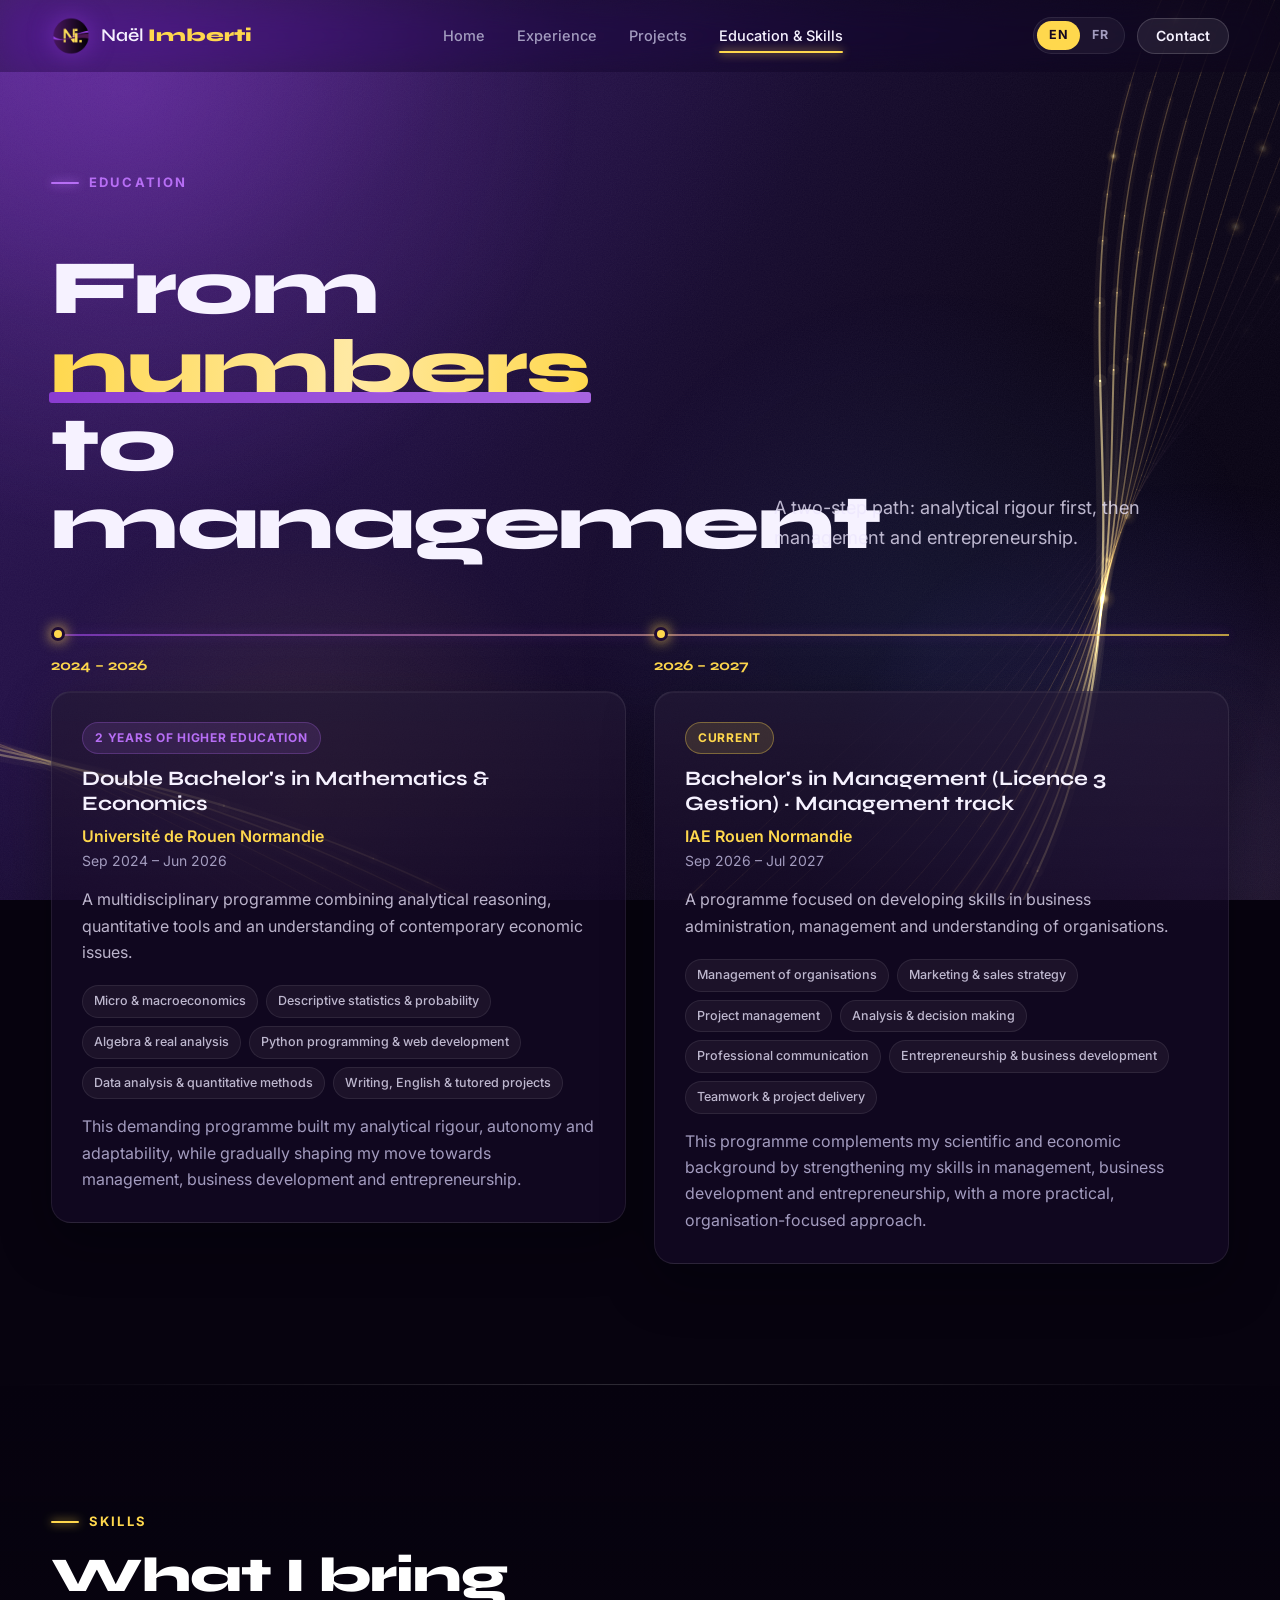
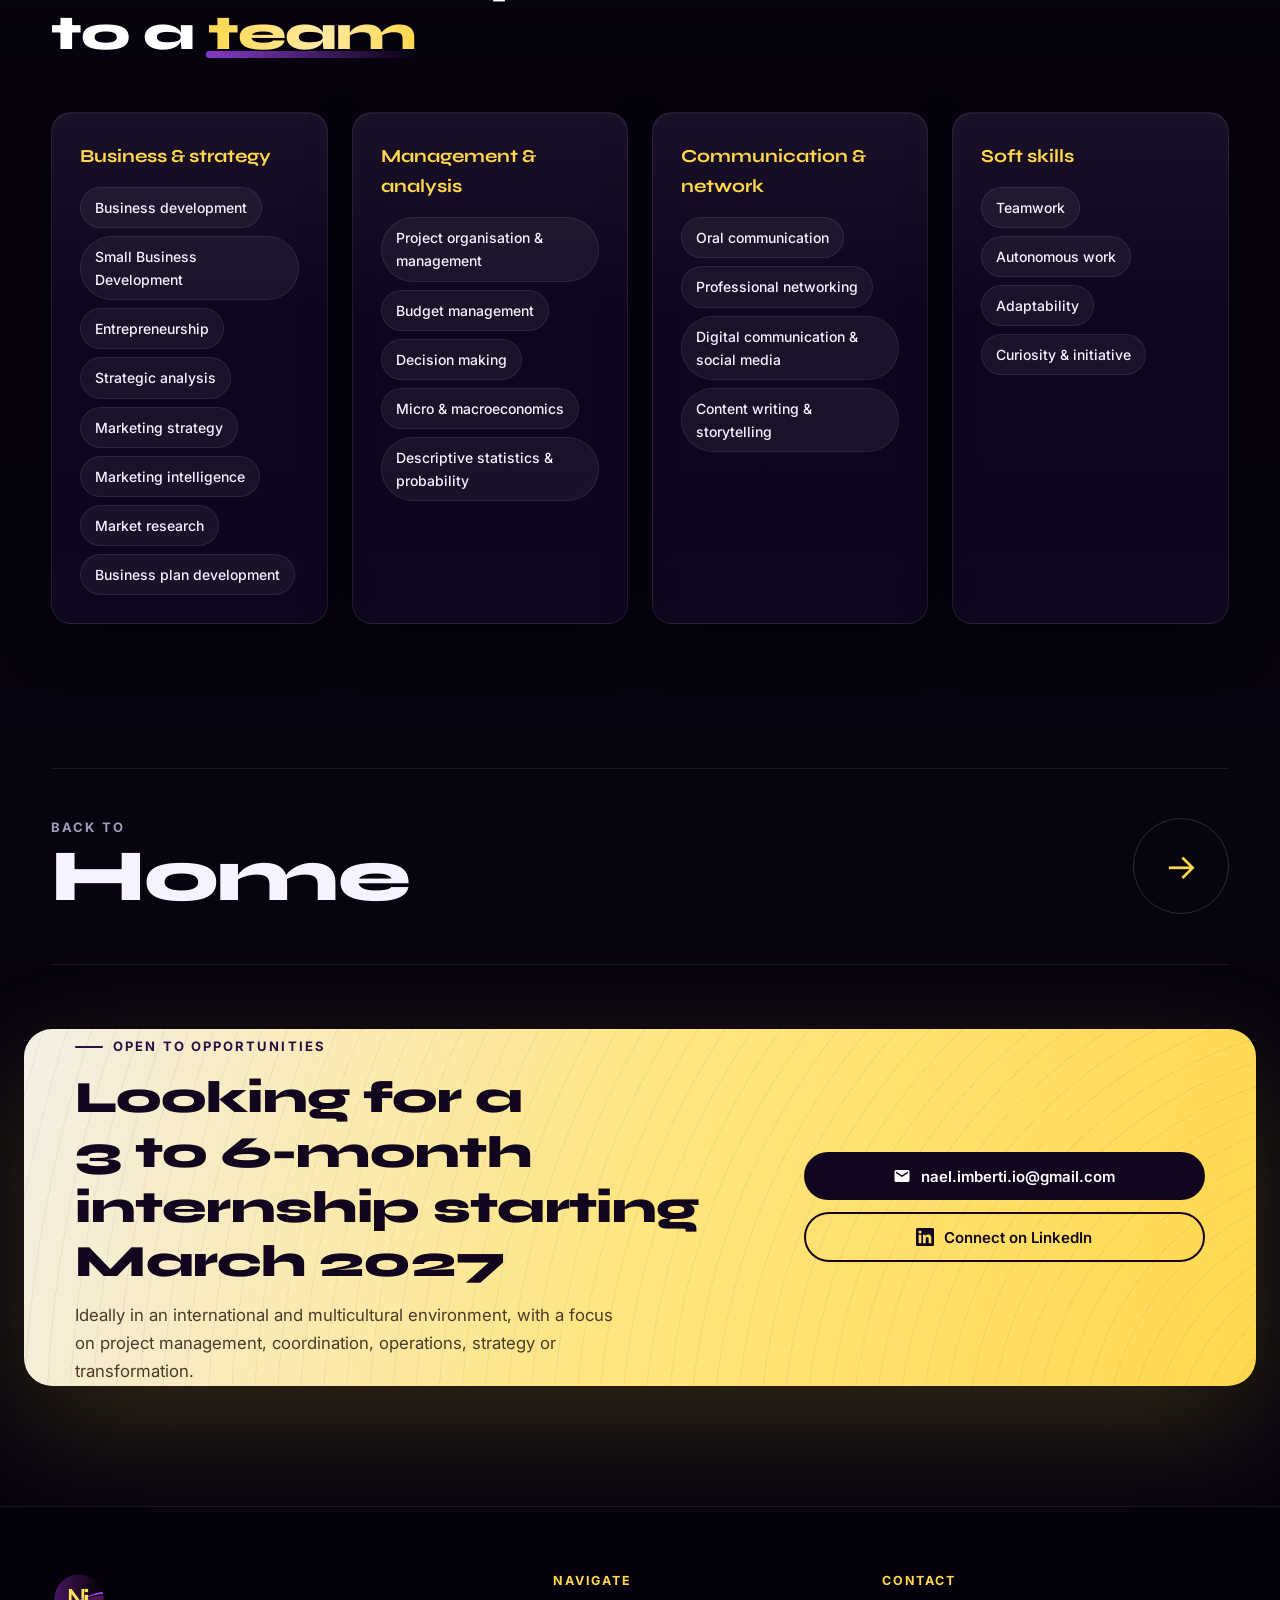
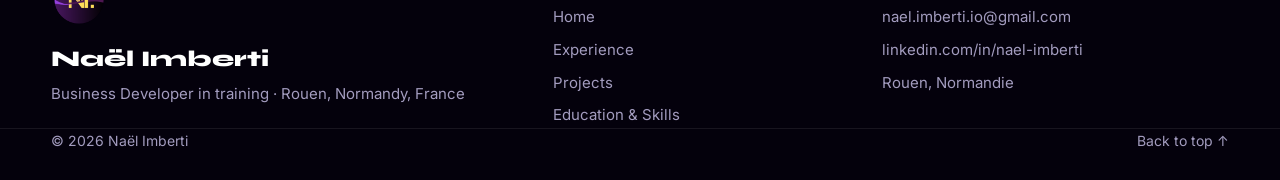
==== education.html @ 3f8c537d "Fluid, horizontal layout on wide screens Container grows to 1680px with fluid gutters. Wide screens " ====
<!doctype html>
<html lang="en">
<head>
  <meta charset="utf-8">
  <meta name="viewport" content="width=device-width, initial-scale=1">
  <title>Education &amp; Skills · Naël Imberti</title>
  <meta name="description" content="Education and skills of Naël Imberti: Licence 3 Gestion at IAE Rouen Normandie, Double Degree in Mathematics &amp; Economics.">
  <meta name="author" content="Naël Imberti">
  <meta name="theme-color" content="#12061f">
  <meta name="color-scheme" content="dark">
  <link rel="icon" type="image/png" href="favicon.png">
  <link rel="apple-touch-icon" href="assets/img/apple-touch-icon.png">
  <meta property="og:type" content="website">
  <meta property="og:title" content="Education &amp; Skills · Naël Imberti">
  <meta property="og:description" content="Education and skills of Naël Imberti: Licence 3 Gestion at IAE Rouen Normandie, Double Degree in Mathematics &amp; Economics.">
  <meta property="og:image" content="assets/img/og-image.jpg">
  <meta name="twitter:card" content="summary_large_image">
  <link rel="preconnect" href="https://fonts.googleapis.com">
  <link rel="preconnect" href="https://fonts.gstatic.com" crossorigin>
  <link href="https://fonts.googleapis.com/css2?family=Syne:wght@600;700;800&family=Inter:wght@400;500;600;700&display=swap" rel="stylesheet">
  <link rel="stylesheet" href="assets/css/style.css">
  <noscript><style>.curtain{display:none!important}</style></noscript>
</head>
<body data-page="education">

<!-- Ambient background: gradient, aurora, golden ribbon (canvas), vignette, grain -->
<div class="ambient" aria-hidden="true">
  <div class="ambient__base"></div>
  <div class="ambient__aurora"><span class="a1"></span><span class="a2"></span><span class="a3"></span><span class="a4"></span></div>
  <canvas class="ambient__ribbon" id="ribbon"></canvas>
  <div class="ambient__vignette"></div>
  <div class="ambient__grain"></div>
</div>

<!-- Page transition curtain (lifts on load, drops before leaving) -->
<div class="curtain" aria-hidden="true">
  <div class="curtain__gold"></div>
  <div class="curtain__main">
    <div class="curtain__inner">
      <div class="curtain__mark">
        <svg class="curtain__ring" viewBox="0 0 120 120"><circle cx="60" cy="60" r="56"/></svg>
        <img src="assets/img/logo-round.png" alt="" width="84" height="84">
      </div>
      <span class="curtain__label"></span>
    </div>
  </div>
</div>

<a class="skip" href="#main" data-i18n="skip">Skip to content</a>

<!-- ───────── HEADER ───────── -->
<header class="header" id="top">
  <div class="container header__inner">
    <a href="index.html" class="brand" aria-label="Naël Imberti, home">
      <img src="assets/img/logo-round.png" alt="" width="40" height="40">
      <span>Naël <strong>Imberti</strong></span>
    </a>

    <nav class="nav" id="nav" aria-label="Main">
      <a href="index.html" data-i18n="nav.home">Home</a>
      <a href="experience.html" data-i18n="nav.experience">Experience</a>
      <a href="projects.html" data-i18n="nav.projects">Projects</a>
      <a href="education.html" class="is-active" aria-current="page" data-i18n="nav.eduskills">Education &amp; Skills</a>
      <a href="#contact" class="nav__cta-mobile" data-i18n="nav.contact">Contact</a>
    </nav>

    <div class="header__actions">
      <div class="lang" role="group" aria-label="Language">
        <button type="button" class="lang__btn" data-lang="en" aria-pressed="true">EN</button>
        <button type="button" class="lang__btn" data-lang="fr" aria-pressed="false">FR</button>
      </div>
      <a href="#contact" class="btn btn--primary btn--sm header__cta" data-i18n="nav.contact">Contact</a>
      <button type="button" class="burger" aria-label="Menu" aria-expanded="false" aria-controls="nav">
        <span></span><span></span><span></span>
      </button>
    </div>
  </div>
  <div class="progress" aria-hidden="true"></div>
</header>

<main id="main">

<!-- ───────── PAGE HERO ───────── -->
<section class="page-hero">
  <div class="container page-hero__grid">
    <div class="page-hero__text">
      <p class="eyebrow" data-i18n="edu.eyebrow">Education</p>
      <h1 class="page-hero__title" data-i18n="edu.title">From <span class="hl">numbers</span> to management</h1>
      <p class="page-hero__lead" data-i18n="edu.lead">A two-step path: analytical rigour first, then management and entrepreneurship.</p>
    </div>
  </div>
</section>

<section class="section section--flush">
  <div class="container">
    <div class="timeline">
      <article class="timeline__item reveal">
        <div class="timeline__date">2026 – 2027</div>
        <div class="card">
          <header class="card__head">
            <span class="badge badge--live" data-i18n="common.current">Current</span>
            <h3 data-i18n="edu1.title">Bachelor's in Management (Licence 3 Gestion) · Management track</h3>
            <p class="card__org">IAE Rouen Normandie</p>
            <p class="card__meta" data-i18n="edu1.meta">Sep 2026 – Jul 2027</p>
          </header>
          <p data-i18n="edu1.p1">A programme focused on developing skills in business administration, management and understanding of organisations.</p>
          <ul class="chips chips--sm">
            <li data-i18n="edu1.s1">Management of organisations</li>
            <li data-i18n="edu1.s2">Marketing &amp; sales strategy</li>
            <li data-i18n="edu1.s3">Project management</li>
            <li data-i18n="edu1.s4">Analysis &amp; decision making</li>
            <li data-i18n="edu1.s5">Professional communication</li>
            <li data-i18n="edu1.s6">Entrepreneurship &amp; business development</li>
            <li data-i18n="edu1.s7">Teamwork &amp; project delivery</li>
          </ul>
          <p class="muted" data-i18n="edu1.p2">This programme complements my scientific and economic background by strengthening my skills in management, business development and entrepreneurship, with a more practical, organisation-focused approach.</p>
        </div>
      </article>

      <article class="timeline__item reveal">
        <div class="timeline__date">2024 – 2026</div>
        <div class="card">
          <header class="card__head">
            <span class="badge" data-i18n="edu2.badge">2 years of higher education</span>
            <h3 data-i18n="edu2.title">Double Bachelor's in Mathematics &amp; Economics</h3>
            <p class="card__org">Université de Rouen Normandie</p>
            <p class="card__meta" data-i18n="edu2.meta">Sep 2024 – Jun 2026</p>
          </header>
          <p data-i18n="edu2.p1">A multidisciplinary programme combining analytical reasoning, quantitative tools and an understanding of contemporary economic issues.</p>
          <ul class="chips chips--sm">
            <li data-i18n="edu2.s1">Micro &amp; macroeconomics</li>
            <li data-i18n="edu2.s2">Descriptive statistics &amp; probability</li>
            <li data-i18n="edu2.s3">Algebra &amp; real analysis</li>
            <li data-i18n="edu2.s4">Python programming &amp; web development</li>
            <li data-i18n="edu2.s5">Data analysis &amp; quantitative methods</li>
            <li data-i18n="edu2.s6">Writing, English &amp; tutored projects</li>
          </ul>
          <p class="muted" data-i18n="edu2.p2">This demanding programme built my analytical rigour, autonomy and adaptability, while gradually shaping my move towards management, business development and entrepreneurship.</p>
        </div>
      </article>
    </div>
  </div>
</section>

<!-- ───────── SKILLS ───────── -->
<section class="section section--dark" id="skills">
  <div class="container">
    <div class="section__head reveal">
      <p class="eyebrow eyebrow--gold" data-i18n="skills.eyebrow">Skills</p>
      <h2 class="title title--light" data-i18n="skills.title">What I bring to a <span class="hl hl--gold">team</span></h2>
    </div>
    <div class="skills" data-stagger>
      <div class="skills__group">
        <h3 data-i18n="skills.g1">Business &amp; strategy</h3>
        <ul class="chips chips--dark">
          <li data-i18n="sk.bizdev">Business development</li>
          <li data-i18n="sk.sbd">Small Business Development</li>
          <li data-i18n="sk.entre">Entrepreneurship</li>
          <li data-i18n="sk.strat">Strategic analysis</li>
          <li data-i18n="sk.mkstrat">Marketing strategy</li>
          <li data-i18n="sk.watch">Marketing intelligence</li>
          <li data-i18n="sk.market">Market research</li>
          <li data-i18n="sk.bp">Business plan development</li>
        </ul>
      </div>
      <div class="skills__group">
        <h3 data-i18n="skills.g2">Management &amp; analysis</h3>
        <ul class="chips chips--dark">
          <li data-i18n="sk.pm">Project organisation &amp; management</li>
          <li data-i18n="sk.budget">Budget management</li>
          <li data-i18n="sk.decision">Decision making</li>
          <li data-i18n="sk.eco">Micro &amp; macroeconomics</li>
          <li data-i18n="sk.stats">Descriptive statistics &amp; probability</li>
        </ul>
      </div>
      <div class="skills__group">
        <h3 data-i18n="skills.g3">Communication &amp; network</h3>
        <ul class="chips chips--dark">
          <li data-i18n="sk.oral">Oral communication</li>
          <li data-i18n="sk.network">Professional networking</li>
          <li data-i18n="sk.digital">Digital communication &amp; social media</li>
          <li data-i18n="sk.story">Content writing &amp; storytelling</li>
        </ul>
      </div>
      <div class="skills__group">
        <h3 data-i18n="skills.g4">Soft skills</h3>
        <ul class="chips chips--dark">
          <li data-i18n="sk.team">Teamwork</li>
          <li data-i18n="sk.autonomy">Autonomous work</li>
          <li data-i18n="sk.adapt">Adaptability</li>
          <li data-i18n="sk.curiosity">Curiosity &amp; initiative</li>
        </ul>
      </div>
    </div>
  </div>
</section>

<!-- ───────── NEXT PAGE ───────── -->
<section class="next">
  <div class="container">
    <a class="next__link reveal" href="index.html">
      <span class="next__eyebrow" data-i18n="common.back">Back to</span>
      <span class="next__title" data-i18n="nav.home">Home</span>
      <span class="next__arrow" aria-hidden="true">→</span>
    </a>
  </div>
</section>

<!-- ───────── CTA / CONTACT ───────── -->
<section class="cta" id="contact">
  <div class="container cta__inner reveal">
    <div>
      <p class="eyebrow eyebrow--dark" data-i18n="cta.eyebrow">Open to opportunities</p>
      <h2 class="cta__title" data-i18n="cta.title">Looking for a 3 to 6-month internship starting March 2027</h2>
      <p class="cta__text" data-i18n="cta.text">Ideally in an international and multicultural environment, with a focus on project management, coordination, operations, strategy or transformation.</p>
    </div>
    <div class="cta__actions">
      <a class="btn btn--dark" href="mailto:nael.imberti.io@gmail.com">
        <svg viewBox="0 0 24 24" width="18" height="18" aria-hidden="true"><path fill="currentColor" d="M20 4H4a2 2 0 0 0-2 2v12a2 2 0 0 0 2 2h16a2 2 0 0 0 2-2V6a2 2 0 0 0-2-2Zm0 4.2-8 5-8-5V6l8 5 8-5v2.2Z"/></svg>
        nael.imberti.io@gmail.com
      </a>
      <a class="btn btn--outline-dark" href="https://www.linkedin.com/in/nael-imberti/" target="_blank" rel="noopener">
        <svg viewBox="0 0 24 24" width="18" height="18" aria-hidden="true"><path fill="currentColor" d="M20.45 20.45h-3.56v-5.57c0-1.33-.02-3.04-1.85-3.04-1.85 0-2.14 1.45-2.14 2.94v5.67H9.34V9h3.42v1.56h.05c.48-.9 1.64-1.85 3.37-1.85 3.6 0 4.27 2.37 4.27 5.46v6.28ZM5.34 7.43a2.06 2.06 0 1 1 0-4.13 2.06 2.06 0 0 1 0 4.13ZM7.12 20.45H3.56V9h3.56v11.45ZM22.22 0H1.77C.79 0 0 .77 0 1.73v20.54C0 23.23.79 24 1.77 24h20.45c.98 0 1.78-.77 1.78-1.73V1.73C24 .77 23.2 0 22.22 0Z"/></svg>
        <span data-i18n="cta.linkedin">Connect on LinkedIn</span>
      </a>
    </div>
  </div>
</section>

</main>

<!-- ───────── FOOTER ───────── -->
<footer class="footer">
  <div class="container footer__grid">
    <div class="footer__brand">
      <img src="assets/img/logo-round.png" alt="" width="56" height="56" loading="lazy">
      <p class="footer__name">Naël Imberti</p>
      <p class="footer__tag" data-i18n="footer.tag">Business Developer in training · Rouen, Normandy, France</p>
    </div>
    <div>
      <p class="footer__h" data-i18n="footer.nav">Navigate</p>
      <ul class="footer__links">
        <li><a href="index.html" data-i18n="nav.home">Home</a></li>
        <li><a href="experience.html" data-i18n="nav.experience">Experience</a></li>
        <li><a href="projects.html" data-i18n="nav.projects">Projects</a></li>
        <li><a href="education.html" data-i18n="nav.eduskills">Education &amp; Skills</a></li>
      </ul>
    </div>
    <div>
      <p class="footer__h" data-i18n="footer.contact">Contact</p>
      <ul class="footer__links">
        <li><a href="mailto:nael.imberti.io@gmail.com">nael.imberti.io@gmail.com</a></li>
        <li><a href="https://www.linkedin.com/in/nael-imberti/" target="_blank" rel="noopener">linkedin.com/in/nael-imberti</a></li>
        <li>Rouen, Normandie</li>
      </ul>
    </div>
  </div>
  <div class="container footer__bottom">
    <p>© <span id="year">2026</span> Naël Imberti</p>
    <a href="#top" data-i18n="footer.top">Back to top ↑</a>
  </div>
</footer>

<script src="assets/js/main.js" defer></script>
</body>
</html>
---- assets/css/style.css ----
/* ==========================================================================
   Naël Imberti · Portfolio
   Brand: deep purple gradient, gold #FFD84D, violet #9440DD (from logo & banner)
   Ambient background: evolution of the previous portfolio (purple gradient,
   aurora, golden twisting ribbon) with depth, light and grain.
   ========================================================================== */

:root {
  --night: #07030f;
  --purple-900: #12061f;
  --purple-800: #1e0b33;
  --purple-700: #2a0f45;
  --purple-600: #4a1a6b;
  --violet: #9440dd;
  --violet-soft: #b76ef5;
  --gold: #ffd84d;
  --gold-deep: #f2c230;
  --gold-soft: #ffe9a3;

  --ink: #f6f2ff;
  --text: rgba(236, 230, 252, .78);
  --muted: #a39cbf;
  --line: rgba(255, 255, 255, .08);
  --line-strong: rgba(255, 255, 255, .16);

  --glass: rgba(22, 10, 40, .66);
  --glass-hi: rgba(255, 255, 255, .045);
  --blur: blur(18px) saturate(140%);

  --radius: 20px;
  --radius-sm: 12px;
  --shadow: 0 1px 0 rgba(255, 255, 255, .05) inset, 0 20px 50px rgba(3, 0, 10, .35);
  --shadow-lg: 0 1px 0 rgba(255, 255, 255, .07) inset, 0 30px 80px rgba(3, 0, 10, .55);

  --display: 'Syne', system-ui, sans-serif;
  --sans: 'Inter', system-ui, -apple-system, 'Segoe UI', sans-serif;

  --header-h: 72px;
}

*, *::before, *::after { box-sizing: border-box; }
* { margin: 0; padding: 0; }
html { scroll-behavior: smooth; scroll-padding-top: calc(var(--header-h) + 12px); -webkit-text-size-adjust: 100%; background: var(--night); }
body {
  font-family: var(--sans);
  font-size: 16px;
  line-height: 1.65;
  color: var(--text);
  overflow-x: hidden;
  -webkit-font-smoothing: antialiased;
}
img { display: block; max-width: 100%; height: auto; }
a { color: inherit; }
ul { list-style: none; }
strong { color: var(--ink); font-weight: 600; }
::selection { background: var(--gold); color: var(--purple-900); }

.container { width: 100%; max-width: 1180px; margin: 0 auto; padding: 0 24px; }
@media (max-width: 600px) { .container { padding: 0 16px; } }

.skip {
  position: absolute; left: 16px; top: -60px; z-index: 1000;
  background: var(--gold); color: var(--purple-800); padding: 10px 16px; border-radius: 8px; font-weight: 600;
}
.skip:focus { top: 12px; }

:focus-visible { outline: 2px solid var(--gold); outline-offset: 3px; border-radius: 6px; }

/* ───────── Ambient background ───────── */
.ambient { position: fixed; inset: 0; z-index: -1; overflow: hidden; pointer-events: none; }
.ambient__base {
  position: absolute; inset: 0;
  background:
    radial-gradient(120% 130% at 0% -6%, rgba(132, 58, 200, .55) 0%, rgba(95, 45, 150, .16) 32%, transparent 55%),
    radial-gradient(70% 60% at 100% 105%, rgba(255, 200, 70, .07) 0%, transparent 60%),
    linear-gradient(118deg, #2b1455 0%, #1d0e3c 38%, #0c0619 70%, #060210 100%);
}
.ambient__aurora span {
  position: absolute; border-radius: 50%; will-change: transform;
  transform: translate3d(0, calc(var(--sy, 0) * var(--k, 0) * 1px), 0);
  background: radial-gradient(closest-side, var(--c), transparent);
}
.ambient__aurora .a1 { width: 900px; height: 900px; top: -360px; left: -320px; --c: rgba(148, 64, 221, .30); --k: -.04; animation: auroraA 22s ease-in-out infinite; }
.ambient__aurora .a2 { width: 800px; height: 800px; bottom: -380px; right: -320px; --c: rgba(120, 80, 225, .22); --k: .03; animation: auroraB 26s ease-in-out infinite; }
.ambient__aurora .a3 { width: 700px; height: 700px; top: 32%; left: 45%; --c: rgba(80, 120, 220, .12); --k: -.02; animation: auroraC 30s ease-in-out infinite; }
.ambient__aurora .a4 { width: 600px; height: 600px; top: 55%; left: 0%; --c: rgba(255, 204, 51, .09); --k: .05; animation: auroraB 24s ease-in-out infinite reverse; }
@keyframes auroraA { 50% { translate: 90px 70px; scale: 1.12; } }
@keyframes auroraB { 50% { translate: -80px -60px; scale: 1.1; } }
@keyframes auroraC { 50% { translate: -70px 50px; } }

.ambient__ribbon { position: absolute; inset: 0; width: 100%; height: 100%; display: block; }
.ambient__vignette { position: absolute; inset: 0; background: radial-gradient(130% 100% at 50% 40%, transparent 55%, rgba(3, 0, 8, .55) 100%); }
.ambient__grain {
  position: absolute; inset: 0; opacity: .045;
  background-image: url("data:image/svg+xml,%3Csvg xmlns='http://www.w3.org/2000/svg' width='180' height='180'%3E%3Cfilter id='n'%3E%3CfeTurbulence type='fractalNoise' baseFrequency='.85' numOctaves='3' stitchTiles='stitch'/%3E%3CfeColorMatrix values='0 0 0 0 1 0 0 0 0 1 0 0 0 0 1 0 0 0 .9 0'/%3E%3C/filter%3E%3Crect width='100%25' height='100%25' filter='url(%23n)'/%3E%3C/svg%3E");
}

/* ───────── Buttons ───────── */
.btn {
  position: relative; overflow: hidden; isolation: isolate;
  display: inline-flex; align-items: center; justify-content: center; gap: 10px;
  padding: 14px 24px; border-radius: 999px;
  font: 600 15px/1 var(--sans); text-decoration: none; white-space: nowrap;
  border: 1px solid transparent; cursor: pointer;
  transition: transform .25s ease, background-color .25s ease, color .25s ease, border-color .25s ease, box-shadow .25s ease;
}
.btn:hover { transform: translateY(-2px); }
.btn--sm { padding: 10px 18px; font-size: 14px; }
.btn--primary { background: rgba(255, 255, 255, .08); color: var(--ink); border-color: var(--line-strong); }
.btn--primary:hover { background: var(--gold); color: var(--purple-900); border-color: var(--gold); }
.btn--gold { background: linear-gradient(100deg, var(--gold-soft), var(--gold) 45%, var(--gold-deep)); color: var(--purple-900); box-shadow: 0 10px 40px rgba(255, 216, 77, .28); }
.btn--gold::after {
  content: ''; position: absolute; inset: 0; z-index: -1;
  background: linear-gradient(110deg, transparent 30%, rgba(255, 255, 255, .7) 50%, transparent 70%);
  transform: translateX(-120%); transition: transform .7s ease;
}
.btn--gold:hover::after { transform: translateX(120%); }
.btn--gold:hover { box-shadow: 0 14px 50px rgba(255, 216, 77, .4); }
.btn--ghost { color: var(--ink); border-color: var(--line-strong); background: rgba(255, 255, 255, .03); backdrop-filter: blur(8px); -webkit-backdrop-filter: blur(8px); }
.btn--ghost:hover { border-color: var(--gold); color: var(--gold); }
.btn--dark { background: var(--purple-900); color: #fff; }
.btn--dark:hover { background: var(--purple-700); box-shadow: 0 12px 30px rgba(18, 6, 31, .35); }
.btn--outline-dark { border: 2px solid var(--purple-900); color: var(--purple-900); }
.btn--outline-dark:hover { background: var(--purple-900); color: var(--gold); }

/* ───────── Header ───────── */
.header {
  position: fixed; inset: 0 0 auto 0; z-index: 100; height: var(--header-h);
  background: rgba(10, 4, 20, .35);
  backdrop-filter: var(--blur); -webkit-backdrop-filter: var(--blur);
  border-bottom: 1px solid transparent;
  transition: background-color .3s, border-color .3s;
}
.header.is-scrolled { background: rgba(10, 4, 20, .72); border-color: var(--line); }
.header__inner { height: 100%; display: flex; align-items: center; gap: 24px; }
.progress {
  position: absolute; left: 0; right: 0; bottom: -1px; height: 2px;
  background: linear-gradient(90deg, var(--violet), var(--gold));
  transform-origin: 0 50%; transform: scaleX(var(--p, 0));
}

.brand { display: flex; align-items: center; gap: 10px; text-decoration: none; color: var(--ink); font-family: var(--display); font-size: 18px; font-weight: 600; flex-shrink: 0; }
.brand strong { font-weight: 800; color: var(--gold); }
.brand img { width: 40px; height: 40px; filter: drop-shadow(0 0 12px rgba(148, 64, 221, .5)); }

.nav { display: flex; gap: 4px; margin: 0 auto; }
.nav a {
  position: relative; padding: 8px 14px; border-radius: 999px;
  text-decoration: none; font-size: 14.5px; font-weight: 500; color: var(--muted);
  transition: color .2s, background-color .2s;
}
.nav a:hover { color: var(--ink); background: rgba(255, 255, 255, .05); }
.nav a.is-active { color: var(--ink); }
.nav a.is-active::after { content: ''; position: absolute; left: 14px; right: 14px; bottom: 2px; height: 2px; border-radius: 2px; background: var(--gold); box-shadow: 0 0 10px var(--gold); }
.nav__cta-mobile { display: none; }

.header__actions { display: flex; align-items: center; gap: 12px; flex-shrink: 0; }

.lang { display: inline-flex; padding: 3px; border-radius: 999px; background: rgba(255, 255, 255, .05); border: 1px solid var(--line); }
.lang__btn {
  border: 0; background: transparent; cursor: pointer;
  font: 700 12.5px/1 var(--sans); letter-spacing: .06em; color: var(--muted);
  padding: 8px 12px; border-radius: 999px; transition: background-color .2s, color .2s;
}
.lang__btn[aria-pressed="true"] { background: var(--gold); color: var(--purple-900); }
.lang__btn:not([aria-pressed="true"]):hover { color: var(--ink); }

.burger { display: none; width: 42px; height: 42px; border: 0; background: transparent; cursor: pointer; border-radius: 10px; }
.burger span { display: block; width: 22px; height: 2px; margin: 5px auto; background: var(--ink); border-radius: 2px; transition: transform .25s, opacity .25s; }
.burger[aria-expanded="true"] span:nth-child(1) { transform: translateY(7px) rotate(45deg); }
.burger[aria-expanded="true"] span:nth-child(2) { opacity: 0; }
.burger[aria-expanded="true"] span:nth-child(3) { transform: translateY(-7px) rotate(-45deg); }

@media (max-width: 980px) {
  .burger { display: block; }
  .header__cta { display: none; }
  .nav {
    position: fixed; top: var(--header-h); left: 0; right: 0;
    flex-direction: column; gap: 0; margin: 0; padding: 8px 16px 20px;
    background: rgba(12, 5, 24, .96); border-bottom: 1px solid var(--line); box-shadow: 0 30px 60px rgba(0, 0, 0, .5);
    transform: translateY(-8px); opacity: 0; visibility: hidden; transition: opacity .2s, transform .2s, visibility .2s;
  }
  .nav.is-open { transform: none; opacity: 1; visibility: visible; }
  .nav a { padding: 14px 8px; border-radius: 0; border-bottom: 1px solid var(--line); font-size: 16px; color: var(--text); }
  .nav a.is-active::after { display: none; }
  .nav__cta-mobile { display: block; color: var(--gold) !important; font-weight: 600 !important; border-bottom: 0 !important; }
  .header__inner { justify-content: space-between; }
}
@media (max-width: 380px) { .brand span { display: none; } }

/* ───────── Hero ───────── */
.hero { position: relative; padding: calc(var(--header-h) + 80px) 0 88px; color: #fff; }
.hero__inner { display: grid; grid-template-columns: 1.25fr .75fr; gap: 56px; align-items: center; min-height: min(640px, calc(100vh - var(--header-h) - 170px)); }

.pill {
  display: inline-flex; align-items: center; gap: 10px;
  padding: 8px 16px; border-radius: 999px;
  font-size: 13.5px; font-weight: 500; color: var(--ink);
  background: rgba(255, 255, 255, .06); border: 1px solid var(--line-strong);
  backdrop-filter: blur(8px); -webkit-backdrop-filter: blur(8px);
}
.dot { width: 8px; height: 8px; border-radius: 50%; background: #4ade80; box-shadow: 0 0 0 4px rgba(74, 222, 128, .2); animation: pulse 2s infinite; }
@keyframes pulse { 50% { box-shadow: 0 0 0 7px rgba(74, 222, 128, 0); } }

.hero__name {
  margin: 22px 0 12px;
  font-family: var(--display); font-weight: 800;
  font-size: clamp(2.6rem, 6.4vw, 5.4rem); line-height: 1; letter-spacing: -.02em;
  background: linear-gradient(100deg, #fff 0%, #f4ecff 25%, var(--gold) 48%, #fff4c9 55%, var(--gold) 62%, #f4ecff 85%, #fff 100%);
  background-size: 250% 100%;
  -webkit-background-clip: text; background-clip: text; color: transparent;
  animation: sheen 9s ease-in-out infinite;
  filter: drop-shadow(0 6px 30px rgba(148, 64, 221, .35));
}
@keyframes sheen { 0%, 100% { background-position: 100% 0; } 50% { background-position: 0% 0; } }
.hero__role {
  display: inline-block; margin-bottom: 24px;
  padding: 8px 18px; border-radius: 8px;
  background: linear-gradient(90deg, #f3eee6, var(--gold));
  color: var(--purple-900); font-weight: 600; text-transform: uppercase; letter-spacing: .04em;
  font-size: clamp(.85rem, 1.5vw, 1.05rem);
  box-shadow: 0 10px 40px rgba(255, 216, 77, .18);
}
.hero__lead { max-width: 600px; font-size: 1.08rem; color: rgba(255, 255, 255, .78); }
.hero__tags { display: flex; flex-direction: column; gap: 6px; margin: 22px 0 34px; }
.hero__tags li { position: relative; padding-left: 20px; color: var(--gold); font-size: 15px; font-weight: 500; }
.hero__tags li::before { content: ''; position: absolute; left: 0; top: .62em; width: 8px; height: 8px; border-radius: 2px; background: var(--violet-soft); transform: rotate(45deg); box-shadow: 0 0 10px var(--violet); }
.hero__ctas { display: flex; flex-wrap: wrap; gap: 12px; }

.hero__visual { display: flex; justify-content: center; }
.portrait { position: relative; width: min(380px, 100%); aspect-ratio: 1; isolation: isolate; }
.portrait::before {
  content: ''; position: absolute; inset: -18px; border-radius: 50%; z-index: -1;
  background: conic-gradient(from 0deg, transparent 0deg, var(--violet) 70deg, transparent 150deg, var(--gold) 230deg, transparent 300deg, var(--violet-soft) 345deg, transparent 360deg);
  filter: blur(10px); opacity: .75; animation: spin 10s linear infinite;
}
.portrait::after {
  content: ''; position: absolute; inset: -8px; border-radius: 50%; z-index: -1;
  border: 1px solid rgba(255, 216, 77, .35);
}
@keyframes spin { to { transform: rotate(360deg); } }
.portrait > img:first-child {
  width: 100%; height: 100%; object-fit: cover; border-radius: 50%;
  border: 3px solid rgba(255, 216, 77, .8);
  box-shadow: 0 30px 80px rgba(0, 0, 0, .55);
}
.portrait__logo { position: absolute; right: 2%; bottom: 4%; width: 26%; height: auto; filter: drop-shadow(0 10px 20px rgba(0, 0, 0, .5)); }

@media (max-width: 860px) {
  .hero { padding: calc(var(--header-h) + 40px) 0 56px; }
  .hero__inner { grid-template-columns: 1fr; gap: 36px; min-height: 0; }
  .hero__visual { order: -1; justify-content: flex-start; }
  .portrait { width: 170px; }
  .portrait::before { inset: -10px; }
}
@media (max-width: 480px) {
  .hero__ctas .btn { flex: 1 1 100%; }
}

/* ───────── Glass surfaces (shared) ───────── */
.figures__card, .roles, .card, .feature, .skills__group {
  position: relative;
  background: linear-gradient(180deg, var(--glass-hi), transparent 40%), var(--glass);
  border: 1px solid var(--line);
  box-shadow: var(--shadow);
}
/* cursor-following light */
.figures__card::after, .roles::after, .card::after, .feature::after, .skills__group::after {
  content: ''; position: absolute; inset: 0; border-radius: inherit; pointer-events: none;
  background: radial-gradient(320px circle at var(--mx, 50%) var(--my, 0%), rgba(183, 110, 245, .16), transparent 65%);
  opacity: 0; transition: opacity .35s;
}
.figures__card:hover::after, .roles:hover::after, .card:hover::after, .feature:hover::after, .skills__group:hover::after { opacity: 1; }

/* ───────── Key figures ───────── */
.figures { position: relative; z-index: 2; }
.figures__card { display: grid; grid-template-columns: repeat(4, 1fr); border-radius: 24px; overflow: hidden; box-shadow: var(--shadow-lg); }
.figures__card::before {
  content: ''; position: absolute; top: 0; left: 10%; right: 10%; height: 1px;
  background: linear-gradient(90deg, transparent, var(--gold), transparent); opacity: .8;
}
.figure { padding: 34px 28px; border-right: 1px solid var(--line); }
.figure:last-child { border-right: 0; }
.figure__num {
  display: block; font-family: var(--display); font-weight: 800; font-size: clamp(2rem, 3.4vw, 2.9rem); line-height: 1.05;
  background: linear-gradient(90deg, var(--gold), var(--gold-soft) 50%, var(--violet-soft));
  -webkit-background-clip: text; background-clip: text; color: transparent;
}
.figure__num::after { content: ''; display: block; width: 36px; height: 3px; margin: 14px 0 12px; border-radius: 4px; background: linear-gradient(90deg, var(--gold), transparent); }
.figure__label { display: block; font-size: 14.5px; color: var(--muted); line-height: 1.5; }
@media (max-width: 860px) {
  .figures__card { grid-template-columns: repeat(2, minmax(0, 1fr)); }
  .figure:nth-child(2) { border-right: 0; }
  .figure:nth-child(-n+2) { border-bottom: 1px solid var(--line); }
}
@media (max-width: 420px) {
  .figure { padding: 22px 16px; }
}

/* ───────── Sections ───────── */
.section { position: relative; padding: 120px 0; }
.figures + .section { padding-top: 110px; }
.section--tint::before, .section--dark::before {
  content: ''; position: absolute; left: 0; right: 0; top: 0; height: 1px;
  background: linear-gradient(90deg, transparent, var(--line-strong), transparent);
}
.section--dark { background: linear-gradient(180deg, transparent, rgba(6, 2, 14, .35) 30%, rgba(6, 2, 14, .35) 70%, transparent); }
@media (max-width: 700px) { .section { padding: 76px 0; } .figures + .section { padding-top: 72px; } }

.section__head { margin-bottom: 52px; max-width: 760px; }
.eyebrow {
  display: inline-flex; align-items: center; gap: 10px; margin-bottom: 16px;
  font-size: 13px; font-weight: 700; letter-spacing: .16em; text-transform: uppercase; color: var(--violet-soft);
}
.eyebrow::before { content: ''; width: 28px; height: 2px; background: currentColor; border-radius: 2px; box-shadow: 0 0 10px currentColor; }
.eyebrow--gold { color: var(--gold); }
.eyebrow--dark { color: var(--purple-700); }
.eyebrow--dark::before { box-shadow: none; }
.title { font-family: var(--display); font-weight: 800; color: var(--ink); font-size: clamp(1.9rem, 3.8vw, 3.1rem); line-height: 1.08; letter-spacing: -.02em; }
.title--light { color: #fff; }
.hl {
  position: relative; z-index: 0; display: inline-block; white-space: nowrap;
  background: linear-gradient(95deg, var(--gold), var(--gold-soft) 55%, var(--gold));
  -webkit-background-clip: text; background-clip: text; color: transparent;
}
.hl::after { content: ''; position: absolute; left: -2px; right: -2px; bottom: .04em; height: .14em; background: linear-gradient(90deg, var(--violet), var(--violet-soft)); z-index: -1; border-radius: 3px; opacity: .9; }
.hl--gold::after { background: linear-gradient(90deg, var(--violet), transparent); }
.muted { color: var(--muted); }

/* ───────── About ───────── */
.about { display: grid; grid-template-columns: 1.3fr .9fr; gap: 64px; align-items: start; }
.about__text .title { margin-bottom: 28px; }
.about__text p:not(.eyebrow) { margin-bottom: 16px; font-size: 1.05rem; }
.roles { border-radius: var(--radius); padding: 28px; position: sticky; top: calc(var(--header-h) + 24px); }
.roles__title { font-family: var(--display); font-size: 1.15rem; color: var(--ink); margin-bottom: 18px; }
.roles li { display: flex; gap: 14px; align-items: center; padding: 14px 0; border-top: 1px solid var(--line); }
.roles li:first-child { border-top: 0; padding-top: 0; }
.roles li div { display: flex; flex-direction: column; line-height: 1.35; }
.roles li strong { font-size: 15px; }
.roles li span:not(.roles__ico) { font-size: 14px; color: var(--muted); }
.roles__ico {
  flex-shrink: 0; width: 44px; height: 44px; border-radius: 12px; display: grid; place-items: center;
  background: linear-gradient(135deg, var(--purple-600), var(--purple-900)); color: var(--gold);
  border: 1px solid rgba(255, 216, 77, .25);
  font: 800 13px/1 var(--display); letter-spacing: .02em;
}
@media (max-width: 900px) { .about { grid-template-columns: minmax(0, 1fr); gap: 40px; } .roles { position: static; } }

/* ───────── Cards ───────── */
.cards { display: grid; gap: 24px; }
.cards--2 { grid-template-columns: repeat(2, 1fr); }
@media (max-width: 860px) { .cards--2 { grid-template-columns: 1fr; } }

.card {
  border-radius: var(--radius); padding: 30px;
  transition: transform .35s ease, box-shadow .35s ease, border-color .35s;
  display: flex; flex-direction: column; gap: 14px;
}
.card:hover { transform: translateY(-4px); box-shadow: var(--shadow-lg); border-color: rgba(183, 110, 245, .35); }
.card__head h3 { font-family: var(--display); font-size: 1.28rem; line-height: 1.25; color: var(--ink); margin: 12px 0 6px; }
.card__org { font-weight: 600; color: var(--gold); }
.card__meta { font-size: 14px; color: var(--muted); }
@media (max-width: 480px) { .card { padding: 22px 18px; } }

.badge {
  display: inline-block; padding: 5px 12px; border-radius: 999px;
  font-size: 12px; font-weight: 700; letter-spacing: .06em; text-transform: uppercase;
  background: rgba(183, 110, 245, .12); color: var(--violet-soft); border: 1px solid rgba(183, 110, 245, .25);
}
.badge--live { background: rgba(255, 216, 77, .12); border-color: rgba(255, 216, 77, .35); color: var(--gold); }

.ticks { display: flex; flex-direction: column; gap: 8px; }
.ticks li { position: relative; padding-left: 26px; }
.ticks li::before {
  content: ''; position: absolute; left: 0; top: .45em; width: 14px; height: 14px; border-radius: 50%;
  background: var(--gold) url("data:image/svg+xml,%3Csvg xmlns='http://www.w3.org/2000/svg' viewBox='0 0 12 12'%3E%3Cpath d='M3 6.2 5 8l4-4.2' fill='none' stroke='%232a0f45' stroke-width='1.8' stroke-linecap='round' stroke-linejoin='round'/%3E%3C/svg%3E") center/10px no-repeat;
  box-shadow: 0 0 10px rgba(255, 216, 77, .35);
}

.chips { display: flex; flex-wrap: wrap; gap: 8px; }
.chips li { padding: 8px 14px; border-radius: 999px; background: rgba(255, 255, 255, .05); color: var(--ink); font-size: 14px; font-weight: 500; border: 1px solid var(--line); transition: background-color .2s, border-color .2s, color .2s; }
.chips--sm { margin-top: auto; padding-top: 6px; }
.chips--sm li { padding: 5px 11px; font-size: 12.5px; color: var(--text); }
.chips--dark li:hover { background: var(--gold); border-color: var(--gold); color: var(--purple-800); }

/* ───────── Projects ───────── */
.feature { display: grid; grid-template-columns: 1.05fr 1fr; border-radius: 24px; overflow: hidden; }
.feature + .gallery, .gallery + .feature { margin-top: 24px; }
.feature__media { position: relative; min-height: 340px; background: var(--purple-800); overflow: hidden; }
.feature__media img { position: absolute; inset: 0; width: 100%; height: 100%; object-fit: cover; transition: transform .8s ease; }
.feature:hover .feature__media img { transform: scale(1.03); }
.feature__media::after { content: ''; position: absolute; inset: 0; background: linear-gradient(90deg, transparent 70%, rgba(12, 5, 24, .35)); pointer-events: none; }
.feature--reverse .feature__media::after { background: linear-gradient(270deg, transparent 70%, rgba(12, 5, 24, .35)); }
.feature__media--doc { background: radial-gradient(80% 80% at 50% 40%, var(--purple-600), var(--purple-900)); display: grid; place-items: center; padding: 36px; }
.feature__media--doc img { position: static; width: auto; max-height: 380px; border-radius: 8px; box-shadow: 0 30px 60px rgba(0, 0, 0, .55); transform: rotate(-3deg); }
.feature:hover .feature__media--doc img { transform: rotate(-1deg) scale(1.02); }
.feature__award {
  position: absolute; left: 18px; bottom: 18px; z-index: 1;
  padding: 9px 16px; border-radius: 999px; background: var(--gold); color: var(--purple-800);
  font-weight: 700; font-size: 14px; box-shadow: 0 10px 30px rgba(0, 0, 0, .35), 0 0 30px rgba(255, 216, 77, .3);
}
.feature__body { padding: 40px; display: flex; flex-direction: column; gap: 14px; }
.feature__body h3 { font-family: var(--display); font-size: 2rem; font-weight: 800; color: var(--ink); line-height: 1.1; }
.feature__goal { padding: 14px 18px; border-left: 3px solid var(--gold); background: rgba(255, 216, 77, .06); border-radius: 0 10px 10px 0; }
.feature--reverse .feature__media { order: 2; }
@media (max-width: 860px) {
  .feature { grid-template-columns: 1fr; }
  .feature--reverse .feature__media { order: 0; }
  .feature__media { min-height: 240px; }
  .feature__media::after { display: none; }
  .feature__body { padding: 26px 20px; }
}

.gallery { display: grid; grid-template-columns: 1fr 1fr; gap: 24px; }
.gallery figure { position: relative; border-radius: var(--radius); overflow: hidden; aspect-ratio: 3 / 2; background: var(--purple-800); border: 1px solid var(--line); box-shadow: var(--shadow); }
.gallery img { width: 100%; height: 100%; object-fit: cover; transition: transform .8s ease; }
.gallery figure:hover img { transform: scale(1.05); }
.gallery figcaption {
  position: absolute; left: 0; right: 0; bottom: 0; padding: 48px 18px 14px;
  background: linear-gradient(to top, rgba(12, 5, 24, .9), transparent); color: #fff; font-weight: 600; font-size: 14.5px;
}
@media (max-width: 600px) { .gallery { grid-template-columns: 1fr; } }

/* ───────── Timeline ───────── */
.timeline { position: relative; display: flex; flex-direction: column; gap: 28px; }
.timeline::before { content: ''; position: absolute; left: 110px; top: 10px; bottom: 10px; width: 2px; background: linear-gradient(var(--violet), var(--gold)); opacity: .7; box-shadow: 0 0 12px rgba(148, 64, 221, .6); }
.timeline__item { display: grid; grid-template-columns: 110px 1fr; gap: 36px; position: relative; }
.timeline__item::before { content: ''; position: absolute; left: 104px; top: 34px; width: 14px; height: 14px; border-radius: 50%; background: var(--gold); border: 3px solid var(--purple-800); box-shadow: 0 0 14px var(--gold); z-index: 1; }
.timeline__date { padding-top: 28px; font-family: var(--display); font-weight: 700; color: var(--gold); font-size: 15px; }
@media (max-width: 700px) {
  .timeline::before { left: 6px; }
  .timeline__item { grid-template-columns: 1fr; gap: 8px; padding-left: 30px; }
  .timeline__item::before { left: 0; top: 4px; }
  .timeline__date { padding-top: 0; }
}

/* ───────── Skills ───────── */
.skills { display: grid; grid-template-columns: repeat(2, 1fr); gap: 24px; }
.skills__group { padding: 28px; border-radius: var(--radius); }
.skills__group h3 { font-family: var(--display); color: var(--gold); font-size: 1.15rem; margin-bottom: 16px; }
@media (max-width: 760px) { .skills { grid-template-columns: 1fr; } .skills__group { padding: 22px 18px; } }

/* ───────── Ecosystem marquee ───────── */
.eco { padding: 64px 0; overflow: hidden; }
.eco__title { text-align: center; font-size: 13px; font-weight: 700; letter-spacing: .16em; text-transform: uppercase; color: var(--muted); margin-bottom: 28px; }
.marquee { position: relative; -webkit-mask-image: linear-gradient(90deg, transparent, #000 12%, #000 88%, transparent); mask-image: linear-gradient(90deg, transparent, #000 12%, #000 88%, transparent); }
.marquee__track { display: flex; width: max-content; gap: 56px; animation: marquee 40s linear infinite; }
.marquee:hover .marquee__track { animation-play-state: paused; }
.marquee__track span { font-family: var(--display); font-weight: 700; font-size: clamp(1.1rem, 2vw, 1.5rem); color: rgba(255, 255, 255, .28); white-space: nowrap; transition: color .25s, text-shadow .25s; }
.marquee__track span:hover { color: var(--gold); text-shadow: 0 0 24px rgba(255, 216, 77, .5); }
@keyframes marquee { to { transform: translateX(calc(-50% - 28px)); } }

/* ───────── CTA ───────── */
.cta { padding: 40px 0 120px; }
.cta__inner {
  position: relative; overflow: hidden; isolation: isolate;
  width: calc(100% - 48px); max-width: 1132px; padding: 64px 56px; border-radius: 28px;
  display: grid; grid-template-columns: 1.4fr 1fr; gap: 48px; align-items: center;
  background: linear-gradient(105deg, #f4efe6 0%, #ffe680 50%, var(--gold) 100%);
  box-shadow: 0 40px 120px rgba(255, 216, 77, .18), 0 30px 80px rgba(0, 0, 0, .45);
}
.cta__inner::before {
  content: ''; position: absolute; inset: 0; z-index: -1; opacity: .35;
  background:
    repeating-radial-gradient(circle at 110% 120%, transparent 0 22px, rgba(74, 26, 107, .18) 22px 23px);
}
.cta__title { font-family: var(--display); font-weight: 800; font-size: clamp(1.8rem, 3.6vw, 2.8rem); line-height: 1.1; color: var(--purple-900); margin-bottom: 16px; letter-spacing: -.015em; }
.cta__text { color: #4a3a2a; font-size: 1.05rem; max-width: 560px; }
.cta__actions { display: flex; flex-direction: column; gap: 12px; align-items: stretch; }
@media (max-width: 860px) { .cta__inner { grid-template-columns: 1fr; gap: 28px; padding: 44px 28px; } .cta { padding: 24px 0 80px; } }
@media (max-width: 600px) { .cta__inner { width: calc(100% - 32px); padding: 36px 20px; border-radius: 22px; } }
@media (max-width: 420px) { .cta__actions .btn { white-space: normal; font-size: 14px; } }

/* ───────── Footer ───────── */
.footer { position: relative; background: rgba(5, 2, 12, .78); color: var(--muted); padding: 64px 0 28px; font-size: 15px; border-top: 1px solid var(--line); }
.footer__grid { display: grid; grid-template-columns: 1.6fr 1fr 1.2fr; gap: 40px; padding-bottom: 40px; border-bottom: 1px solid var(--line); }
.footer__name { margin-top: 14px; font-family: var(--display); font-size: 1.4rem; font-weight: 800; color: #fff; }
.footer__tag { margin-top: 4px; }
.footer__h { font-weight: 700; color: var(--gold); text-transform: uppercase; font-size: 12.5px; letter-spacing: .14em; margin-bottom: 14px; }
.footer__links { display: flex; flex-direction: column; gap: 8px; }
.footer__links a { text-decoration: none; transition: color .2s; overflow-wrap: anywhere; }
.footer__links a:hover { color: #fff; }
.footer__bottom { display: flex; justify-content: space-between; gap: 16px; padding-top: 24px; font-size: 14px; }
.footer__bottom a { text-decoration: none; }
.footer__bottom a:hover { color: var(--gold); }
@media (max-width: 760px) { .footer__grid { grid-template-columns: 1fr; gap: 28px; } }

/* ───────── Reveal on scroll ───────── */
.js .reveal { opacity: 0; transform: translateY(28px); filter: blur(6px); transition: opacity .8s ease, transform .8s cubic-bezier(.2, .7, .2, 1), filter .8s ease; }
.js .reveal.is-visible { opacity: 1; transform: none; filter: none; }

/* ───────── Small screens ───────── */
@media (max-width: 760px) {
  .figures__card, .roles, .card, .feature, .skills__group { background: linear-gradient(180deg, var(--glass-hi), transparent 40%), rgba(22, 10, 38, .8); }
  .ambient__aurora .a3 { display: none; }
}
@media (max-width: 400px) {
  .title { font-size: 1.7rem; }
  .hero__name { font-size: 2.4rem; }
  .figure__num { font-size: 1.7rem; }
}
@media (max-width: 350px) {
  .title { font-size: 1.45rem; }
}

@media (prefers-reduced-motion: reduce) {
  html { scroll-behavior: auto; }
  *, *::before, *::after { animation: none !important; transition: none !important; }
  .js .reveal { opacity: 1; transform: none; filter: none; }
}

/* ==========================================================================
   Multi-page layer: transitions (inspired by the IAE Rouen Junior Conseil
   site: curtain, masked line reveals, cascades, clip reveals), page heroes,
   chapters, project case studies.
   ========================================================================== */
:root { --ease-out: cubic-bezier(.16, 1, .3, 1); --ease-io: cubic-bezier(.76, 0, .24, 1); }

/* ───────── Curtain ───────── */
.curtain { position: fixed; inset: 0; z-index: 9999; pointer-events: none; }
.curtain__gold, .curtain__main { position: absolute; inset: 0; will-change: transform; }
.curtain__gold { background: linear-gradient(100deg, var(--gold-soft), var(--gold) 50%, var(--gold-deep)); animation: curtainLift 1s var(--ease-io) .34s both; }
.curtain__main {
  display: grid; place-items: center;
  background:
    radial-gradient(90% 90% at 0% 0%, rgba(132, 58, 200, .55), transparent 60%),
    linear-gradient(118deg, #2b1455 0%, #160930 55%, #060210 100%);
  animation: curtainLift 1s var(--ease-io) .2s both;
}
@keyframes curtainLift { from { transform: translateY(0); } to { transform: translateY(-100%); } }
.curtain__inner { display: flex; flex-direction: column; align-items: center; gap: 22px; }
.curtain__mark { position: relative; width: 120px; height: 120px; display: grid; place-items: center; }
.curtain__mark img { width: 84px; height: 84px; filter: drop-shadow(0 0 24px rgba(148, 64, 221, .6)); }
.curtain__ring { position: absolute; inset: 0; width: 100%; height: 100%; animation: spin 2.4s linear infinite; }
.curtain__ring circle { fill: none; stroke: var(--gold); stroke-width: 1.5; stroke-linecap: round; stroke-dasharray: 110 242; filter: drop-shadow(0 0 6px rgba(255, 216, 77, .7)); }
.curtain__label {
  min-height: 1.2em; font-family: var(--display); font-weight: 700; font-size: 14px;
  letter-spacing: .32em; text-transform: uppercase; color: var(--gold);
}
/* state after the entry animation: base position is "lifted" so exits can transition */
.curtain-done .curtain__gold, .curtain-done .curtain__main { animation: none; transform: translateY(-100%); }
.curtain-done .curtain__main { transition: transform .75s var(--ease-io); }
.curtain-done .curtain__gold { transition: transform .75s var(--ease-io) .12s; }
/* exit: gold sweeps down first, the purple panel follows and covers */
.is-leaving .curtain { pointer-events: auto; }
.is-leaving .curtain__gold, .is-leaving .curtain__main { transform: translateY(0); }
.is-leaving .curtain__gold { transition: transform .6s var(--ease-io); }
.is-leaving .curtain__main { transition: transform .6s var(--ease-io) .1s; }
.is-leaving .curtain__label { animation: labelIn .5s var(--ease-out) .45s both; }
@keyframes labelIn { from { opacity: 0; transform: translateY(12px); letter-spacing: .5em; } }

/* ───────── Entrances ───────── */
@keyframes rise { from { opacity: 0; transform: translateY(34px); } }
@keyframes zoomIn { from { opacity: 0; transform: scale(.9) rotate(-4deg); } }
.js .hero__text > *, .js .page-hero .container > * { animation: rise 1s var(--ease-out) both; }
.js .hero__text > :nth-child(1), .js .page-hero .container > :nth-child(1) { animation-delay: .55s; }
.js .hero__text > :nth-child(2), .js .page-hero .container > :nth-child(2) { animation-delay: .63s; }
.js .hero__text > :nth-child(3), .js .page-hero .container > :nth-child(3) { animation-delay: .71s; }
.js .hero__text > :nth-child(4), .js .page-hero .container > :nth-child(4) { animation-delay: .79s; }
.js .hero__text > :nth-child(5) { animation-delay: .87s; }
.js .hero__text > :nth-child(6) { animation-delay: .95s; }
.js .hero__name { animation: rise 1s var(--ease-out) .63s both, sheen 9s ease-in-out 1.6s infinite; }
.js .portrait { animation: zoomIn 1.2s var(--ease-out) .6s both; }

/* Titles revealed line by line through a mask */
.is-split .rl { display: block; overflow: hidden; padding: .12em .04em; margin: -.12em -.04em; }
.is-split .ri { display: inline-block; transform: translateY(115%); transition: transform 1.1s var(--ease-out); transition-delay: var(--d, 0s); }
.is-split.split-in .ri { transform: none; }

/* Cascades */
.js [data-stagger] > * { opacity: 0; transform: translateY(30px); transition: opacity .8s var(--ease-out), transform .8s var(--ease-out), border-color .35s, box-shadow .35s; }
.js [data-stagger].is-visible > * { opacity: 1; transform: none; }
.js [data-stagger].is-visible > :nth-child(2) { transition-delay: .09s, .09s, 0s, 0s; }
.js [data-stagger].is-visible > :nth-child(3) { transition-delay: .18s, .18s, 0s, 0s; }
.js [data-stagger].is-visible > :nth-child(4) { transition-delay: .27s, .27s, 0s, 0s; }
.js [data-stagger].is-visible > :nth-child(5) { transition-delay: .36s, .36s, 0s, 0s; }
.js [data-stagger].is-visible > :nth-child(6) { transition-delay: .45s, .45s, 0s, 0s; }
.js [data-stagger].is-visible > :nth-child(n+7) { transition-delay: .54s, .54s, 0s, 0s; }

/* Visuals uncovered from the bottom (mask on the image, the frame is what gets observed) */
.js .reveal-media > img { clip-path: inset(100% 0 0 0); transform: scale(1.12); transition: clip-path 1.3s var(--ease-out), transform 1.6s var(--ease-out); }
.js .reveal-media.is-visible > img { clip-path: inset(0 0 0 0); transform: none; }
.js .project:hover .reveal-media.is-visible > img { transform: scale(1.05); }

/* ───────── Navigation (multi-page) ───────── */
.nav a[aria-current="page"] { color: var(--ink); }
.nav a[aria-current="page"]::after { content: ''; position: absolute; left: 14px; right: 14px; bottom: 2px; height: 2px; border-radius: 2px; background: var(--gold); box-shadow: 0 0 10px var(--gold); }
@media (max-width: 980px) { .nav a[aria-current="page"] { color: var(--gold); } .nav a[aria-current="page"]::after { display: none; } }

/* ───────── Page hero (inner pages) ───────── */
.page-hero { position: relative; padding: calc(var(--header-h) + 100px) 0 64px; }
.page-hero__title { font-family: var(--display); font-weight: 800; color: var(--ink); font-size: clamp(2.4rem, 6.2vw, 4.8rem); line-height: 1.02; letter-spacing: -.02em; max-width: 15ch; margin-bottom: 24px; }
.page-hero__lead { max-width: 660px; font-size: 1.14rem; color: var(--text); }
.crumbs { display: flex; flex-wrap: wrap; gap: 10px; align-items: center; font-size: 14px; color: var(--muted); margin-bottom: 26px; }
.crumbs a { color: var(--muted); text-decoration: none; transition: color .2s; }
.crumbs a:hover { color: var(--gold); }
.crumbs span:last-child { color: var(--ink); }
.section--flush { padding-top: 0; }
@media (max-width: 700px) { .page-hero { padding: calc(var(--header-h) + 48px) 0 40px; } }

/* ───────── Shared glass for new surfaces ───────── */
.explore__card, .project, .facts, .workshops li {
  position: relative;
  background: linear-gradient(180deg, var(--glass-hi), transparent 40%), var(--glass);
  border: 1px solid var(--line); box-shadow: var(--shadow);
}
.explore__card::after, .project::after, .facts::after {
  content: ''; position: absolute; inset: 0; border-radius: inherit; pointer-events: none;
  background: radial-gradient(320px circle at var(--mx, 50%) var(--my, 0%), rgba(183, 110, 245, .16), transparent 65%);
  opacity: 0; transition: opacity .35s;
}
.explore__card:hover::after, .project:hover::after, .facts:hover::after { opacity: 1; }

/* ───────── Chapters (home) ───────── */
.explore { display: grid; grid-template-columns: repeat(3, 1fr); gap: 24px; }
.explore__card {
  display: flex; flex-direction: column; gap: 12px; min-height: 300px; padding: 32px;
  border-radius: var(--radius); text-decoration: none; color: var(--text); overflow: hidden;
}
.explore__card::before {
  content: ''; position: absolute; left: 0; top: 0; height: 2px; width: 100%;
  background: linear-gradient(90deg, var(--violet), var(--gold));
  transform: scaleX(0); transform-origin: left; transition: transform .6s var(--ease-out);
}
.js [data-stagger].is-visible > .explore__card { transition: opacity .8s var(--ease-out), transform .45s var(--ease-out), border-color .35s; }
.explore__card:hover { transform: translateY(-6px) !important; border-color: rgba(183, 110, 245, .35); }
.explore__card:hover::before { transform: scaleX(1); }
.explore__num { font-family: var(--display); font-weight: 800; font-size: 3.4rem; line-height: 1; color: transparent; -webkit-text-stroke: 1px rgba(255, 216, 77, .55); transition: color .4s; }
.explore__card:hover .explore__num { color: rgba(255, 216, 77, .15); }
.explore__card h3 { font-family: var(--display); font-size: 1.5rem; color: var(--ink); margin-top: 8px; }
.explore__cta { margin-top: auto; display: inline-flex; gap: 8px; align-items: center; color: var(--gold); font-weight: 600; font-size: 15px; }
.explore__cta span:last-child { transition: transform .35s var(--ease-out); }
.explore__card:hover .explore__cta span:last-child, .project:hover .explore__cta span:last-child { transform: translateX(6px); }
@media (max-width: 900px) { .explore { grid-template-columns: 1fr; } .explore__card { min-height: 0; } }

/* ───────── Projects list ───────── */
.projects { display: grid; gap: 28px; }
.project { display: grid; grid-template-columns: 1.1fr 1fr; border-radius: 24px; overflow: hidden; text-decoration: none; color: var(--text); }
.js [data-stagger].is-visible > .project { transition: opacity .8s var(--ease-out), transform .45s var(--ease-out), border-color .35s; }
.project:hover { border-color: rgba(183, 110, 245, .35); transform: translateY(-4px) !important; }
.project:nth-child(even) .project__media { order: 2; }
.project__media { position: relative; min-height: 380px; overflow: hidden; background: var(--purple-800); }
.project__media img { position: absolute; inset: 0; width: 100%; height: 100%; object-fit: cover; transition: transform 1s var(--ease-out); }
.project:hover .project__media img { transform: scale(1.05); }
.project__body { padding: 44px; display: flex; flex-direction: column; gap: 14px; justify-content: center; }
.project__title { font-family: var(--display); font-weight: 800; font-size: clamp(2rem, 4vw, 3rem); color: var(--ink); line-height: 1.05; }
.project .explore__cta { margin-top: 10px; }
.feature__award--violet { background: linear-gradient(90deg, var(--violet), var(--violet-soft)); color: #fff; box-shadow: 0 10px 30px rgba(0, 0, 0, .35), 0 0 30px rgba(148, 64, 221, .4); }
@media (max-width: 860px) {
  .project { grid-template-columns: 1fr; }
  .project:nth-child(even) .project__media { order: 0; }
  .project__media { min-height: 230px; }
  .project__body { padding: 26px 20px; }
}

/* ───────── Case study ───────── */
.case__hero { position: relative; margin-bottom: 64px; border-radius: 24px; overflow: hidden; aspect-ratio: 16 / 8; background: var(--purple-800); box-shadow: var(--shadow-lg); }
.case__hero img { width: 100%; height: 100%; object-fit: cover; }
.case__hero figcaption {
  position: absolute; left: 18px; bottom: 18px; padding: 9px 16px; border-radius: 999px;
  background: rgba(12, 5, 24, .72); color: #fff; font-size: 14px; font-weight: 600; border: 1px solid var(--line-strong);
}
.case { display: grid; grid-template-columns: minmax(0, 1fr) 320px; gap: 56px; align-items: start; }
.case__main { display: flex; flex-direction: column; gap: 56px; }
.case__h { font-family: var(--display); font-size: 1.55rem; color: var(--ink); margin-bottom: 16px; display: flex; align-items: center; gap: 12px; }
.case__h::before { content: ''; width: 10px; height: 10px; border-radius: 2px; background: var(--gold); transform: rotate(45deg); box-shadow: 0 0 12px var(--gold); flex-shrink: 0; }
.case__block p { font-size: 1.06rem; }
.case__aside { position: sticky; top: calc(var(--header-h) + 24px); }
.facts { display: grid; gap: 18px; padding: 28px; border-radius: var(--radius); }
.facts div + div { padding-top: 18px; border-top: 1px solid var(--line); }
.facts dt { font-size: 12px; font-weight: 700; letter-spacing: .14em; text-transform: uppercase; color: var(--muted); margin-bottom: 4px; }
.facts dd { color: var(--ink); font-weight: 600; }
.case .gallery { margin: 0; }
@media (max-width: 960px) {
  .case { grid-template-columns: minmax(0, 1fr); gap: 40px; }
  .case__aside { position: static; order: -1; }
  .case__hero { aspect-ratio: 4 / 3; margin-bottom: 40px; }
}

/* Programme steps */
.steps { list-style: none; position: relative; display: flex; flex-direction: column; gap: 30px; padding-left: 34px; }
.steps::before { content: ''; position: absolute; left: 6px; top: 8px; bottom: 8px; width: 2px; background: linear-gradient(var(--violet), var(--gold)); box-shadow: 0 0 12px rgba(148, 64, 221, .6); }
.steps__item { position: relative; }
.steps__item::before { content: ''; position: absolute; left: -34px; top: 5px; width: 14px; height: 14px; border-radius: 50%; background: var(--gold); border: 3px solid var(--purple-800); box-shadow: 0 0 14px var(--gold); }
.steps__date { display: block; font-family: var(--display); font-weight: 700; font-size: 13px; letter-spacing: .1em; text-transform: uppercase; color: var(--gold); margin-bottom: 4px; }
.steps__item h3 { font-family: var(--display); font-size: 1.2rem; color: var(--ink); }
.workshops { list-style: none; display: grid; grid-template-columns: repeat(3, minmax(0, 1fr)); gap: 10px; margin-top: 16px; }
.workshops li { display: flex; gap: 10px; align-items: baseline; padding: 12px 14px; border-radius: 12px; font-size: 14.5px; color: var(--ink); box-shadow: none; }
.workshops__n { font-family: var(--display); font-weight: 800; font-size: 12px; color: var(--gold); }
@media (max-width: 760px) { .workshops { grid-template-columns: 1fr 1fr; } }
@media (max-width: 420px) { .workshops { grid-template-columns: 1fr; } }

/* Documents */
.docs { display: grid; grid-template-columns: 1fr 1fr; gap: 24px; }
.docs__frame {
  display: grid; place-items: center; padding: 32px; border-radius: var(--radius); aspect-ratio: 4 / 4.2; overflow: hidden;
  background: radial-gradient(80% 80% at 50% 30%, var(--purple-600), var(--purple-900)); border: 1px solid var(--line);
}
.docs__frame img { max-height: 100%; width: auto; border-radius: 6px; box-shadow: 0 24px 50px rgba(0, 0, 0, .55); transform: rotate(-2.5deg); transition: transform .6s var(--ease-out); }
.docs__item:nth-child(2) .docs__frame img { transform: rotate(2.5deg); }
.docs__item:hover .docs__frame img { transform: rotate(0) scale(1.03); }
.docs figcaption { margin-top: 12px; font-size: 14px; color: var(--muted); }
@media (max-width: 600px) { .docs { grid-template-columns: 1fr; } }

/* ───────── Next page band ───────── */
.next { padding: 24px 0 24px; }
.next__link {
  display: grid; grid-template-columns: 1fr auto; align-items: center; column-gap: 24px;
  padding: 48px 0; border-top: 1px solid var(--line); border-bottom: 1px solid var(--line); text-decoration: none;
}
.next__eyebrow { font-size: 13px; font-weight: 700; letter-spacing: .16em; text-transform: uppercase; color: var(--muted); }
.next__title { grid-column: 1; font-family: var(--display); font-weight: 800; font-size: clamp(2rem, 6vw, 4.6rem); line-height: 1.05; color: var(--ink); letter-spacing: -.02em; transition: color .4s; }
.next__arrow { grid-column: 2; grid-row: 1 / 3; display: grid; place-items: center; width: clamp(56px, 8vw, 96px); aspect-ratio: 1; border-radius: 50%; border: 1px solid var(--line-strong); color: var(--gold); font-size: clamp(1.4rem, 3vw, 2.2rem); transition: transform .5s var(--ease-out), background-color .4s, color .4s; }
.next__link:hover .next__title { color: var(--gold); }
.next__link:hover .next__arrow { transform: translateX(8px); background: var(--gold); color: var(--purple-900); }

/* Magnetic elements */
[data-magnetic] { will-change: transform; }

@media (prefers-reduced-motion: reduce) {
  .curtain { display: none !important; }
  .is-split .ri { transform: none !important; }
  .js [data-stagger] > * { opacity: 1 !important; transform: none !important; }
  .js .reveal-media > img { clip-path: none !important; transform: none !important; }
}
.js [data-stagger].is-visible > .card:hover { transform: translateY(-4px); }
.next__link { grid-template-columns: minmax(0, 1fr) auto; }
@media (max-width: 480px) {
  .next__title { font-size: 1.7rem; overflow-wrap: anywhere; }
  .page-hero__title { font-size: 2.1rem; }
}
@media (max-width: 350px) { .page-hero__title { font-size: 1.8rem; } }
@media (max-width: 600px) { .case__hero figcaption { left: 10px; bottom: 10px; right: 10px; width: fit-content; padding: 6px 12px; font-size: 12.5px; } }

/* ==========================================================================
   Fluid, horizontal layout: the wider the window, the more blocks sit side
   by side (instead of a fixed 1180px column that only grows vertically).
   ========================================================================== */
.container { max-width: 1680px; padding: 0 clamp(16px, 4vw, 64px); }
.hero__lead { max-width: 64ch; }
.about__text p:not(.eyebrow) { max-width: 75ch; }
@media (min-width: 1500px) { .portrait { width: min(460px, 100%); } }

/* Page heroes: title and lead (or visual) side by side */
.page-hero__grid { display: grid; gap: 40px; grid-template-columns: minmax(0, 1fr); }
.js .page-hero .container > * { animation: none; }
.js .page-hero__text > * { animation: rise 1s var(--ease-out) both; }
.js .page-hero__text > :nth-child(1) { animation-delay: .55s; }
.js .page-hero__text > :nth-child(2) { animation-delay: .63s; }
.js .page-hero__text > :nth-child(3) { animation-delay: .71s; }
.js .page-hero__text > :nth-child(4) { animation-delay: .79s; }
.js .page-hero__media { animation: rise 1.1s var(--ease-out) .7s both; }
.page-hero__lead { max-width: 60ch; }
.page-hero__media { position: relative; margin: 0; border-radius: 24px; overflow: hidden; aspect-ratio: 4 / 3; background: var(--purple-800); border: 1px solid var(--line); box-shadow: var(--shadow-lg); }
.page-hero__media img { width: 100%; height: 100%; object-fit: cover; }
.page-hero__media figcaption {
  position: absolute; left: 14px; bottom: 14px; right: 14px; width: fit-content; padding: 7px 14px; border-radius: 999px;
  background: rgba(12, 5, 24, .72); color: #fff; font-size: 13.5px; font-weight: 600; border: 1px solid var(--line-strong);
}
.page-hero--media { padding-bottom: 56px; }
.page-hero--media .page-hero__title { max-width: none; }
@media (min-width: 1100px) {
  .page-hero__grid { grid-template-columns: minmax(0, 1.1fr) minmax(0, 1fr); column-gap: clamp(40px, 5vw, 110px); align-items: end; }
  .page-hero:not(.page-hero--media) .page-hero__text { display: contents; }
  .page-hero:not(.page-hero--media) .eyebrow { grid-column: 1 / -1; }
  .page-hero:not(.page-hero--media) .page-hero__title { grid-column: 1; margin-bottom: 0; max-width: none; }
  .page-hero:not(.page-hero--media) .page-hero__lead { grid-column: 2; align-self: end; padding-bottom: .6em; }
  .page-hero--media .page-hero__grid { align-items: center; }
}

/* Key facts as a horizontal strip */
.facts--row { grid-template-columns: repeat(auto-fit, minmax(min(100%, 210px), 1fr)); gap: 0; padding: 0; margin-bottom: 56px; overflow: hidden; }
.facts--row > div { padding: 22px 24px; border-right: 1px solid var(--line); }
.facts--row div + div { border-top: 0; padding-top: 22px; }

/* Case studies: text and visuals side by side */
.case--silva, .case--jp { grid-template-columns: minmax(0, 1fr); gap: 32px; align-items: start; }
.case__text { display: flex; flex-direction: column; gap: 40px; }
.case__fig { position: relative; margin: 0; border-radius: var(--radius); overflow: hidden; aspect-ratio: 3 / 2; border: 1px solid var(--line); box-shadow: var(--shadow); background: var(--purple-800); }
.case__fig img { width: 100%; height: 100%; object-fit: cover; }
.case__fig figcaption { position: absolute; left: 0; right: 0; bottom: 0; padding: 48px 18px 14px; background: linear-gradient(to top, rgba(12, 5, 24, .9), transparent); color: #fff; font-weight: 600; font-size: 14.5px; }
.case--jp .docs__item { margin: 0; }
@media (min-width: 760px) {
  .case--silva, .case--jp { grid-template-columns: repeat(2, minmax(0, 1fr)); }
  .case__text { grid-column: 1 / -1; }
}
@media (min-width: 1100px) {
  .case--silva { grid-template-columns: minmax(0, 1.15fr) minmax(0, 1fr) minmax(0, 1fr); }
  .case--jp { grid-template-columns: minmax(0, 1.25fr) minmax(0, 1fr) minmax(0, 1fr); }
  .case--silva .case__text, .case--jp .case__text { grid-column: auto; }
  .case--silva .case__fig { aspect-ratio: 4 / 5; }
}

/* Programme: horizontal timeline on wide screens */
.programme { margin-top: 72px; }
@media (min-width: 1100px) {
  .steps { display: grid; grid-template-columns: minmax(0, 1fr) minmax(0, 2.6fr) minmax(0, 1fr); gap: 32px; padding-left: 0; padding-top: 44px; }
  .steps::before { left: 0; right: 0; top: 7px; bottom: auto; width: auto; height: 2px; background: linear-gradient(90deg, var(--violet), var(--gold)); }
  .steps__item::before { left: 0; top: -44px; }
}

/* Experience: four columns on large screens */
@media (min-width: 1500px) { .cards--2 { grid-template-columns: repeat(4, minmax(0, 1fr)); } }

/* Projects side by side */
@media (min-width: 1400px) {
  .projects { grid-template-columns: repeat(2, minmax(0, 1fr)); }
  .project { grid-template-columns: 1fr; grid-template-rows: auto 1fr; }
  .project:nth-child(even) .project__media { order: 0; }
  .project__media { min-height: 0; aspect-ratio: 16 / 10; }
  .project__body { justify-content: flex-start; padding: 36px 40px 40px; }
}

/* Education: horizontal, chronological timeline */
@media (min-width: 1100px) {
  .timeline { display: grid; grid-template-columns: repeat(2, minmax(0, 1fr)); gap: 28px; padding-top: 48px; }
  .timeline::before { left: 0; right: 0; top: 7px; bottom: auto; width: auto; height: 2px; background: linear-gradient(90deg, var(--violet), var(--gold)); }
  .timeline__item { display: block; }
  .timeline__item:first-child { order: 2; }
  .timeline__item::before { left: 0; top: -48px; }
  .timeline__date { position: absolute; top: -50px; left: 26px; padding-top: 0; }
}

/* Skills: four columns */
@media (min-width: 1280px) { .skills { grid-template-columns: repeat(4, minmax(0, 1fr)); } }

/* CTA keeps a readable width inside the wider grid */
.cta__inner { max-width: calc(1680px - 128px); }
.title, .page-hero__title, .cta__title, .next__title, .project__title { text-wrap: balance; }
@media (min-width: 1100px) {
  .page-hero:not(.page-hero--media) .page-hero__grid { grid-template-columns: minmax(0, 1.45fr) minmax(0, 1fr); }
  .timeline { padding-top: 64px; }
  .timeline__item::before { top: -64px; }
  .timeline__date { top: -38px; left: 0; }
  .cta__inner { grid-template-columns: minmax(0, 1.7fr) minmax(0, 1fr); }
}
@media (max-width: 350px) { .page-hero__title { font-size: 1.6rem; } }
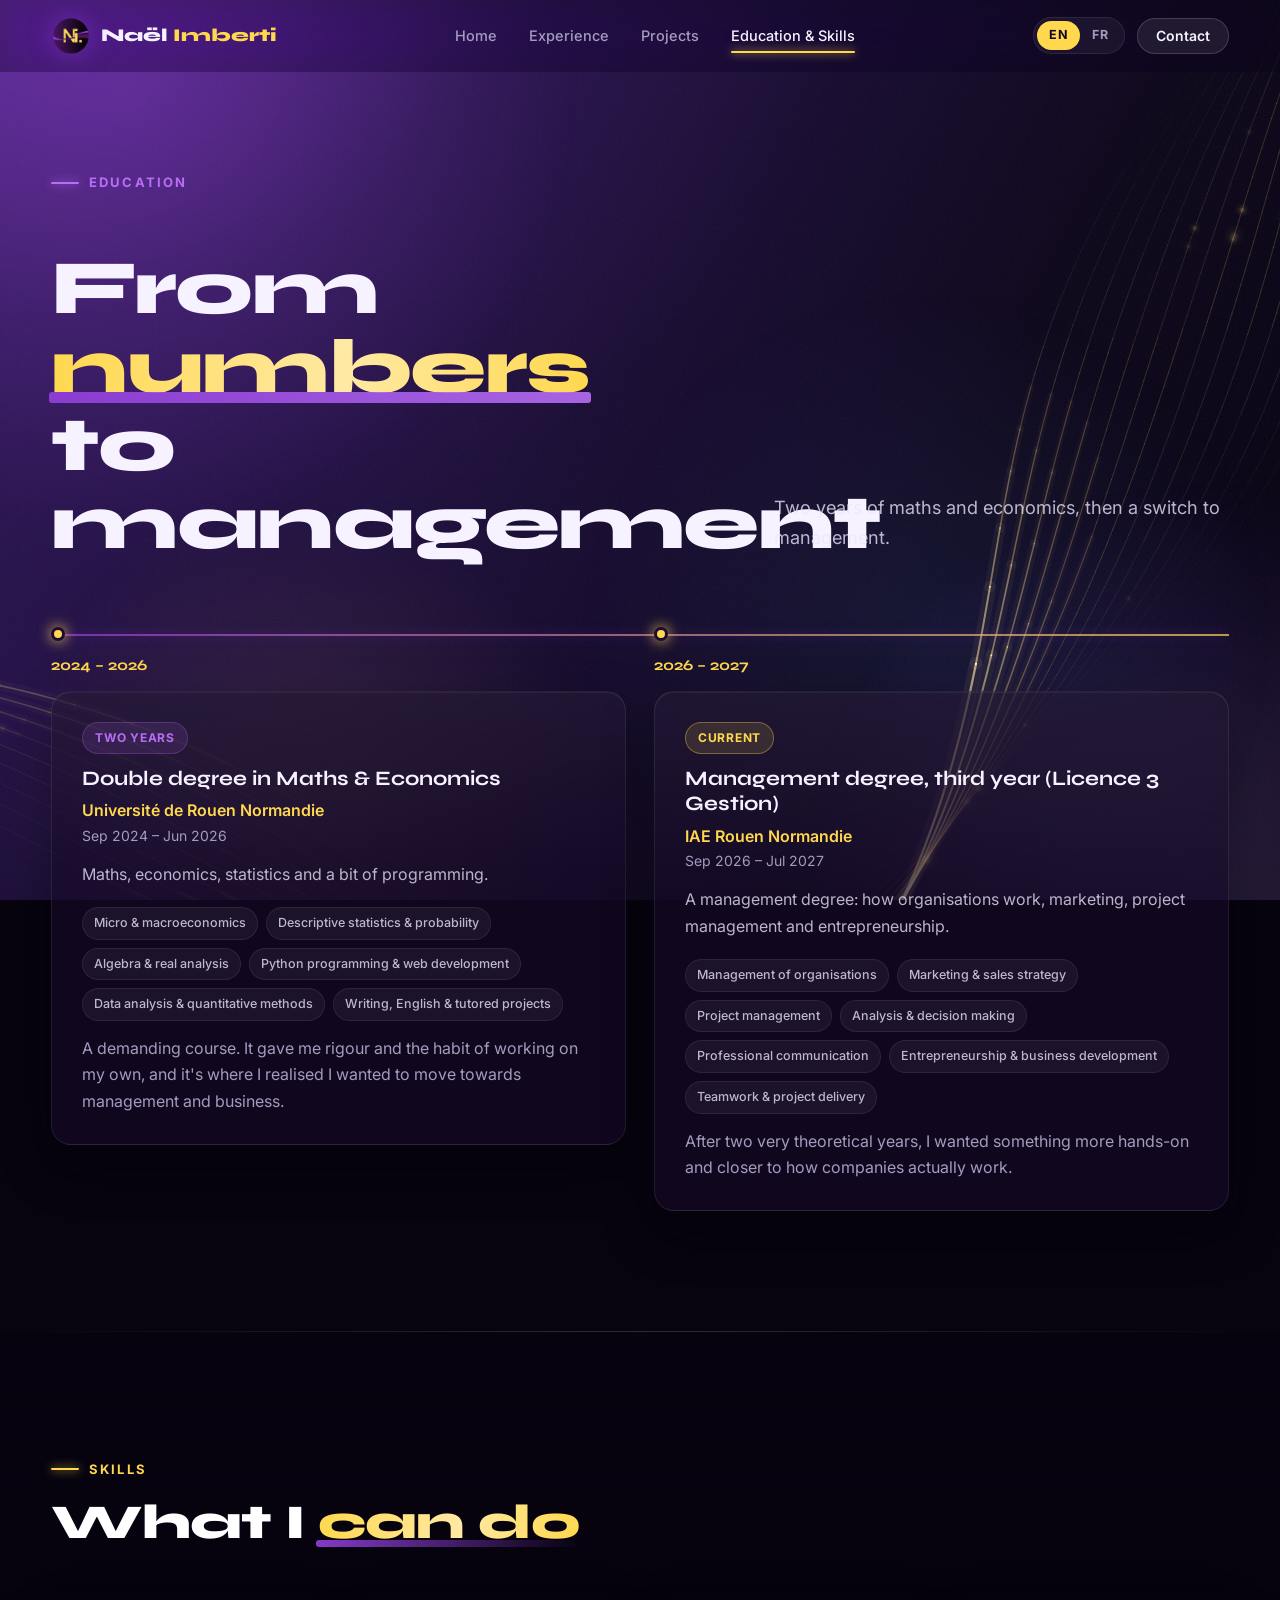
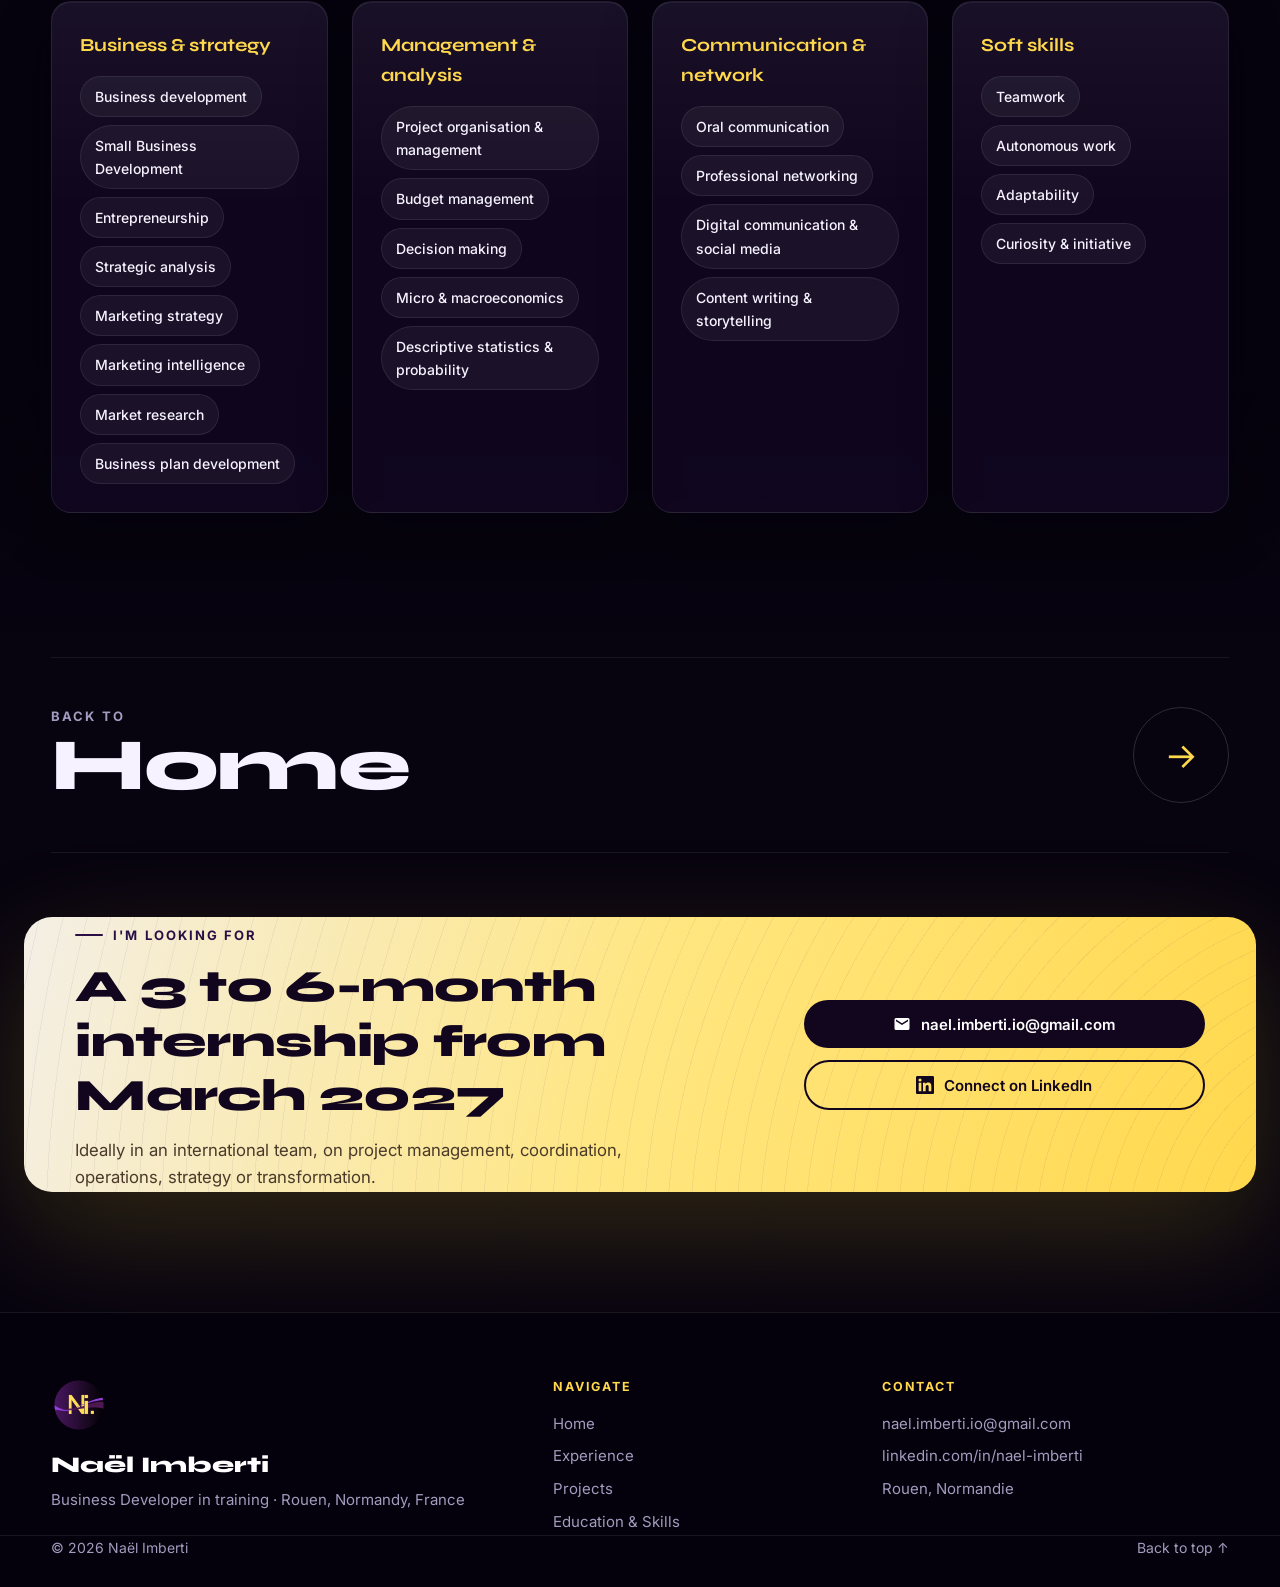
==== commit 6058d09f: "Rewrite site copy in a plainer, first-person voice (EN and FR) Replace stiff, CV-style phrasing ('Ti" ====
--- a/education.html
+++ b/education.html
@@ -86,7 +86,7 @@
     <div class="page-hero__text">
       <p class="eyebrow" data-i18n="edu.eyebrow">Education</p>
       <h1 class="page-hero__title" data-i18n="edu.title">From <span class="hl">numbers</span> to management</h1>
-      <p class="page-hero__lead" data-i18n="edu.lead">A two-step path: analytical rigour first, then management and entrepreneurship.</p>
+      <p class="page-hero__lead" data-i18n="edu.lead">Two years of maths and economics, then a switch to management.</p>
     </div>
   </div>
 </section>
@@ -99,11 +99,11 @@
         <div class="card">
           <header class="card__head">
             <span class="badge badge--live" data-i18n="common.current">Current</span>
-            <h3 data-i18n="edu1.title">Bachelor's in Management (Licence 3 Gestion) · Management track</h3>
+            <h3 data-i18n="edu1.title">Management degree, third year (Licence 3 Gestion)</h3>
             <p class="card__org">IAE Rouen Normandie</p>
             <p class="card__meta" data-i18n="edu1.meta">Sep 2026 – Jul 2027</p>
           </header>
-          <p data-i18n="edu1.p1">A programme focused on developing skills in business administration, management and understanding of organisations.</p>
+          <p data-i18n="edu1.p1">A management degree: how organisations work, marketing, project management and entrepreneurship.</p>
           <ul class="chips chips--sm">
             <li data-i18n="edu1.s1">Management of organisations</li>
             <li data-i18n="edu1.s2">Marketing &amp; sales strategy</li>
@@ -113,7 +113,7 @@
             <li data-i18n="edu1.s6">Entrepreneurship &amp; business development</li>
             <li data-i18n="edu1.s7">Teamwork &amp; project delivery</li>
           </ul>
-          <p class="muted" data-i18n="edu1.p2">This programme complements my scientific and economic background by strengthening my skills in management, business development and entrepreneurship, with a more practical, organisation-focused approach.</p>
+          <p class="muted" data-i18n="edu1.p2">After two very theoretical years, I wanted something more hands-on and closer to how companies actually work.</p>
         </div>
       </article>
 
@@ -121,12 +121,12 @@
         <div class="timeline__date">2024 – 2026</div>
         <div class="card">
           <header class="card__head">
-            <span class="badge" data-i18n="edu2.badge">2 years of higher education</span>
-            <h3 data-i18n="edu2.title">Double Bachelor's in Mathematics &amp; Economics</h3>
+            <span class="badge" data-i18n="edu2.badge">Two years</span>
+            <h3 data-i18n="edu2.title">Double degree in Maths &amp; Economics</h3>
             <p class="card__org">Université de Rouen Normandie</p>
             <p class="card__meta" data-i18n="edu2.meta">Sep 2024 – Jun 2026</p>
           </header>
-          <p data-i18n="edu2.p1">A multidisciplinary programme combining analytical reasoning, quantitative tools and an understanding of contemporary economic issues.</p>
+          <p data-i18n="edu2.p1">Maths, economics, statistics and a bit of programming.</p>
           <ul class="chips chips--sm">
             <li data-i18n="edu2.s1">Micro &amp; macroeconomics</li>
             <li data-i18n="edu2.s2">Descriptive statistics &amp; probability</li>
@@ -135,7 +135,7 @@
             <li data-i18n="edu2.s5">Data analysis &amp; quantitative methods</li>
             <li data-i18n="edu2.s6">Writing, English &amp; tutored projects</li>
           </ul>
-          <p class="muted" data-i18n="edu2.p2">This demanding programme built my analytical rigour, autonomy and adaptability, while gradually shaping my move towards management, business development and entrepreneurship.</p>
+          <p class="muted" data-i18n="edu2.p2">A demanding course. It gave me rigour and the habit of working on my own, and it's where I realised I wanted to move towards management and business.</p>
         </div>
       </article>
     </div>
@@ -147,7 +147,7 @@
   <div class="container">
     <div class="section__head reveal">
       <p class="eyebrow eyebrow--gold" data-i18n="skills.eyebrow">Skills</p>
-      <h2 class="title title--light" data-i18n="skills.title">What I bring to a <span class="hl hl--gold">team</span></h2>
+      <h2 class="title title--light" data-i18n="skills.title">What I <span class="hl hl--gold">can do</span></h2>
     </div>
     <div class="skills" data-stagger>
       <div class="skills__group">
@@ -210,9 +210,9 @@
 <section class="cta" id="contact">
   <div class="container cta__inner reveal">
     <div>
-      <p class="eyebrow eyebrow--dark" data-i18n="cta.eyebrow">Open to opportunities</p>
-      <h2 class="cta__title" data-i18n="cta.title">Looking for a 3 to 6-month internship starting March 2027</h2>
-      <p class="cta__text" data-i18n="cta.text">Ideally in an international and multicultural environment, with a focus on project management, coordination, operations, strategy or transformation.</p>
+      <p class="eyebrow eyebrow--dark" data-i18n="cta.eyebrow">I'm looking for</p>
+      <h2 class="cta__title" data-i18n="cta.title">A 3 to 6-month internship from March 2027</h2>
+      <p class="cta__text" data-i18n="cta.text">Ideally in an international team, on project management, coordination, operations, strategy or transformation.</p>
     </div>
     <div class="cta__actions">
       <a class="btn btn--dark" href="mailto:nael.imberti.io@gmail.com">
--- a/assets/css/style.css
+++ b/assets/css/style.css
@@ -139,7 +139,7 @@
   transform-origin: 0 50%; transform: scaleX(var(--p, 0));
 }
 
-.brand { display: flex; align-items: center; gap: 10px; text-decoration: none; color: var(--ink); font-family: var(--display); font-size: 18px; font-weight: 600; flex-shrink: 0; }
+.brand { display: flex; align-items: center; gap: 10px; text-decoration: none; color: var(--ink); font-family: var(--display); font-size: 18px; font-weight: 800; flex-shrink: 0; }
 .brand strong { font-weight: 800; color: var(--gold); }
 .brand img { width: 40px; height: 40px; filter: drop-shadow(0 0 12px rgba(148, 64, 221, .5)); }
 
@@ -623,7 +623,7 @@
   transform: scaleX(0); transform-origin: left; transition: transform .6s var(--ease-out);
 }
 .js [data-stagger].is-visible > .explore__card { transition: opacity .8s var(--ease-out), transform .45s var(--ease-out), border-color .35s; }
-.explore__card:hover { transform: translateY(-6px) !important; border-color: rgba(183, 110, 245, .35); }
+.explore__card:hover { border-color: rgba(183, 110, 245, .35); }
 .explore__card:hover::before { transform: scaleX(1); }
 .explore__num { font-family: var(--display); font-weight: 800; font-size: 3.4rem; line-height: 1; color: transparent; -webkit-text-stroke: 1px rgba(255, 216, 77, .55); transition: color .4s; }
 .explore__card:hover .explore__num { color: rgba(255, 216, 77, .15); }
@@ -637,7 +637,7 @@
 .projects { display: grid; gap: 28px; }
 .project { display: grid; grid-template-columns: 1.1fr 1fr; border-radius: 24px; overflow: hidden; text-decoration: none; color: var(--text); }
 .js [data-stagger].is-visible > .project { transition: opacity .8s var(--ease-out), transform .45s var(--ease-out), border-color .35s; }
-.project:hover { border-color: rgba(183, 110, 245, .35); transform: translateY(-4px) !important; }
+.project:hover { border-color: rgba(183, 110, 245, .35); }
 .project:nth-child(even) .project__media { order: 2; }
 .project__media { position: relative; min-height: 380px; overflow: hidden; background: var(--purple-800); }
 .project__media img { position: absolute; inset: 0; width: 100%; height: 100%; object-fit: cover; transition: transform 1s var(--ease-out); }
@@ -835,3 +835,97 @@
   .cta__inner { grid-template-columns: minmax(0, 1.7fr) minmax(0, 1fr); }
 }
 @media (max-width: 350px) { .page-hero__title { font-size: 1.6rem; } }
+
+/* ==========================================================================
+   Interactive chronology + 3D card deck (Experience) and 3D tilt
+   ========================================================================== */
+
+/* ───────── Timeline ───────── */
+.chrono { position: relative; margin-bottom: 72px; padding: 28px 28px 22px; border-radius: 24px; border: 1px solid var(--line); background: linear-gradient(180deg, var(--glass-hi), transparent 40%), var(--glass); box-shadow: var(--shadow); }
+.chrono__top { display: flex; flex-wrap: wrap; justify-content: space-between; align-items: center; gap: 12px 24px; margin-bottom: 18px; }
+.chrono__hint { color: var(--muted); font-size: 14.5px; }
+.chrono__legend { display: flex; flex-wrap: wrap; gap: 16px; font-size: 13px; color: var(--muted); }
+.chrono__legend li { display: inline-flex; align-items: center; gap: 8px; }
+.chrono__legend li::before { content: ''; width: 18px; height: 8px; border-radius: 4px; background: var(--c); }
+.is-exp { --c: linear-gradient(90deg, var(--gold-deep), var(--gold)); }
+.is-proj { --c: linear-gradient(90deg, var(--violet), var(--violet-soft)); }
+.is-edu { --c: linear-gradient(90deg, #5866d8, #8a9bff); }
+.chrono__scroll { overflow-x: auto; overscroll-behavior-x: contain; scrollbar-width: thin; scrollbar-color: var(--purple-600) transparent; padding-bottom: 6px; }
+.chrono__grid { --label: 128px; position: relative; min-width: 760px; padding-top: 30px; }
+.chrono__years { position: absolute; left: var(--label); right: 0; top: 0; bottom: 0; pointer-events: none; }
+.chrono__tick { position: absolute; top: 0; bottom: 0; left: var(--x); border-left: 1px dashed rgba(255, 255, 255, .1); }
+.chrono__tick span { position: absolute; top: 0; left: 8px; font-family: var(--display); font-weight: 700; font-size: 13px; color: var(--muted); }
+.chrono__lane { display: grid; grid-template-columns: var(--label) minmax(0, 1fr); align-items: center; padding: 10px 0; border-top: 1px solid var(--line); }
+.chrono__label { font-size: 12px; font-weight: 700; letter-spacing: .12em; text-transform: uppercase; color: var(--muted); }
+.chrono__track { position: relative; height: calc(var(--rows) * 38px); }
+.chrono__bar {
+  position: absolute; left: var(--s, 0%); width: var(--w, 10%); top: calc((var(--r, 1) - 1) * 38px + 4px); height: 30px; min-width: 14px;
+  display: flex; align-items: center; padding: 0 10px; border: 0; border-radius: 8px; cursor: pointer;
+  background: var(--c); color: var(--purple-900); font: 600 12.5px/1 var(--sans); text-decoration: none; text-align: left;
+  opacity: .78; transition: opacity .3s, transform .35s var(--ease-out), box-shadow .35s;
+}
+.chrono__bar span { overflow: hidden; white-space: nowrap; text-overflow: ellipsis; }
+.chrono__bar.is-proj, .chrono__bar.is-edu { color: #fff; opacity: .5; }
+.chrono__bar.is-ongoing { border-radius: 8px 0 0 8px; }
+.chrono__bar.is-ongoing::before { content: ''; position: absolute; right: -1px; top: 0; bottom: 0; width: 3px; background: #4ade80; box-shadow: 0 0 10px #4ade80; border-radius: 2px; }
+.chrono__bar:hover, .chrono__bar:focus-visible { opacity: 1; transform: translateY(-2px); }
+.chrono__bar.is-active { opacity: 1; box-shadow: 0 0 0 2px var(--purple-900), 0 0 0 4px var(--gold), 0 10px 30px rgba(255, 216, 77, .35); }
+.chrono__today { position: absolute; top: 22px; bottom: 0; left: calc(var(--label) + (100% - var(--label)) * var(--t, .7)); width: 2px; background: #4ade80; box-shadow: 0 0 12px #4ade80; pointer-events: none; }
+.chrono__today span { position: absolute; top: -22px; left: 50%; transform: translateX(-50%); padding: 2px 8px; border-radius: 999px; background: #4ade80; color: #062b14; font-size: 11px; font-weight: 700; white-space: nowrap; }
+@media (max-width: 760px) { .chrono { padding: 20px 16px 16px; } .chrono__grid { --label: 92px; } }
+
+/* ───────── 3D deck ───────── */
+.deck { position: relative; }
+.deck__nav, .deck__hint { display: none; }
+.deck:not(.deck--3d) .deck__stage { display: grid; grid-template-columns: repeat(auto-fit, minmax(min(100%, 340px), 1fr)); gap: 24px; }
+.deck--3d .deck__nav { display: flex; justify-content: center; align-items: center; gap: 18px; margin-top: 28px; }
+.deck--3d .deck__hint { display: block; text-align: center; margin-top: 10px; font-size: 13px; color: var(--muted); }
+.deck--3d .deck__stage { position: relative; height: var(--deck-h, 640px); perspective: 1800px; transition: height .5s var(--ease-out); touch-action: pan-y; cursor: grab; outline: none; }
+.deck--3d .deck__stage:active { cursor: grabbing; }
+.deck--3d .deck__stage:focus-visible { outline: 2px solid var(--gold); outline-offset: 12px; border-radius: 24px; }
+.deck--3d .deck__stage > .card {
+  position: absolute; top: 0; left: 0; right: 0; margin: 0 auto; width: min(620px, 84%);
+  transform: translateX(calc(var(--d, 0) * 62%)) translateZ(calc(var(--ad, 0) * -260px)) rotateY(calc(var(--d, 0) * -34deg + var(--ry, 0deg))) rotateX(var(--rx, 0deg));
+  opacity: calc(1 - var(--ad, 0) * .32); filter: brightness(calc(1 - var(--ad, 0) * .3)) saturate(calc(1 - var(--ad, 0) * .3));
+  z-index: calc(10 - var(--ad, 0));
+  transition: transform .9s var(--ease-out), opacity .6s, filter .6s, border-color .4s, box-shadow .4s;
+  user-select: none;
+}
+.deck--3d .deck__stage > .card.is-far { opacity: 0; pointer-events: none; }
+.deck--3d .deck__stage > .card:not(.is-active) { cursor: pointer; }
+.deck--3d .deck__stage > .card:not(.is-active) * { pointer-events: none; }
+.deck--3d .deck__stage > .card.is-active { border-color: rgba(255, 216, 77, .45); box-shadow: var(--shadow-lg), 0 0 60px rgba(148, 64, 221, .35); transition: transform .9s var(--ease-out), opacity .6s, filter .6s, border-color .4s, box-shadow .4s; }
+.deck--3d .deck__stage > .card.is-active.is-tilting { transition: transform .12s linear, opacity .6s, filter .6s; }
+.deck__btn {
+  display: grid; place-items: center; width: 52px; height: 52px; border-radius: 50%;
+  border: 1px solid var(--line-strong); background: rgba(255, 255, 255, .04); color: var(--gold); font-size: 20px; cursor: pointer;
+  transition: background-color .3s, color .3s, transform .3s var(--ease-out);
+}
+.deck__btn:hover { background: var(--gold); color: var(--purple-900); }
+.deck__count { min-width: 80px; text-align: center; font-family: var(--display); font-weight: 700; color: var(--ink); letter-spacing: .1em; }
+.deck__count b { color: var(--gold); }
+@media (max-width: 760px) {
+  .deck--3d .deck__stage > .card { width: 88%; transform: translateX(calc(var(--d, 0) * 96%)) translateZ(calc(var(--ad, 0) * -200px)) rotateY(calc(var(--d, 0) * -24deg)); }
+}
+
+/* ───────── 3D tilt (fine pointer) ───────── */
+[data-tilt] { transform-style: preserve-3d; will-change: transform; }
+.hero__visual[data-tilt] .portrait__logo { transform: translateZ(60px); }
+
+@media (prefers-reduced-motion: reduce) {
+  .deck--3d .deck__stage > .card { transition: none !important; }
+}
+.hero__visual[data-tilt] .portrait { transform-style: preserve-3d; }
+/* full label above short (truncated) bars */
+.chrono__bar.is-truncated:hover::after, .chrono__bar.is-truncated:focus-visible::after, .chrono__bar.is-truncated.is-active::after {
+  content: attr(data-label); position: absolute; left: 50%; bottom: calc(100% + 8px); transform: translateX(-50%); z-index: 5;
+  padding: 5px 10px; border-radius: 8px; white-space: nowrap; pointer-events: none;
+  background: var(--purple-900); color: var(--gold); border: 1px solid rgba(255, 216, 77, .35); box-shadow: 0 10px 24px rgba(0, 0, 0, .45);
+  font: 600 12px/1.2 var(--sans);
+}
+.chrono__bar:hover, .chrono__bar:focus-visible, .chrono__bar.is-active { z-index: 4; }
+/* the cards of the deck are opaque so the ones behind never show through */
+.deck--3d .deck__stage > .card { background: linear-gradient(180deg, rgba(255, 255, 255, .05), transparent 40%), #1a0b2e; }
+@media (max-width: 760px) { .deck--3d .deck__stage > .card:not(.is-active) { opacity: calc(.45 - var(--ad, 0) * .1); } }
+@media (max-width: 480px) { .brand { font-size: 15.5px; gap: 8px; } .brand img { width: 34px; height: 34px; } .header__actions { gap: 6px; } }
+.chrono__bar.is-right::after { left: auto !important; right: 0; transform: none !important; }
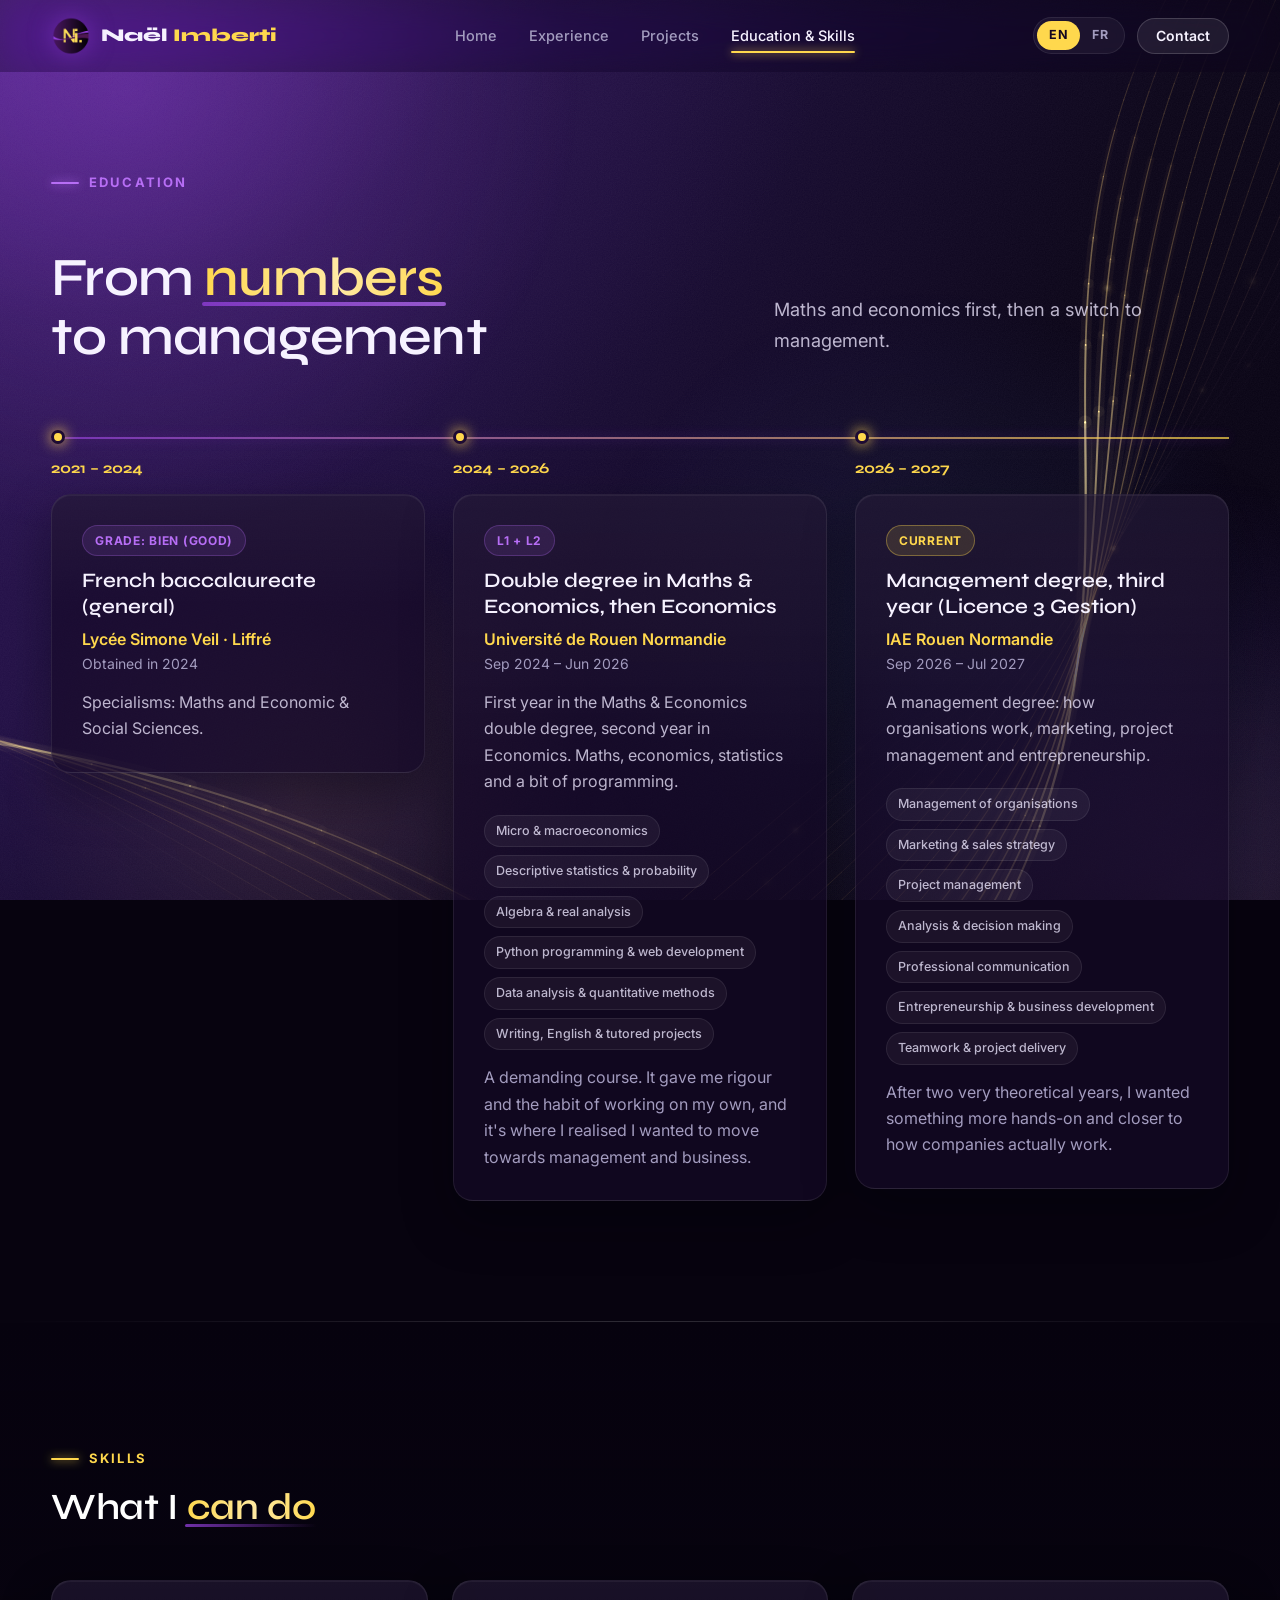
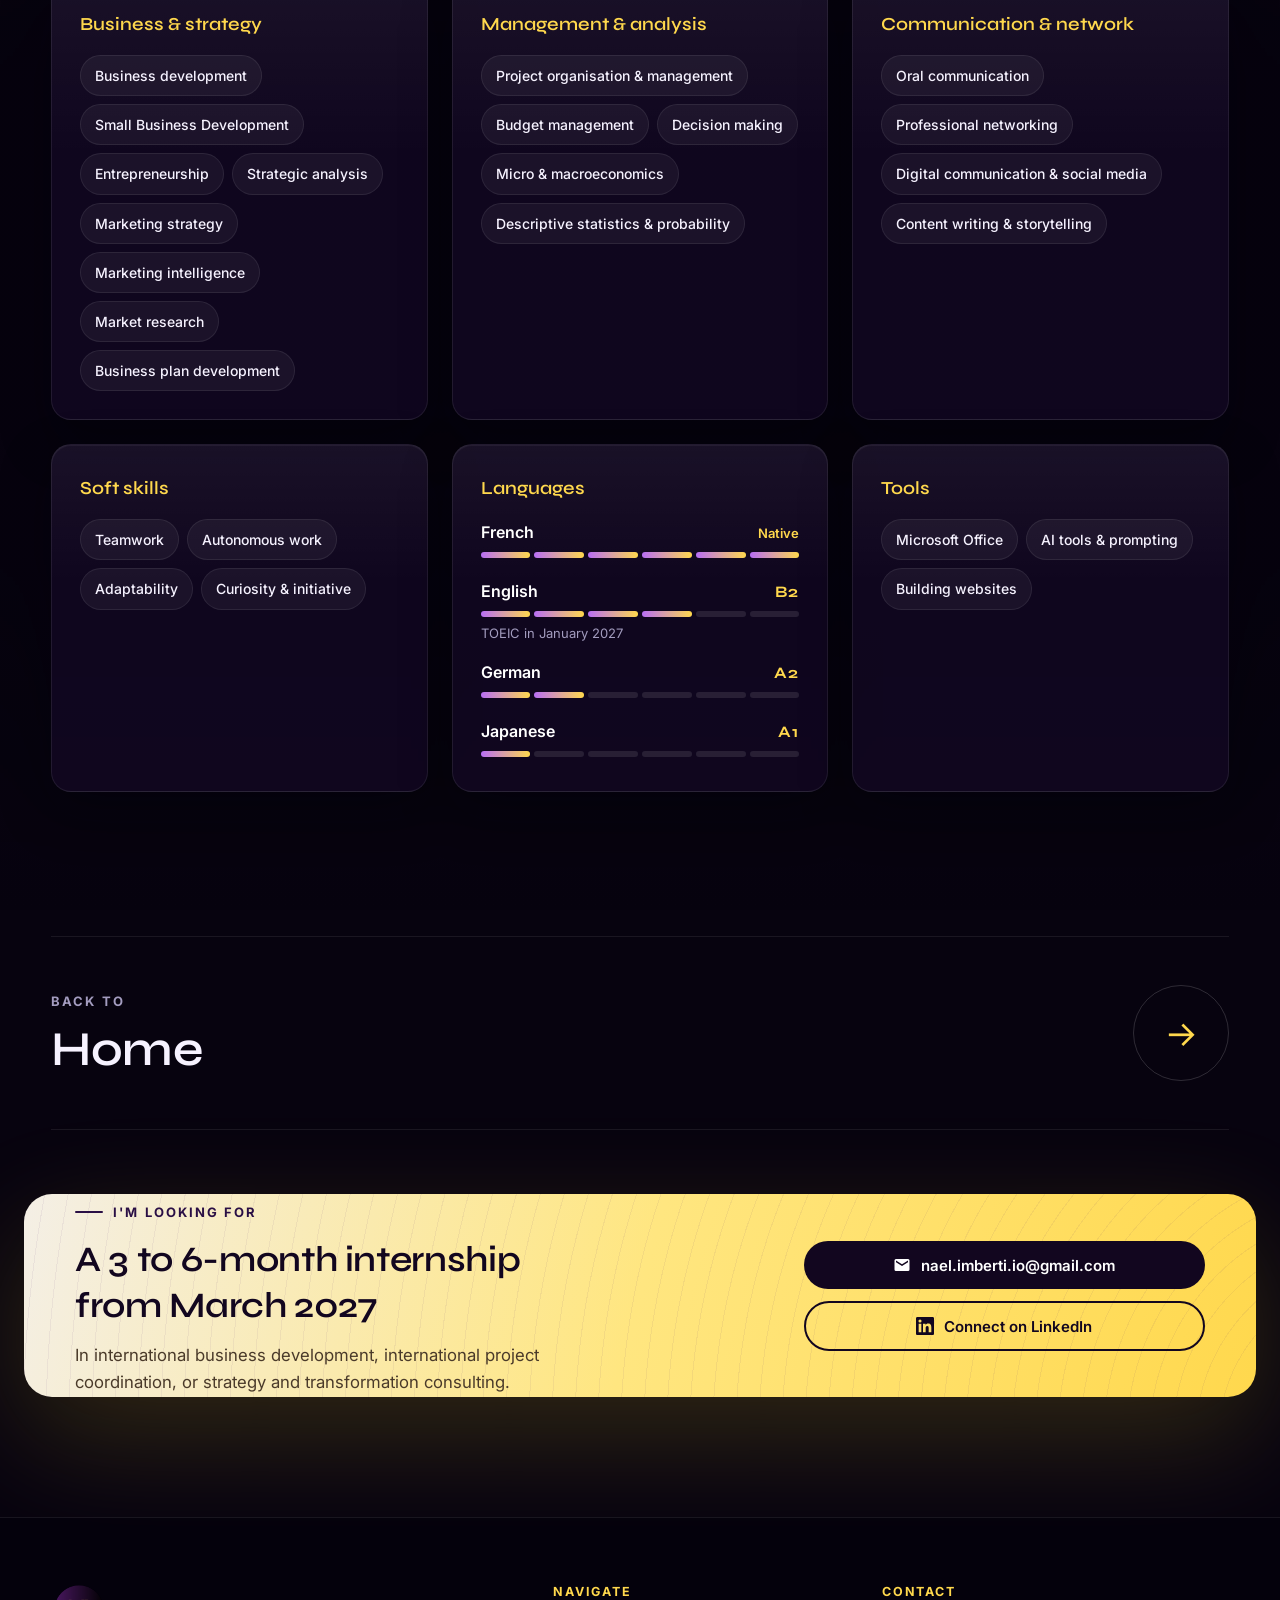
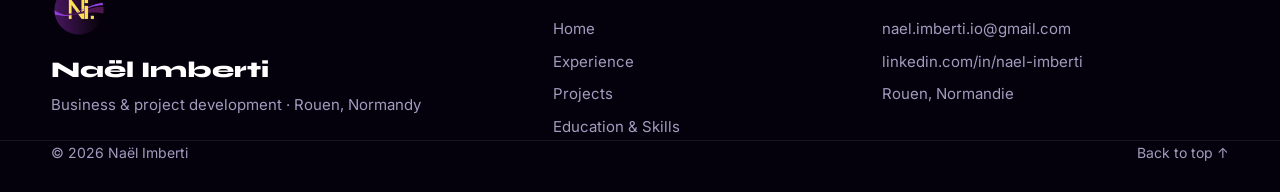
==== commit b6727026: "Positioning, Junior Conseil, languages, auto-French, link previews - Positioning on the three target" ====
--- a/education.html
+++ b/education.html
@@ -13,7 +13,9 @@
   <meta property="og:type" content="website">
   <meta property="og:title" content="Education &amp; Skills · Naël Imberti">
   <meta property="og:description" content="Education and skills of Naël Imberti: Licence 3 Gestion at IAE Rouen Normandie, Double Degree in Mathematics &amp; Economics.">
-  <meta property="og:image" content="assets/img/og-image.jpg">
+  <meta property="og:image" content="https://naelimberti.github.io/porte-folio/assets/img/og-image.jpg">
+  <meta property="og:url" content="https://naelimberti.github.io/porte-folio/education.html">
+  <link rel="canonical" href="https://naelimberti.github.io/porte-folio/education.html">
   <meta name="twitter:card" content="summary_large_image">
   <link rel="preconnect" href="https://fonts.googleapis.com">
   <link rel="preconnect" href="https://fonts.gstatic.com" crossorigin>
@@ -86,7 +88,7 @@
     <div class="page-hero__text">
       <p class="eyebrow" data-i18n="edu.eyebrow">Education</p>
       <h1 class="page-hero__title" data-i18n="edu.title">From <span class="hl">numbers</span> to management</h1>
-      <p class="page-hero__lead" data-i18n="edu.lead">Two years of maths and economics, then a switch to management.</p>
+      <p class="page-hero__lead" data-i18n="edu.lead">Maths and economics first, then a switch to management.</p>
     </div>
   </div>
 </section>
@@ -121,12 +123,12 @@
         <div class="timeline__date">2024 – 2026</div>
         <div class="card">
           <header class="card__head">
-            <span class="badge" data-i18n="edu2.badge">Two years</span>
-            <h3 data-i18n="edu2.title">Double degree in Maths &amp; Economics</h3>
+            <span class="badge" data-i18n="edu2.badge">L1 + L2</span>
+            <h3 data-i18n="edu2.title">Double degree in Maths &amp; Economics, then Economics</h3>
             <p class="card__org">Université de Rouen Normandie</p>
             <p class="card__meta" data-i18n="edu2.meta">Sep 2024 – Jun 2026</p>
           </header>
-          <p data-i18n="edu2.p1">Maths, economics, statistics and a bit of programming.</p>
+          <p data-i18n="edu2.p1">First year in the Maths &amp; Economics double degree, second year in Economics. Maths, economics, statistics and a bit of programming.</p>
           <ul class="chips chips--sm">
             <li data-i18n="edu2.s1">Micro &amp; macroeconomics</li>
             <li data-i18n="edu2.s2">Descriptive statistics &amp; probability</li>
@@ -138,6 +140,18 @@
           <p class="muted" data-i18n="edu2.p2">A demanding course. It gave me rigour and the habit of working on my own, and it's where I realised I wanted to move towards management and business.</p>
         </div>
       </article>
+          <article class="timeline__item reveal">
+        <div class="timeline__date">2021 – 2024</div>
+        <div class="card">
+          <header class="card__head">
+            <span class="badge" data-i18n="bac.badge">Grade: Bien (good)</span>
+            <h3 data-i18n="bac.title">French baccalaureate (general)</h3>
+            <p class="card__org">Lycée Simone Veil · Liffré</p>
+            <p class="card__meta" data-i18n="bac.meta">Obtained in 2024</p>
+          </header>
+          <p data-i18n="bac.p1">Specialisms: Maths and Economic &amp; Social Sciences.</p>
+        </div>
+      </article>
     </div>
   </div>
 </section>
@@ -191,6 +205,40 @@
           <li data-i18n="sk.curiosity">Curiosity &amp; initiative</li>
         </ul>
       </div>
+          <div class="skills__group skills__group--langs">
+        <h3 data-i18n="skills.g5">Languages</h3>
+        <ul class="langs">
+          <li>
+            <span class="langs__name" data-i18n="lang.fr">French</span>
+            <span class="langs__lvl langs__lvl--wide" data-i18n="lang.frL">Native</span>
+            <span class="langs__bar" aria-hidden="true"><i class="on"></i><i class="on"></i><i class="on"></i><i class="on"></i><i class="on"></i><i class="on"></i></span>
+          </li>
+          <li>
+            <span class="langs__name" data-i18n="lang.en">English</span>
+            <span class="langs__lvl">B2</span>
+            <span class="langs__bar" aria-hidden="true"><i class="on"></i><i class="on"></i><i class="on"></i><i class="on"></i><i class=""></i><i class=""></i></span>
+            <span class="langs__note" data-i18n="lang.enNote">TOEIC in January 2027</span>
+          </li>
+          <li>
+            <span class="langs__name" data-i18n="lang.de">German</span>
+            <span class="langs__lvl">A2</span>
+            <span class="langs__bar" aria-hidden="true"><i class="on"></i><i class="on"></i><i class=""></i><i class=""></i><i class=""></i><i class=""></i></span>
+          </li>
+          <li>
+            <span class="langs__name" data-i18n="lang.ja">Japanese</span>
+            <span class="langs__lvl">A1</span>
+            <span class="langs__bar" aria-hidden="true"><i class="on"></i><i class=""></i><i class=""></i><i class=""></i><i class=""></i><i class=""></i></span>
+          </li>
+        </ul>
+      </div>
+      <div class="skills__group">
+        <h3 data-i18n="skills.g6">Tools</h3>
+        <ul class="chips chips--dark">
+          <li data-i18n="tool.office">Microsoft Office</li>
+          <li data-i18n="tool.ai">AI tools &amp; prompting</li>
+          <li data-i18n="tool.web">Building websites</li>
+        </ul>
+      </div>
     </div>
   </div>
 </section>
@@ -212,7 +260,7 @@
     <div>
       <p class="eyebrow eyebrow--dark" data-i18n="cta.eyebrow">I'm looking for</p>
       <h2 class="cta__title" data-i18n="cta.title">A 3 to 6-month internship from March 2027</h2>
-      <p class="cta__text" data-i18n="cta.text">Ideally in an international team, on project management, coordination, operations, strategy or transformation.</p>
+      <p class="cta__text" data-i18n="cta.text">In international business development, international project coordination, or strategy and transformation consulting.</p>
     </div>
     <div class="cta__actions">
       <a class="btn btn--dark" href="mailto:nael.imberti.io@gmail.com">
@@ -235,7 +283,7 @@
     <div class="footer__brand">
       <img src="assets/img/logo-round.png" alt="" width="56" height="56" loading="lazy">
       <p class="footer__name">Naël Imberti</p>
-      <p class="footer__tag" data-i18n="footer.tag">Business Developer in training · Rouen, Normandy, France</p>
+      <p class="footer__tag" data-i18n="footer.tag">Business &amp; project development · Rouen, Normandy</p>
     </div>
     <div>
       <p class="footer__h" data-i18n="footer.nav">Navigate</p>
--- a/assets/css/style.css
+++ b/assets/css/style.css
@@ -929,3 +929,82 @@
 @media (max-width: 760px) { .deck--3d .deck__stage > .card:not(.is-active) { opacity: calc(.45 - var(--ad, 0) * .1); } }
 @media (max-width: 480px) { .brand { font-size: 15.5px; gap: 8px; } .brand img { width: 34px; height: 34px; } .header__actions { gap: 6px; } }
 .chrono__bar.is-right::after { left: auto !important; right: 0; transform: none !important; }
+/* home: no key-figures band between the hero and "About" anymore */
+.hero { padding-bottom: 40px; }
+.hero + .section { padding-top: 72px; }
+@media (max-width: 700px) { .hero + .section { padding-top: 48px; } }
+
+/* ==========================================================================
+   Calmer headings: Syne 600 (800 is both heavier and much wider),
+   smaller sizes. The name in the hero keeps 800, like the logo/banner.
+   ========================================================================== */
+.title { font-weight: 600; font-size: clamp(1.75rem, 2.9vw, 2.6rem); line-height: 1.14; letter-spacing: -.01em; }
+.page-hero__title { font-weight: 600; font-size: clamp(2.1rem, 4.2vw, 3.5rem); line-height: 1.08; letter-spacing: -.015em; }
+.next__title { font-weight: 600; font-size: clamp(1.7rem, 3.8vw, 3.1rem); letter-spacing: -.01em; }
+.cta__title { font-weight: 600; font-size: clamp(1.6rem, 2.8vw, 2.3rem); line-height: 1.15; letter-spacing: -.01em; }
+.project__title { font-weight: 600; font-size: clamp(1.7rem, 2.8vw, 2.3rem); }
+.hero__name { font-size: clamp(2.5rem, 5.4vw, 4.5rem); }
+.card__head h3, .case__h, .explore__card h3, .roles__title, .skills__group h3, .steps__item h3 { font-weight: 600; letter-spacing: 0; }
+.explore__card h3 { font-size: 1.35rem; }
+.case__h { font-size: 1.35rem; }
+.hl::after { height: .08em; bottom: .02em; opacity: .75; }
+@media (max-width: 480px) {
+  .title { font-size: 1.6rem; }
+  .page-hero__title { font-size: 2rem; }
+  .next__title { font-size: 1.6rem; }
+}
+
+/* ==========================================================================
+   Experience detail pages
+   ========================================================================== */
+.card__more { display: inline-flex; align-items: center; gap: 8px; align-self: flex-start; margin-top: 6px; color: var(--gold); font-weight: 600; font-size: 14.5px; text-decoration: none; }
+.card__more span:last-child { transition: transform .35s var(--ease-out); }
+.card__more:hover span:last-child { transform: translateX(6px); }
+
+/* key facts next to the title */
+.facts--hero { aspect-ratio: auto; margin: 0; padding: 30px 32px; background: linear-gradient(180deg, var(--glass-hi), transparent 40%), var(--glass); overflow: visible; }
+.facts--hero dd { font-size: 1.05rem; }
+@media (min-width: 1100px) { .page-hero--media .facts--hero { align-self: end; } }
+
+/* two columns: context / what I did */
+.xp { display: grid; grid-template-columns: minmax(0, 1fr); gap: 48px; }
+.xp__col { display: flex; flex-direction: column; gap: 48px; }
+@media (min-width: 960px) { .xp { grid-template-columns: minmax(0, 1fr) minmax(0, 1.1fr); gap: clamp(40px, 5vw, 96px); } }
+.xp .ticks li { font-size: 1.02rem; }
+
+/* related links */
+.related { margin-top: 72px; }
+.related__grid { display: grid; grid-template-columns: repeat(auto-fill, minmax(min(100%, 300px), 1fr)); gap: 20px; }
+.related__item {
+  position: relative; display: flex; flex-direction: column; gap: 4px; padding: 24px 56px 24px 24px; border-radius: var(--radius);
+  text-decoration: none; color: var(--text); border: 1px solid var(--line);
+  background: linear-gradient(180deg, var(--glass-hi), transparent 40%), var(--glass); transition: border-color .3s, transform .4s var(--ease-out);
+}
+.related__item:hover { border-color: rgba(255, 216, 77, .4); }
+.related__label { font-size: 12px; font-weight: 700; letter-spacing: .14em; text-transform: uppercase; color: var(--muted); }
+.related__title { font-family: var(--display); font-weight: 600; font-size: 1.3rem; color: var(--ink); }
+.related__sub { font-size: 14px; color: var(--gold); }
+.related__arrow { position: absolute; right: 22px; top: 50%; transform: translateY(-50%); color: var(--gold); font-size: 1.3rem; transition: transform .35s var(--ease-out); }
+.related__item:hover .related__arrow { transform: translate(5px, -50%); }
+
+/* ───────── Languages (CEFR level in 6 steps) ───────── */
+.langs { display: flex; flex-direction: column; gap: 14px; }
+.langs li { display: grid; grid-template-columns: 1fr auto; grid-template-areas: "name lvl" "bar bar" "note note"; gap: 6px 12px; align-items: baseline; }
+.langs__name { grid-area: name; color: #fff; font-weight: 600; }
+.langs__lvl { grid-area: lvl; font-family: var(--display); font-weight: 700; color: var(--gold); letter-spacing: .06em; }
+.langs__lvl--wide { font-family: var(--sans); font-weight: 600; font-size: 13px; letter-spacing: 0; }
+.langs__bar { grid-area: bar; display: grid; grid-template-columns: repeat(6, 1fr); gap: 4px; }
+.langs__bar i { height: 6px; border-radius: 3px; background: rgba(255, 255, 255, .1); }
+.langs__bar i.on { background: linear-gradient(90deg, var(--violet-soft), var(--gold)); }
+.langs__note { grid-area: note; font-size: 13px; color: var(--muted); }
+
+/* Skills: 6 groups -> 3 columns on large screens */
+@media (min-width: 1280px) { .skills { grid-template-columns: repeat(3, minmax(0, 1fr)); } }
+
+/* Education timeline: 3 items, chronological from left to right on wide screens */
+@media (min-width: 1100px) {
+  .timeline { grid-template-columns: repeat(3, minmax(0, 1fr)); }
+  .timeline__item:first-child { order: 3; }
+  .timeline__item:nth-child(2) { order: 2; }
+  .timeline__item:nth-child(3) { order: 1; }
+}
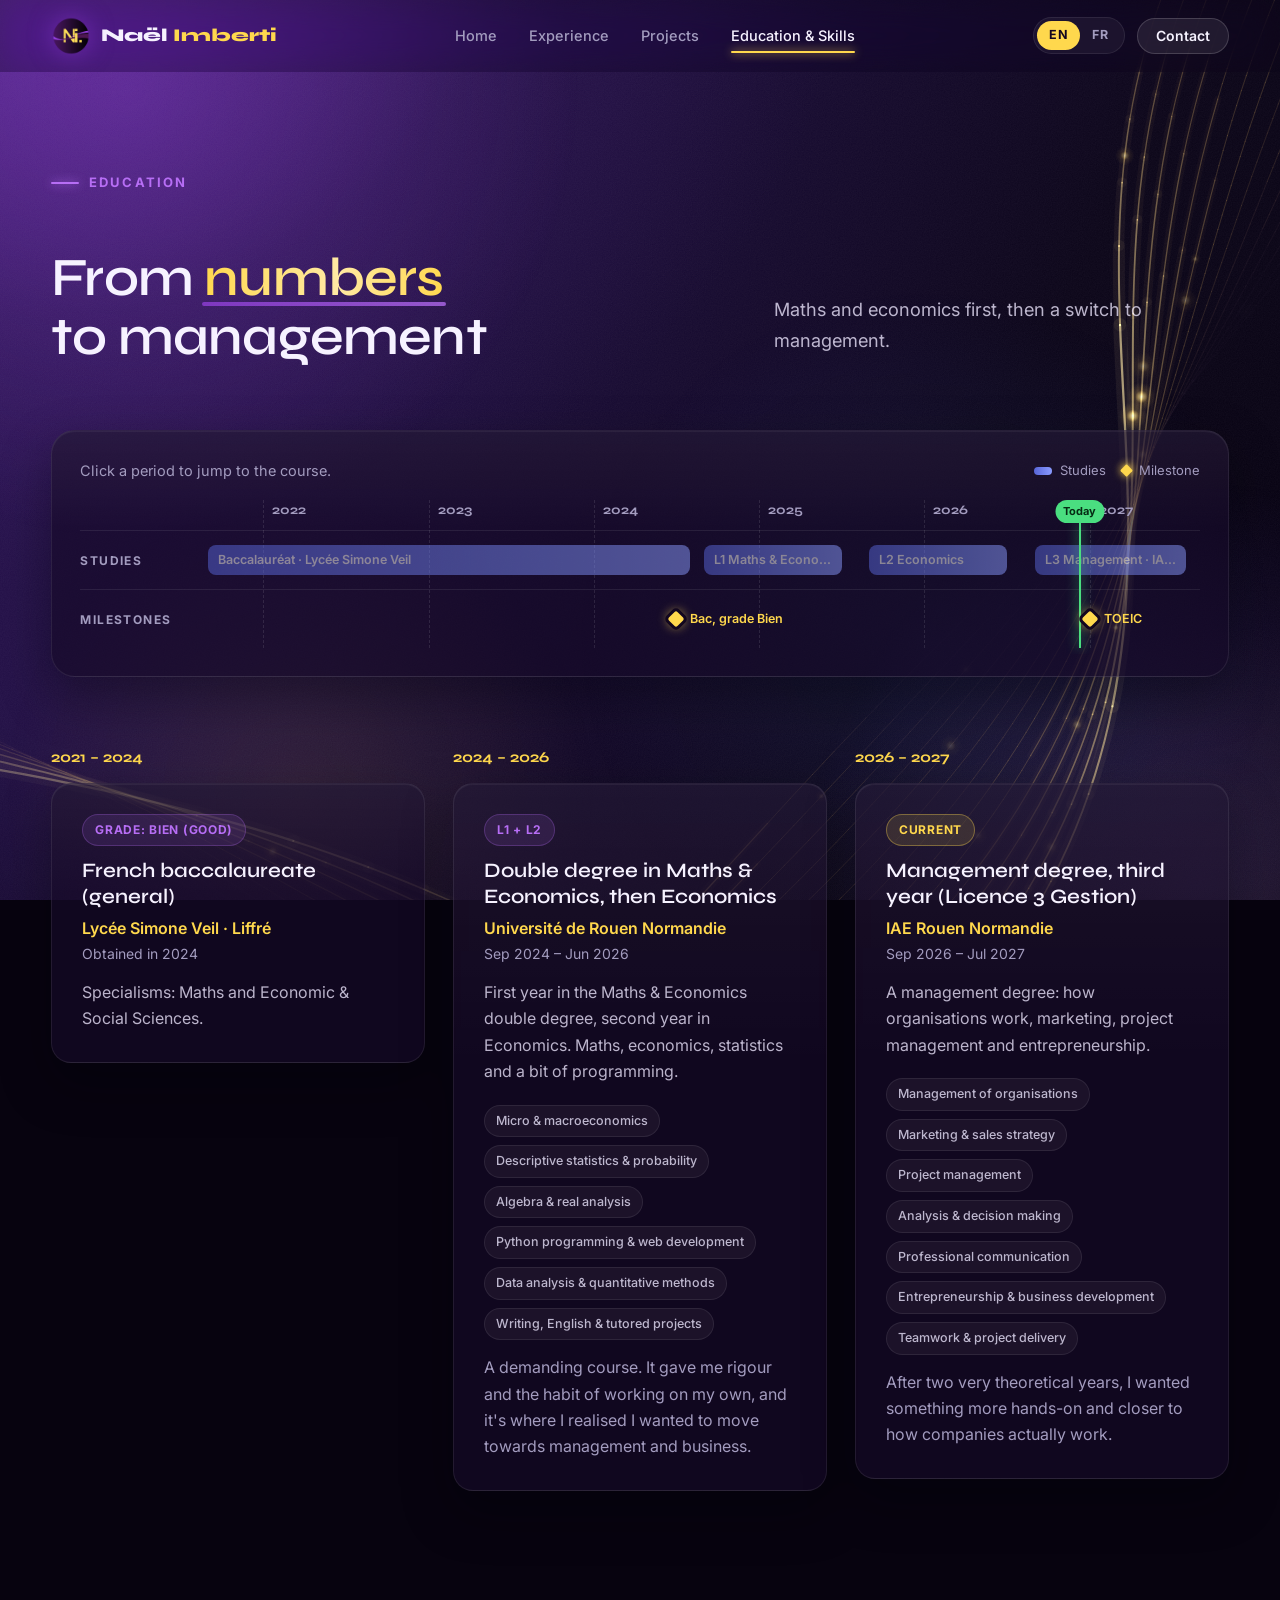
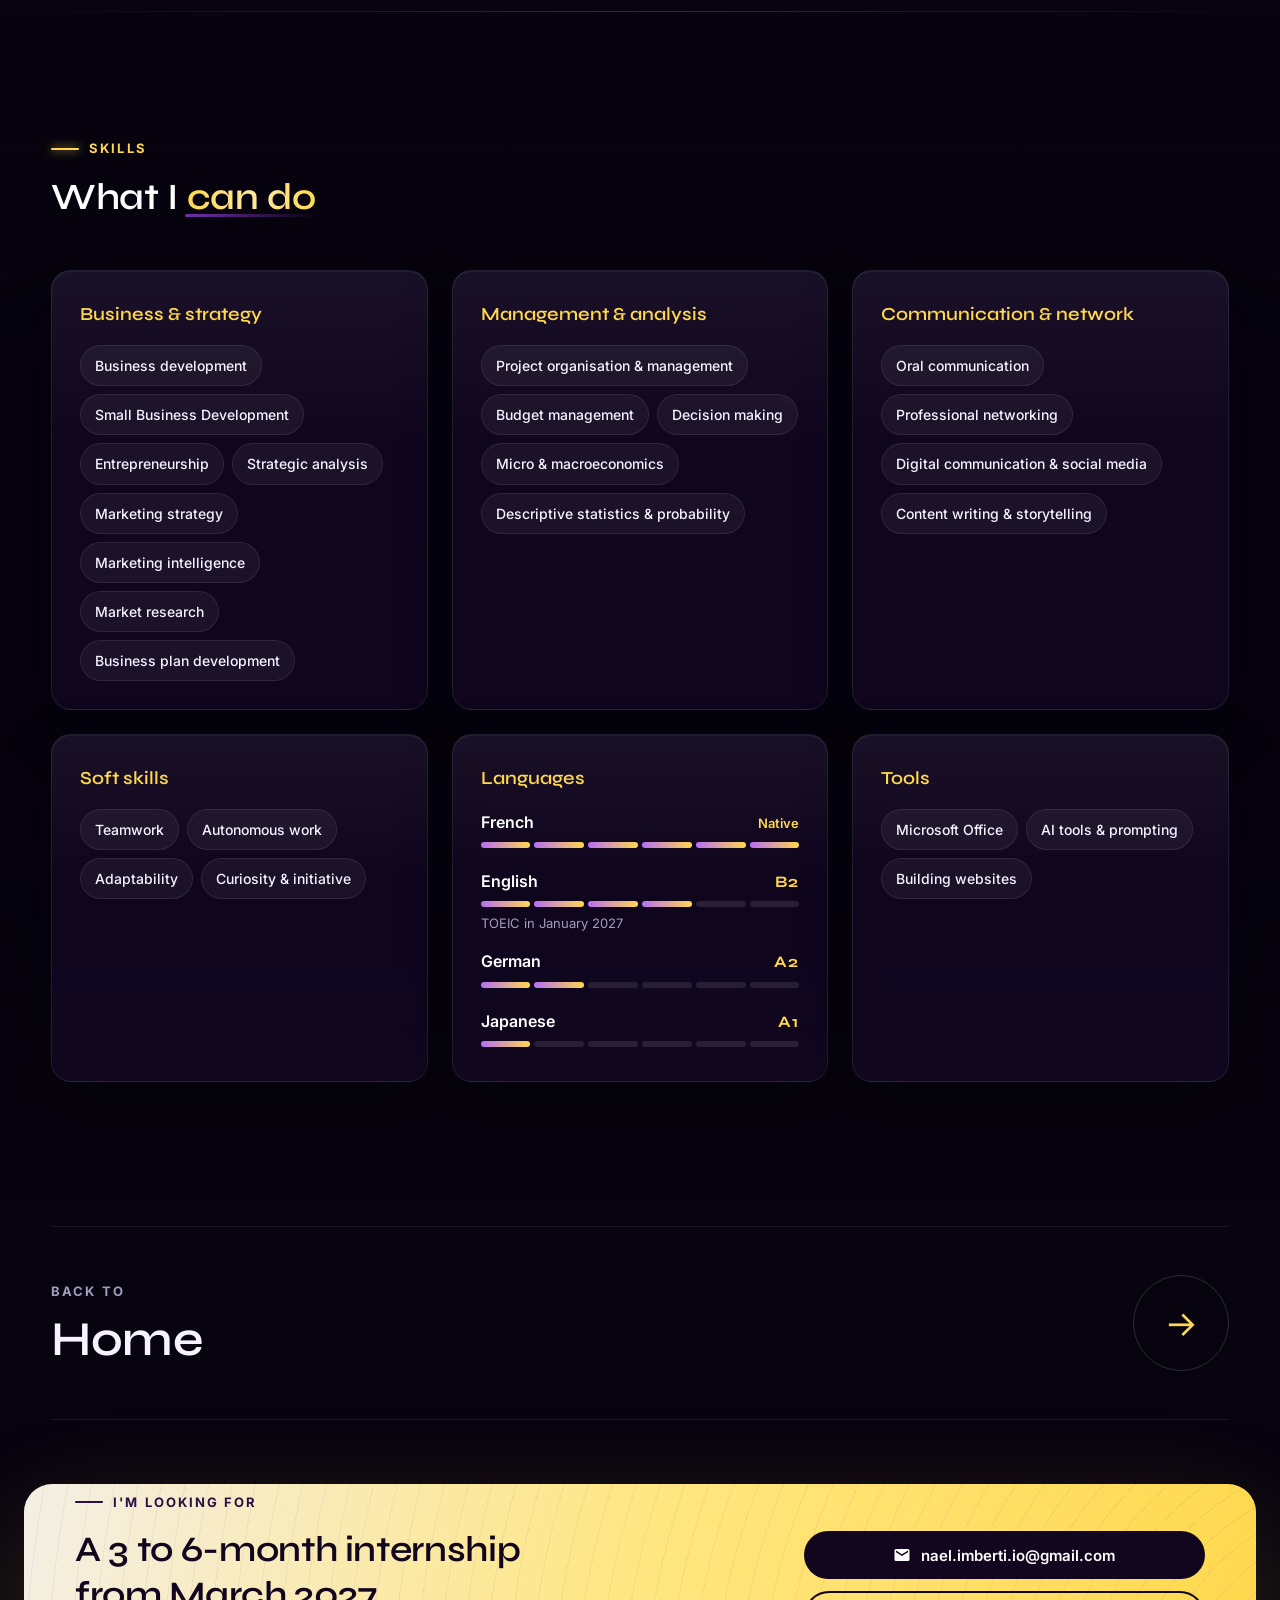
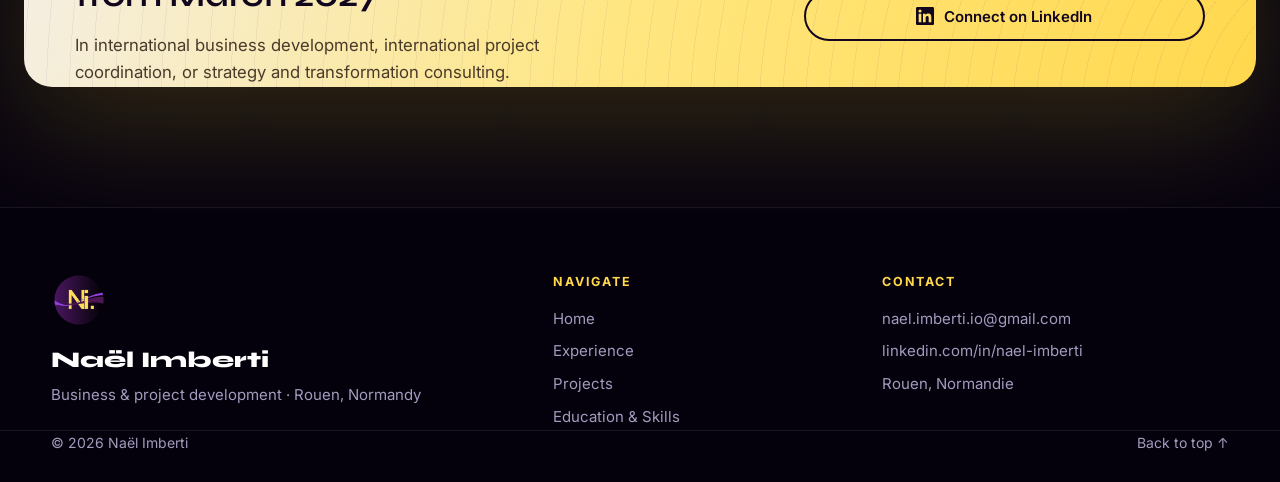
==== commit a5c77fa1: "One timeline per page, student job page - Experience, Projects and Education each get their own time" ====
--- a/education.html
+++ b/education.html
@@ -95,8 +95,40 @@
 
 <section class="section section--flush">
   <div class="container">
+    <div class="chrono reveal" role="group" aria-label="Timeline">
+      <div class="chrono__top">
+        <p class="chrono__hint" data-i18n="chrono.hintEdu">Click a period to jump to the course.</p>
+        <ul class="chrono__legend">
+          <li class="is-edu" data-i18n="chrono.studies">Studies</li>
+          <li class="is-markleg" data-i18n="chrono.mark">Milestone</li>
+        </ul>
+      </div>
+      <div class="chrono__scroll">
+        <div class="chrono__grid" data-from="2021-09" data-to="2027-08">
+          <div class="chrono__years" aria-hidden="true"></div>
+          <div class="chrono__lane">
+            <span class="chrono__label" data-i18n="chrono.studies">Studies</span>
+            <div class="chrono__track" style="--rows: 1">
+            <button type="button" class="chrono__bar is-edu" data-target="edu-bac" data-start="2021-09" data-end="2024-07" data-row="1"><span data-i18n="bar.bac">Baccalauréat · Lycée Simone Veil</span></button>
+            <button type="button" class="chrono__bar is-edu" data-target="edu-dl" data-start="2024-09" data-end="2025-06" data-row="1"><span data-i18n="bar.l1">L1 Maths &amp; Economics</span></button>
+            <button type="button" class="chrono__bar is-edu" data-target="edu-dl" data-start="2025-09" data-end="2026-06" data-row="1"><span data-i18n="bar.l2">L2 Economics</span></button>
+            <button type="button" class="chrono__bar is-edu" data-target="edu-l3" data-start="2026-09" data-end="2027-07" data-row="1"><span data-i18n="bar.l3">L3 Management · IAE Rouen</span></button>
+            </div>
+          </div>
+          <div class="chrono__lane">
+            <span class="chrono__label" data-i18n="chrono.milestones">Milestones</span>
+            <div class="chrono__track" style="--rows: 1">
+            <span class="chrono__mark" data-date="2024-07" data-row="1"><i aria-hidden="true"></i><span data-i18n="mark.bac">Bac, grade Bien</span></span>
+            <span class="chrono__mark" data-date="2027-01" data-row="1"><i aria-hidden="true"></i><span data-i18n="mark.toeic">TOEIC</span></span>
+            </div>
+          </div>
+          <div class="chrono__today" aria-hidden="true"><span data-i18n="chrono.today">Today</span></div>
+        </div>
+      </div>
+    </div>
+
     <div class="timeline">
-      <article class="timeline__item reveal">
+      <article class="timeline__item reveal" id="edu-l3">
         <div class="timeline__date">2026 – 2027</div>
         <div class="card">
           <header class="card__head">
@@ -119,7 +151,7 @@
         </div>
       </article>
 
-      <article class="timeline__item reveal">
+      <article class="timeline__item reveal" id="edu-dl">
         <div class="timeline__date">2024 – 2026</div>
         <div class="card">
           <header class="card__head">
@@ -140,7 +172,7 @@
           <p class="muted" data-i18n="edu2.p2">A demanding course. It gave me rigour and the habit of working on my own, and it's where I realised I wanted to move towards management and business.</p>
         </div>
       </article>
-          <article class="timeline__item reveal">
+          <article class="timeline__item reveal" id="edu-bac">
         <div class="timeline__date">2021 – 2024</div>
         <div class="card">
           <header class="card__head">
--- a/assets/css/style.css
+++ b/assets/css/style.css
@@ -1008,3 +1008,28 @@
   .timeline__item:nth-child(2) { order: 2; }
   .timeline__item:nth-child(3) { order: 1; }
 }
+
+/* ==========================================================================
+   Per-page timelines: milestones, programme steps, highlight on jump
+   ========================================================================== */
+.is-step { --c: rgba(183, 110, 245, .28); }
+.chrono__bar.is-step { color: var(--ink); opacity: .85; border: 1px dashed rgba(183, 110, 245, .6); }
+.chrono__legend li.is-markleg::before { width: 9px; height: 9px; border-radius: 1px; background: var(--gold); transform: rotate(45deg); box-shadow: 0 0 8px var(--gold); }
+.chrono__mark {
+  position: absolute; left: var(--s, 0%); top: calc((var(--r, 1) - 1) * 38px + 4px); height: 30px;
+  display: flex; align-items: center; gap: 8px; margin-left: -6px; white-space: nowrap; z-index: 3;
+  color: var(--gold); font: 600 12.5px/1 var(--sans); text-decoration: none;
+}
+.chrono__mark i { width: 12px; height: 12px; flex-shrink: 0; border-radius: 2px; background: var(--gold); transform: rotate(45deg); box-shadow: 0 0 0 3px var(--purple-900), 0 0 12px var(--gold); }
+.chrono__mark.is-right { flex-direction: row-reverse; margin-left: 0; transform: translateX(calc(-100% + 6px)); }
+a.chrono__mark:hover span { text-decoration: underline; text-underline-offset: 3px; }
+.chrono__lane .chrono__label { padding-right: 12px; }
+
+/* jump from a timeline bar to a course card */
+@keyframes flash { 0%, 100% { box-shadow: var(--shadow); } 30% { box-shadow: 0 0 0 2px var(--gold), 0 0 50px rgba(255, 216, 77, .35); } }
+.is-flash > .card { animation: flash 1.8s var(--ease-out); }
+
+/* Education: the timeline above already draws the line, keep only dates on the cards */
+.chrono ~ .timeline::before, .chrono ~ .timeline .timeline__item::before { display: none; }
+@media (min-width: 1100px) { .chrono ~ .timeline { padding-top: 34px; } .chrono ~ .timeline .timeline__date { left: 0; } }
+@media (max-width: 1099px) { .chrono ~ .timeline .timeline__item { padding-left: 0; } }
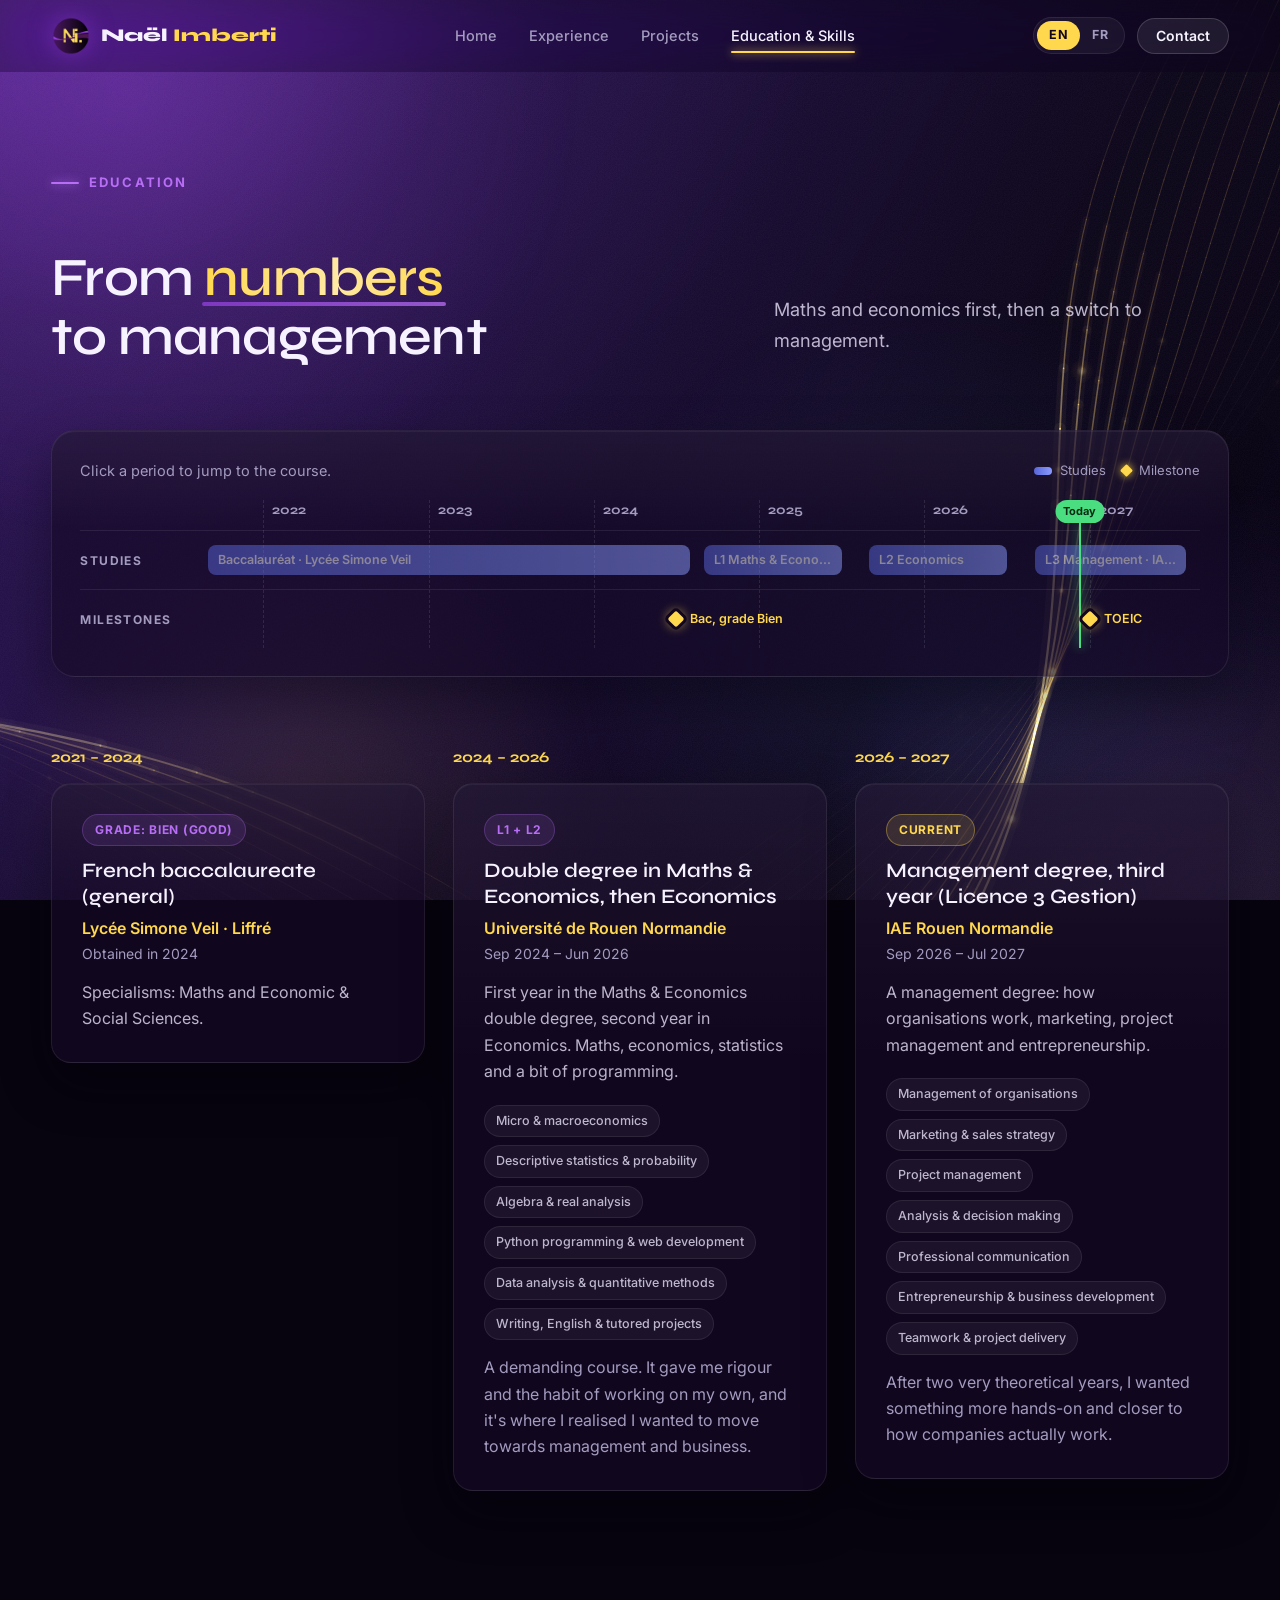
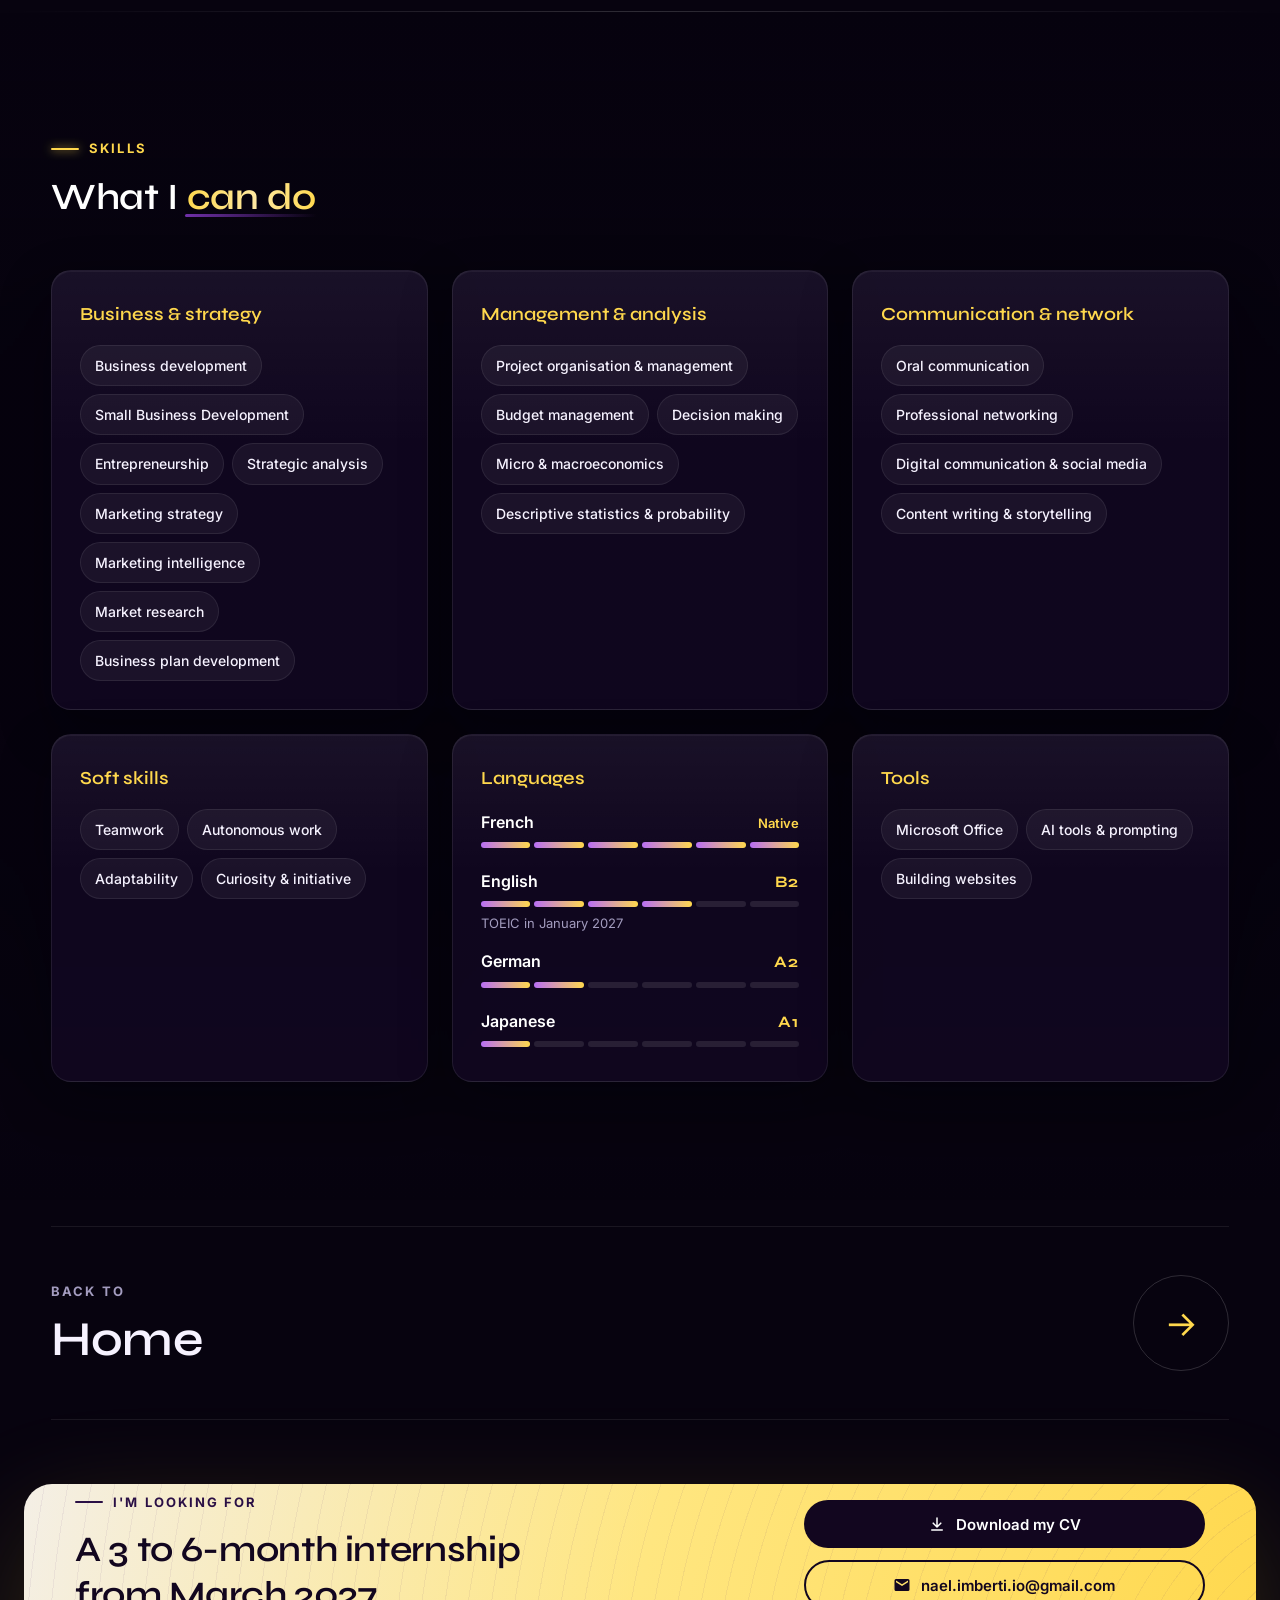
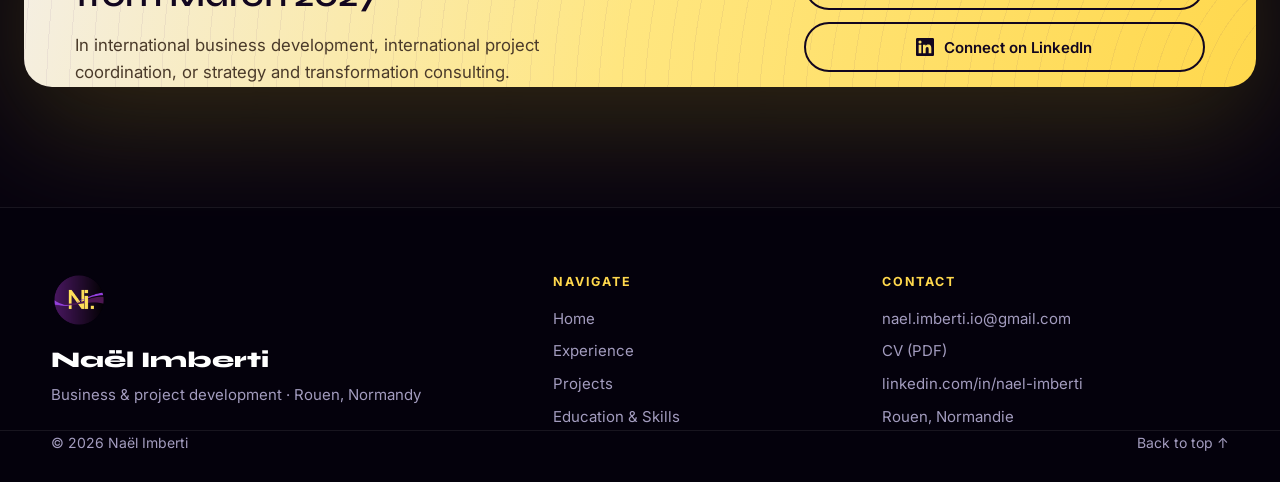
==== commit 26989de5: "Student jobs page, downloadable CV per language - Experience: a 'Student jobs' card and timeline lan" ====
--- a/education.html
+++ b/education.html
@@ -295,7 +295,9 @@
       <p class="cta__text" data-i18n="cta.text">In international business development, international project coordination, or strategy and transformation consulting.</p>
     </div>
     <div class="cta__actions">
-      <a class="btn btn--dark" href="mailto:nael.imberti.io@gmail.com">
+      <a class="btn btn--dark" href="assets/cv/CV_Nael_Imberti_EN.pdf" download="CV_Nael_Imberti_EN.pdf" data-lang-only="en"><svg viewBox="0 0 24 24" width="18" height="18" aria-hidden="true"><path fill="currentColor" d="M12 3a1 1 0 0 1 1 1v9.6l3.3-3.3a1 1 0 1 1 1.4 1.4l-5 5a1 1 0 0 1-1.4 0l-5-5a1 1 0 1 1 1.4-1.4l3.3 3.3V4a1 1 0 0 1 1-1ZM5 19h14a1 1 0 1 1 0 2H5a1 1 0 1 1 0-2Z"/></svg> <span>Download my CV</span></a>
+      <a class="btn btn--dark" href="assets/cv/CV_Nael_Imberti_FR.pdf" download="CV_Nael_Imberti_FR.pdf" data-lang-only="fr" lang="fr"><svg viewBox="0 0 24 24" width="18" height="18" aria-hidden="true"><path fill="currentColor" d="M12 3a1 1 0 0 1 1 1v9.6l3.3-3.3a1 1 0 1 1 1.4 1.4l-5 5a1 1 0 0 1-1.4 0l-5-5a1 1 0 1 1 1.4-1.4l3.3 3.3V4a1 1 0 0 1 1-1ZM5 19h14a1 1 0 1 1 0 2H5a1 1 0 1 1 0-2Z"/></svg> <span>Télécharger mon CV</span></a>
+      <a class="btn btn--outline-dark" href="mailto:nael.imberti.io@gmail.com">
         <svg viewBox="0 0 24 24" width="18" height="18" aria-hidden="true"><path fill="currentColor" d="M20 4H4a2 2 0 0 0-2 2v12a2 2 0 0 0 2 2h16a2 2 0 0 0 2-2V6a2 2 0 0 0-2-2Zm0 4.2-8 5-8-5V6l8 5 8-5v2.2Z"/></svg>
         nael.imberti.io@gmail.com
       </a>
@@ -330,6 +332,7 @@
       <p class="footer__h" data-i18n="footer.contact">Contact</p>
       <ul class="footer__links">
         <li><a href="mailto:nael.imberti.io@gmail.com">nael.imberti.io@gmail.com</a></li>
+        <li><a href="assets/cv/CV_Nael_Imberti_EN.pdf" download data-lang-only="en">CV (PDF)</a><a href="assets/cv/CV_Nael_Imberti_FR.pdf" download data-lang-only="fr" lang="fr">CV (PDF)</a></li>
         <li><a href="https://www.linkedin.com/in/nael-imberti/" target="_blank" rel="noopener">linkedin.com/in/nael-imberti</a></li>
         <li>Rouen, Normandie</li>
       </ul>
--- a/assets/css/style.css
+++ b/assets/css/style.css
@@ -1033,3 +1033,15 @@
 .chrono ~ .timeline::before, .chrono ~ .timeline .timeline__item::before { display: none; }
 @media (min-width: 1100px) { .chrono ~ .timeline { padding-top: 34px; } .chrono ~ .timeline .timeline__date { left: 0; } }
 @media (max-width: 1099px) { .chrono ~ .timeline .timeline__item { padding-left: 0; } }
+
+/* ───────── CV: the button matching the page language ───────── */
+html[lang="fr"] [data-lang-only="en"], html:not([lang="fr"]) [data-lang-only="fr"] { display: none !important; }
+@media (max-width: 480px) { .btn--hide-sm { display: none; } }
+
+/* ───────── Student jobs ───────── */
+.is-job { --c: linear-gradient(90deg, #2fb98c, #6be3b7); }
+.chrono__bar.is-job { color: #04261a; }
+.jobs { display: grid; grid-template-columns: repeat(auto-fit, minmax(min(100%, 300px), 1fr)); gap: 24px; }
+.jobs__item > .card { height: 100%; }
+#espace-monde { scroll-margin-top: calc(var(--header-h) + 12px); }
+.chrono__bar.is-short { padding: 0 4px; justify-content: center; font-size: 12px; }
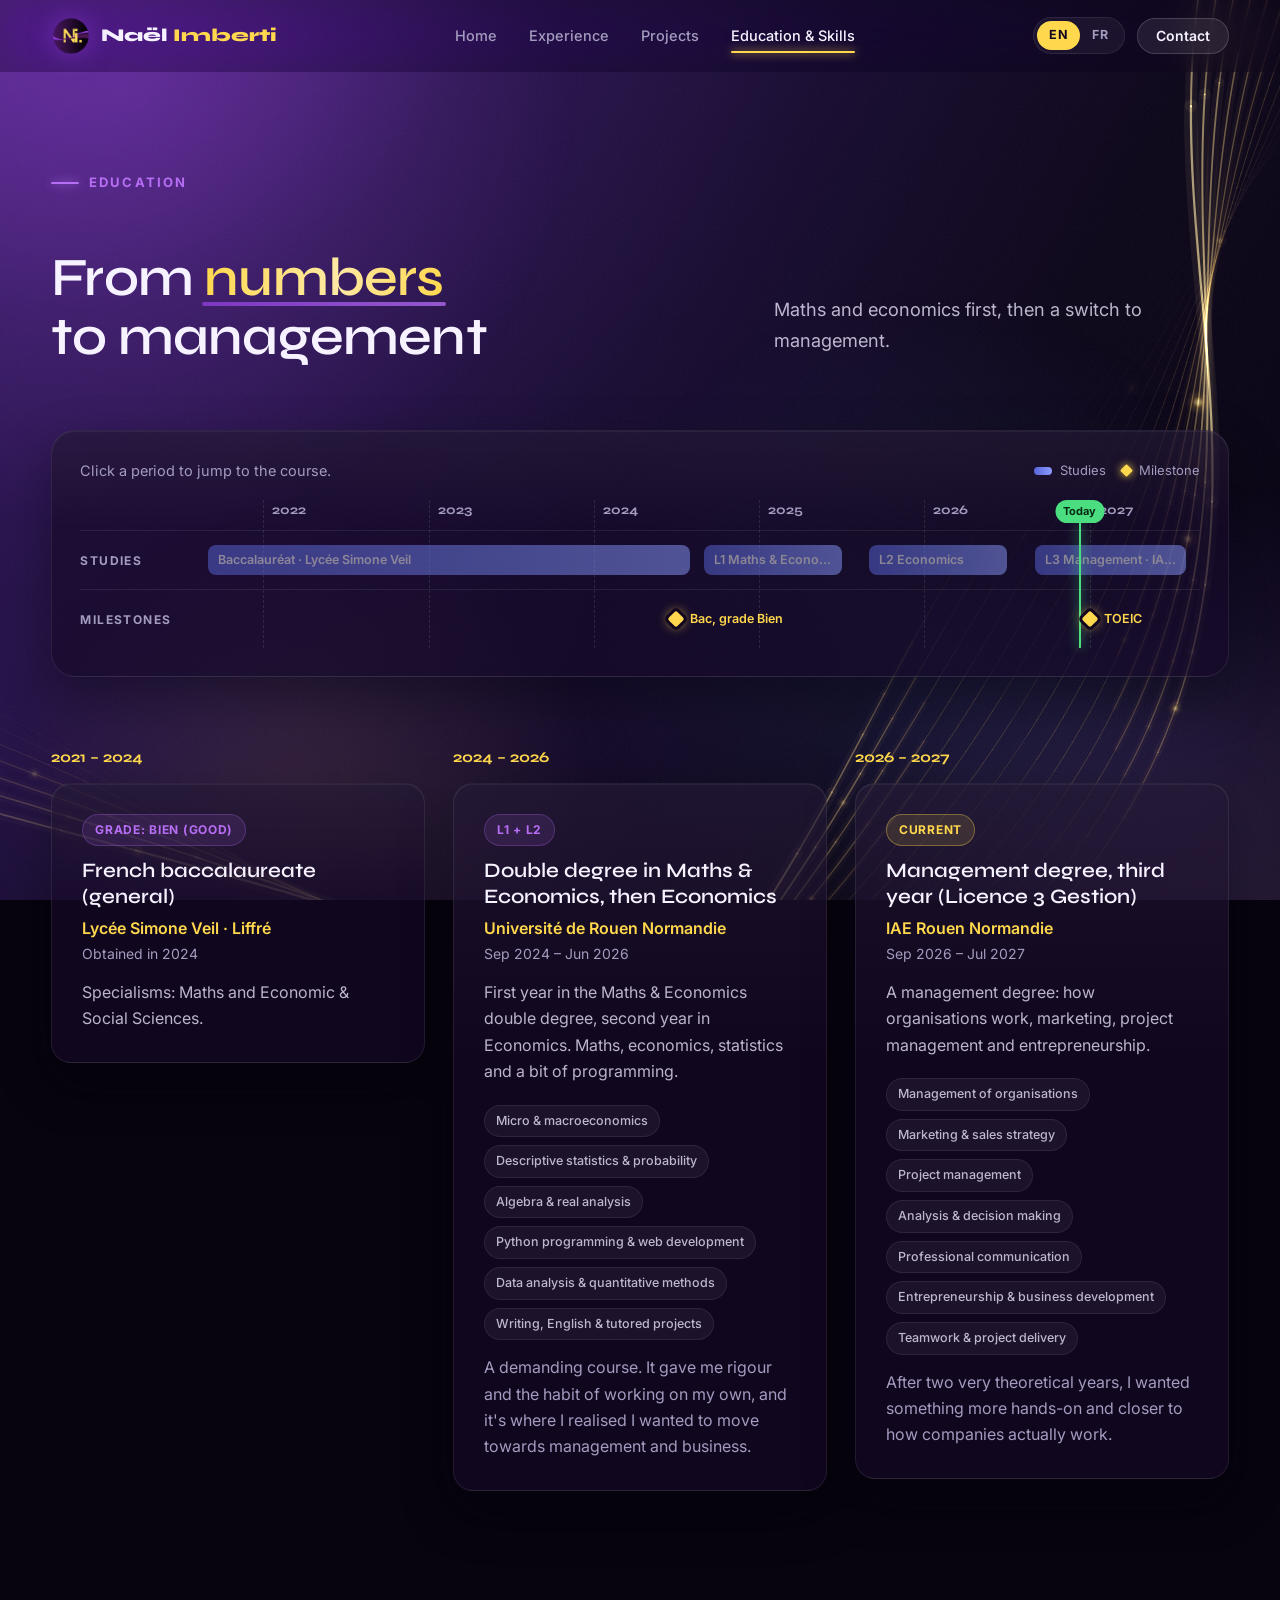
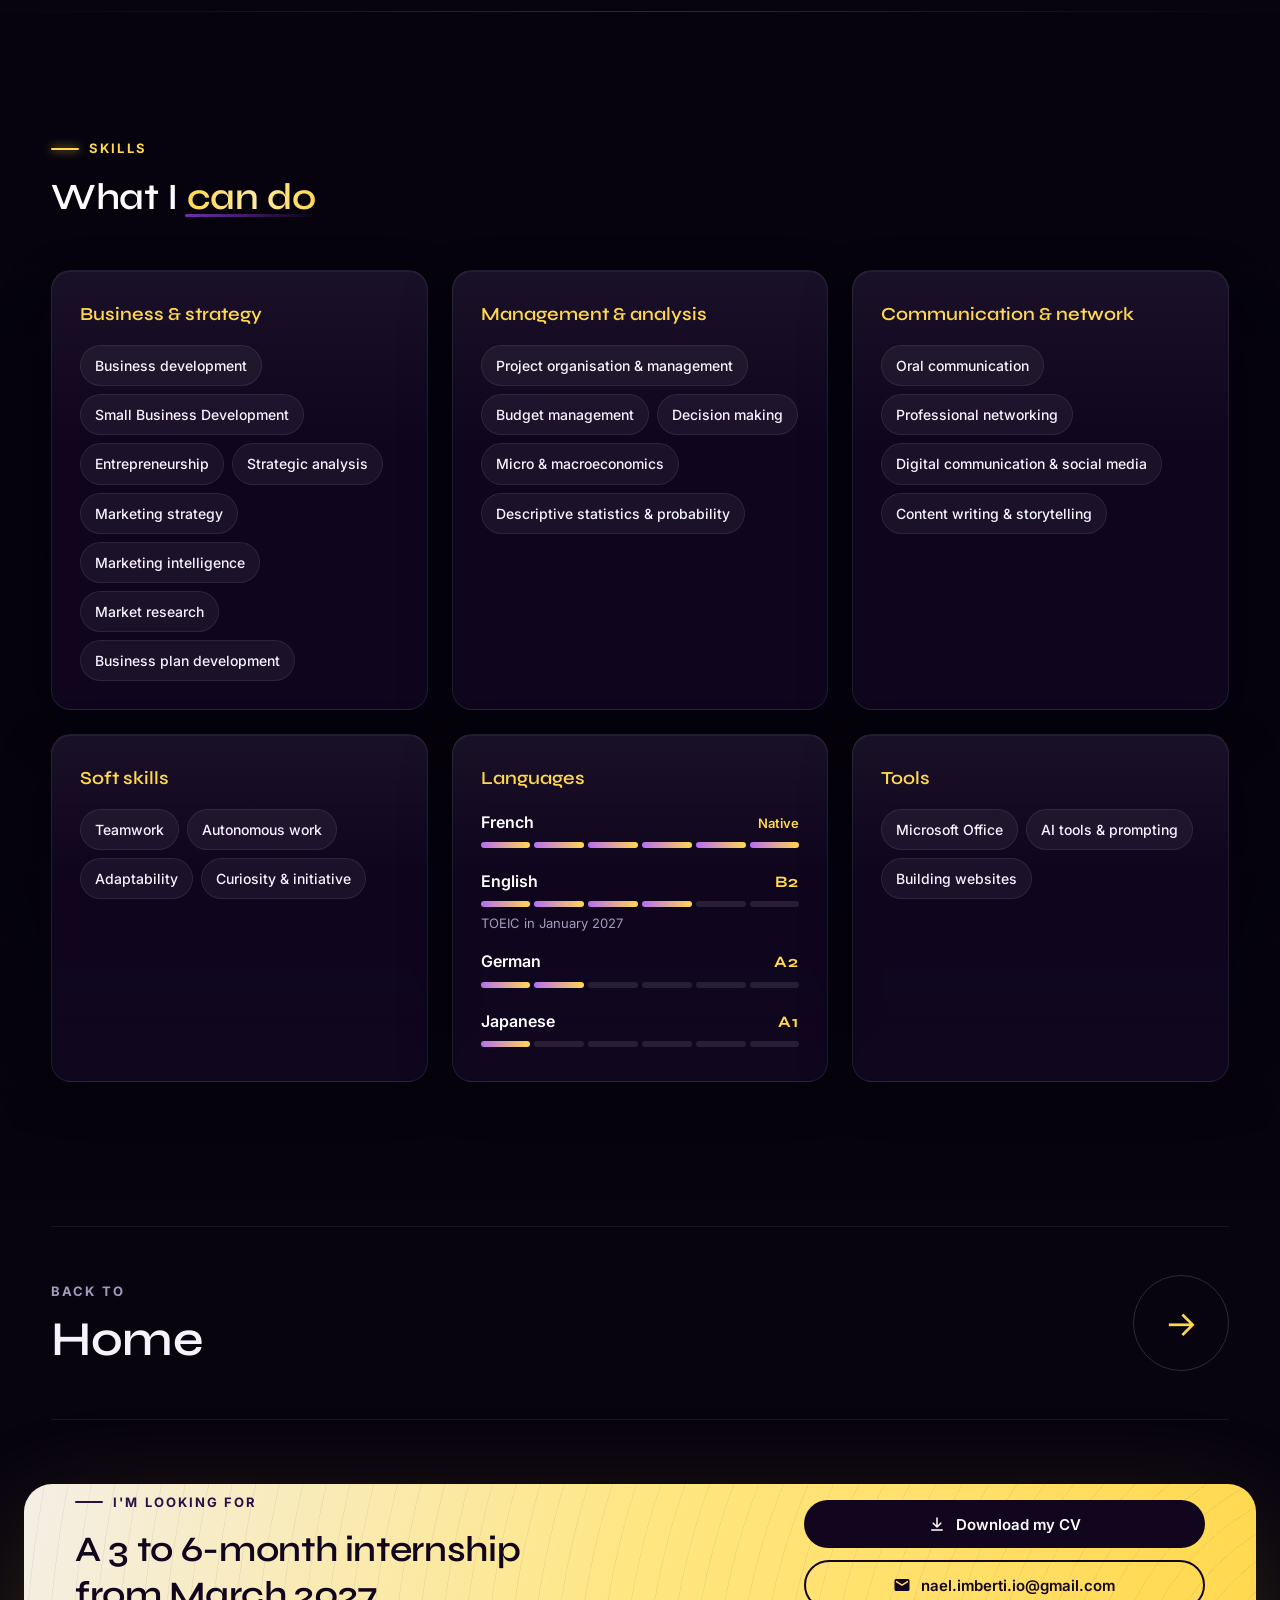
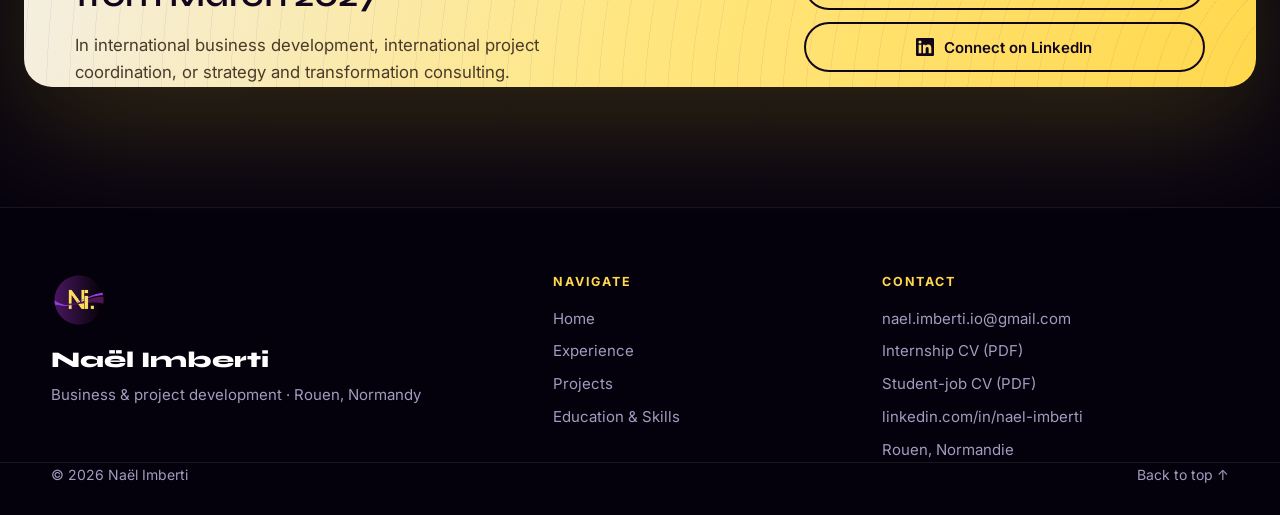
==== commit 4136af34: "Updated CVs, student-job CV, Normandie Création internship - Internship CVs (EN/FR) replaced with th" ====
--- a/education.html
+++ b/education.html
@@ -332,7 +332,8 @@
       <p class="footer__h" data-i18n="footer.contact">Contact</p>
       <ul class="footer__links">
         <li><a href="mailto:nael.imberti.io@gmail.com">nael.imberti.io@gmail.com</a></li>
-        <li><a href="assets/cv/CV_Nael_Imberti_EN.pdf" download data-lang-only="en">CV (PDF)</a><a href="assets/cv/CV_Nael_Imberti_FR.pdf" download data-lang-only="fr" lang="fr">CV (PDF)</a></li>
+        <li><a href="assets/cv/CV_Nael_Imberti_EN.pdf" download data-lang-only="en">Internship CV (PDF)</a><a href="assets/cv/CV_Nael_Imberti_FR.pdf" download data-lang-only="fr" lang="fr">CV stage (PDF)</a></li>
+        <li><a href="assets/cv/CV_Job_Etudiant_Nael_Imberti_EN.pdf" download data-lang-only="en">Student-job CV (PDF)</a><a href="assets/cv/CV_Job_Etudiant_Nael_Imberti_FR.pdf" download data-lang-only="fr" lang="fr">CV job étudiant (PDF)</a></li>
         <li><a href="https://www.linkedin.com/in/nael-imberti/" target="_blank" rel="noopener">linkedin.com/in/nael-imberti</a></li>
         <li>Rouen, Normandie</li>
       </ul>
--- a/assets/css/style.css
+++ b/assets/css/style.css
@@ -1045,3 +1045,4 @@
 .jobs__item > .card { height: 100%; }
 #espace-monde { scroll-margin-top: calc(var(--header-h) + 12px); }
 .chrono__bar.is-short { padding: 0 4px; justify-content: center; font-size: 12px; }
+.page-hero__actions { display: flex; flex-wrap: wrap; gap: 12px; margin-top: 26px; }
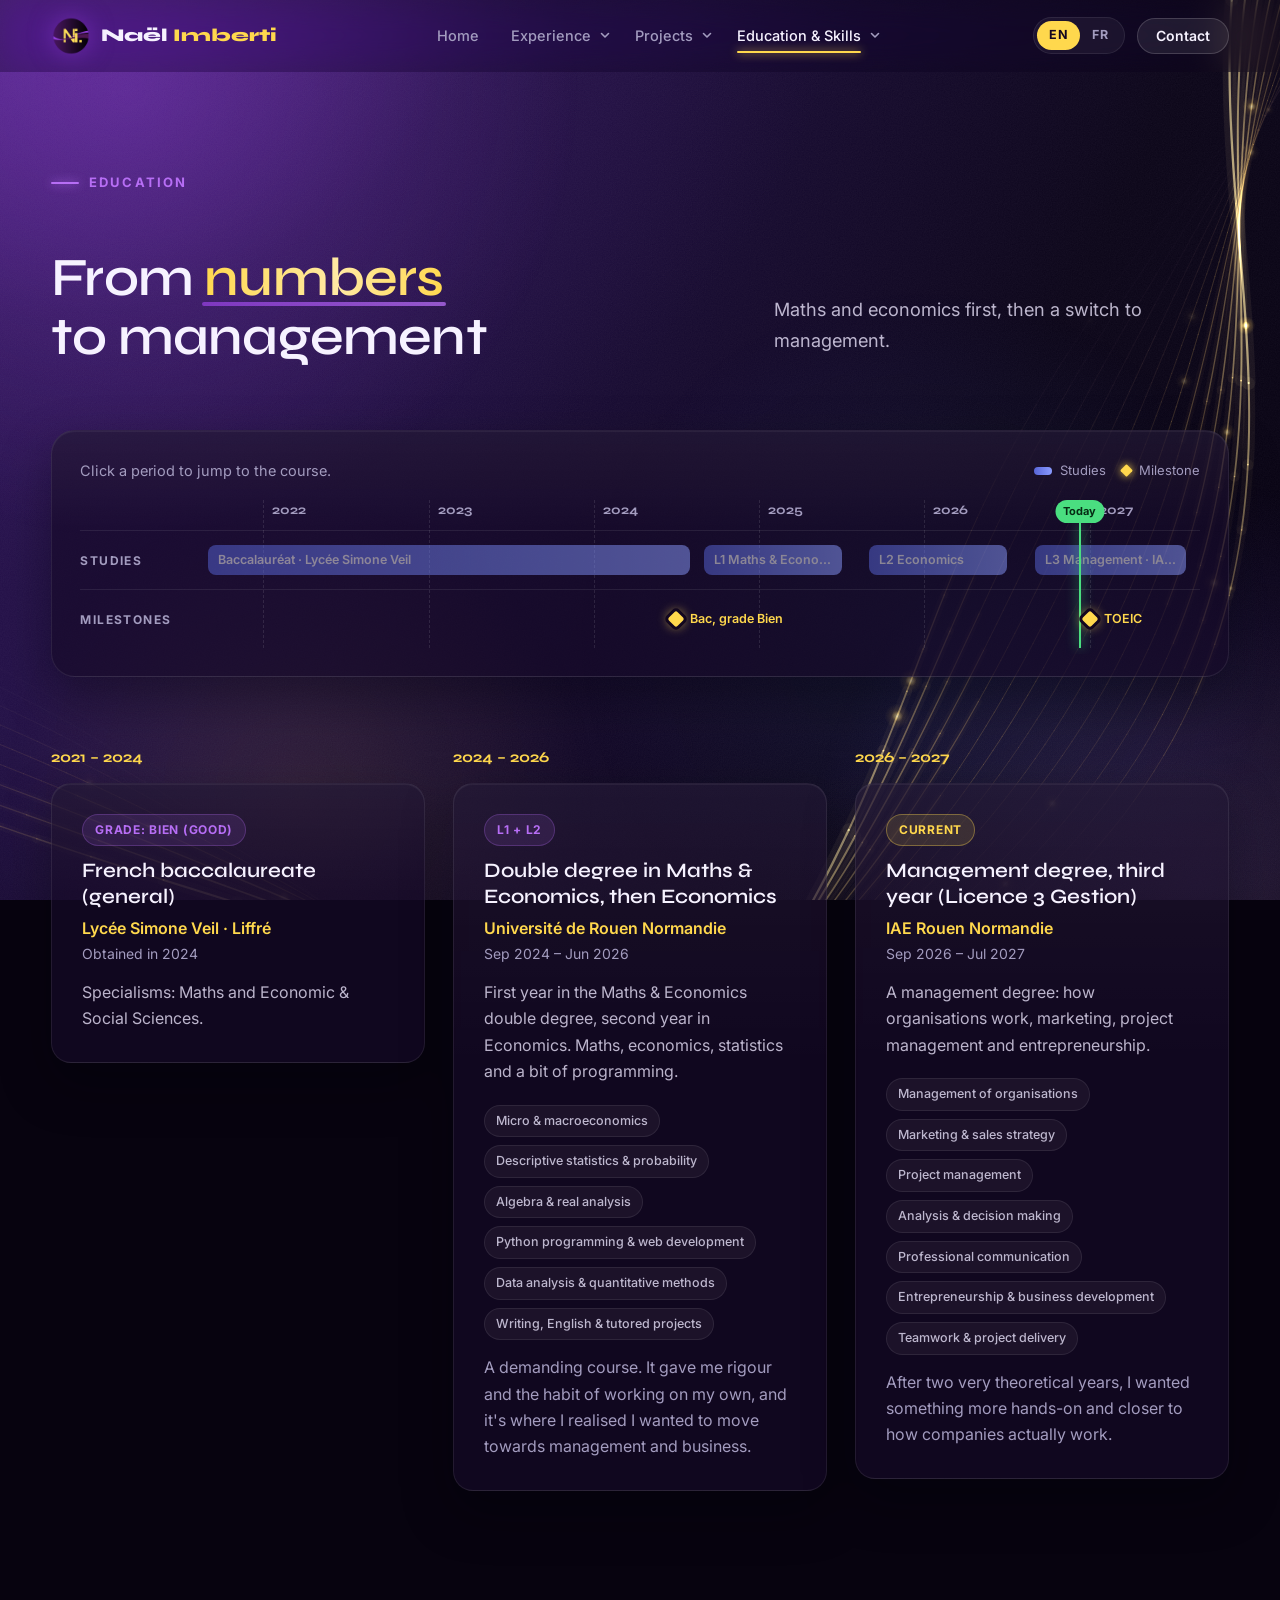
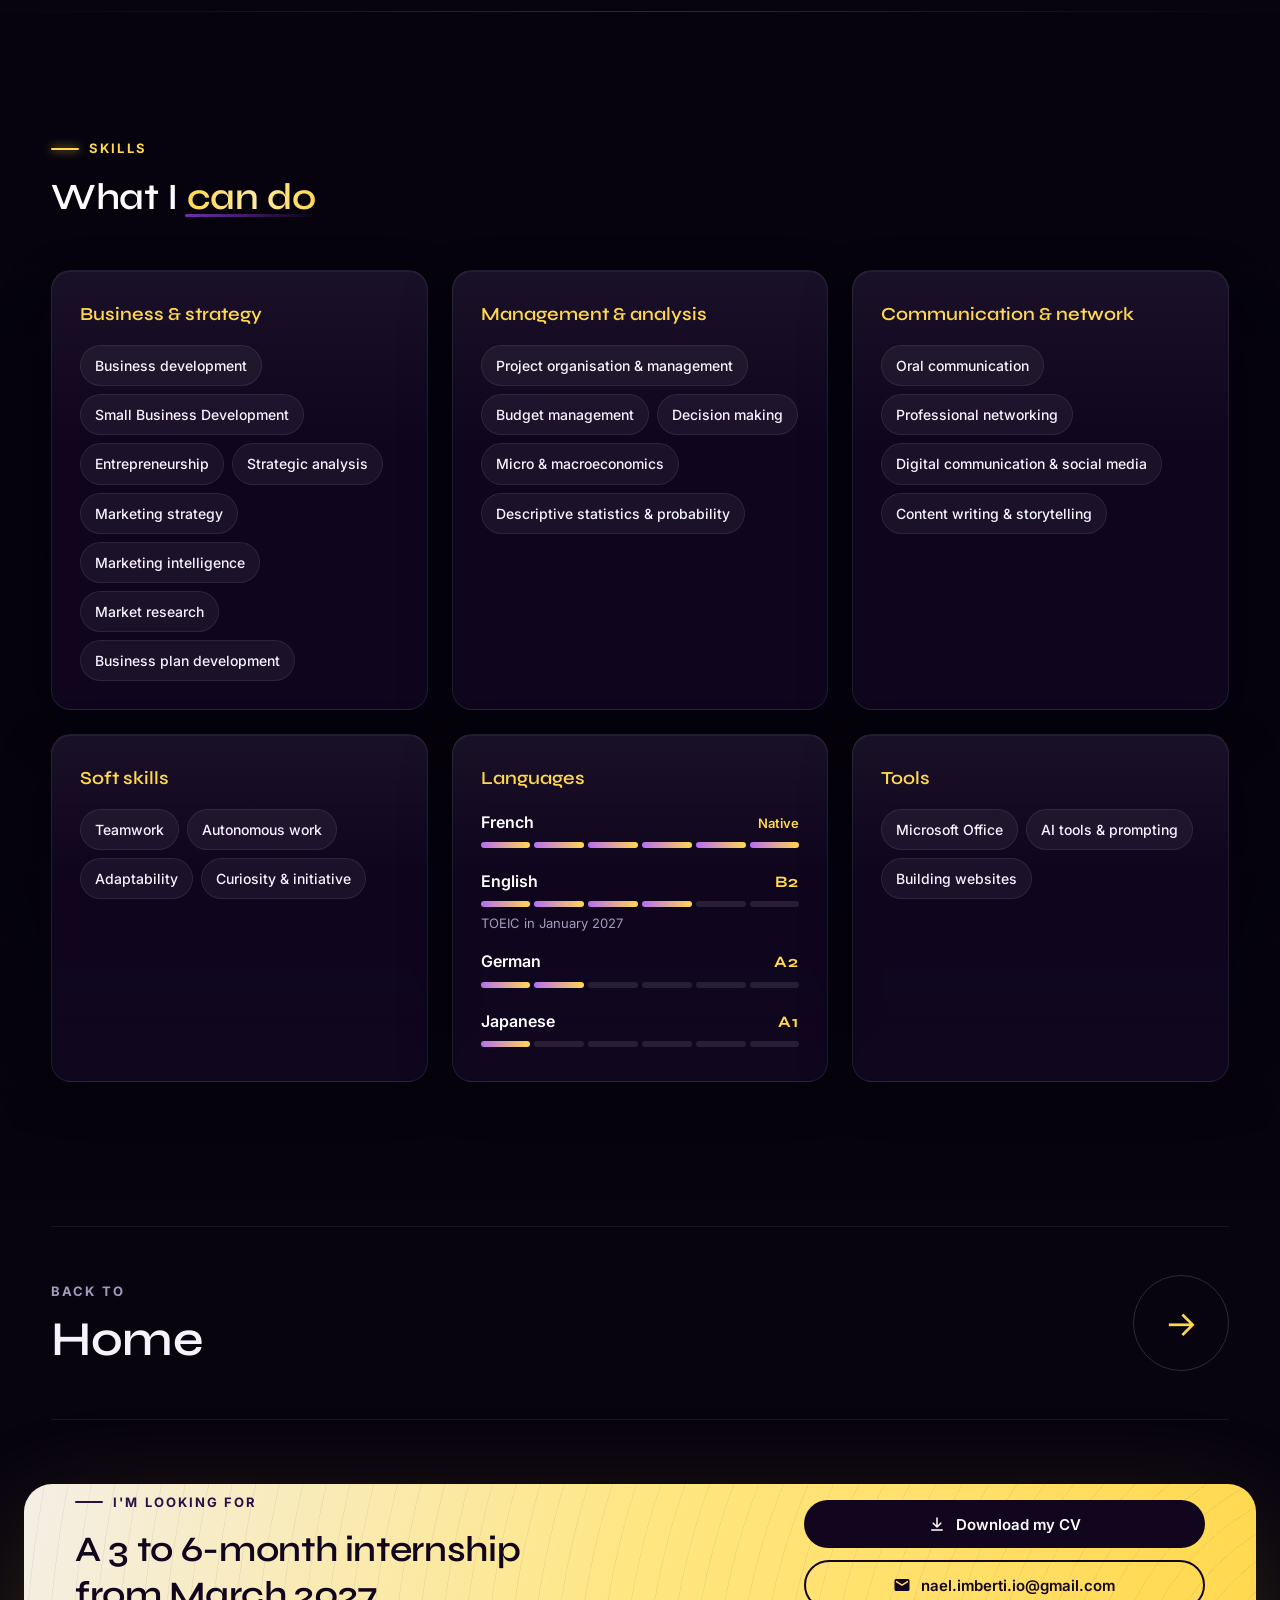
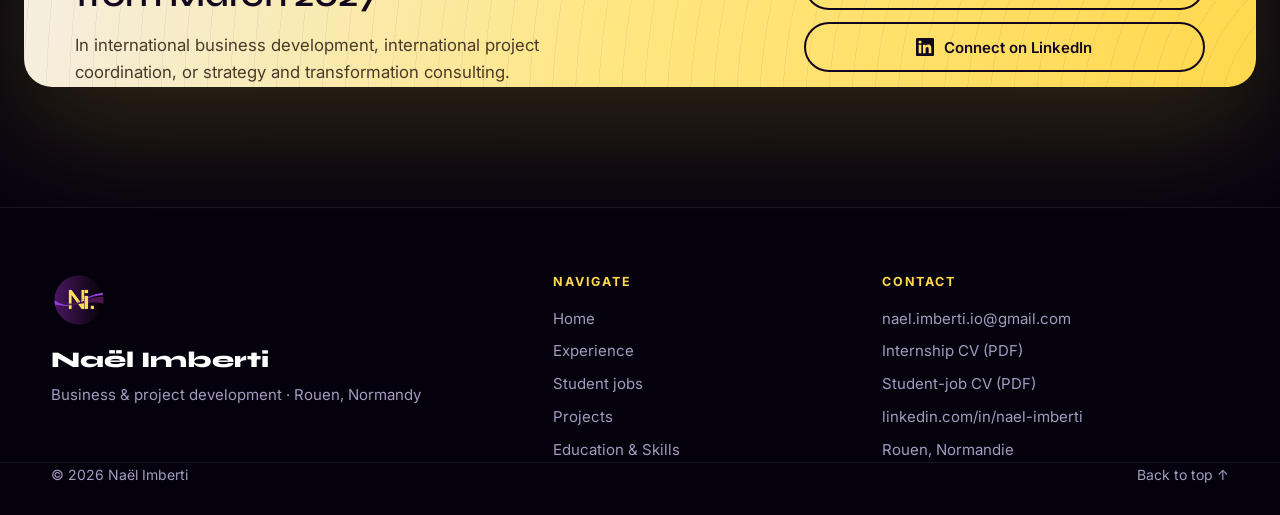
==== commit 7de72d1a: "Dropdown menus, student jobs as their own page - Header menu with dropdowns: Experience (internships" ====
--- a/education.html
+++ b/education.html
@@ -60,9 +60,31 @@
 
     <nav class="nav" id="nav" aria-label="Main">
       <a href="index.html" data-i18n="nav.home">Home</a>
-      <a href="experience.html" data-i18n="nav.experience">Experience</a>
-      <a href="projects.html" data-i18n="nav.projects">Projects</a>
-      <a href="education.html" class="is-active" aria-current="page" data-i18n="nav.eduskills">Education &amp; Skills</a>
+      <div class="nav__item has-sub">
+        <a href="experience.html" data-i18n="nav.experience">Experience</a>
+        <button type="button" class="nav__toggle" aria-expanded="false" aria-label="Experience: submenu"><svg viewBox="0 0 12 12" width="12" height="12" aria-hidden="true"><path d="M2.5 4.5 6 8l3.5-3.5" fill="none" stroke="currentColor" stroke-width="1.6" stroke-linecap="round" stroke-linejoin="round"/></svg></button>
+        <div class="nav__sub">
+          <a href="experience.html" data-i18n="nav.internships">Internships &amp; experience</a>
+          <a href="jobs.html" data-i18n="nav.jobs">Student jobs</a>
+        </div>
+      </div>
+      <div class="nav__item has-sub">
+        <a href="projects.html" data-i18n="nav.projects">Projects</a>
+        <button type="button" class="nav__toggle" aria-expanded="false" aria-label="Projects: submenu"><svg viewBox="0 0 12 12" width="12" height="12" aria-hidden="true"><path d="M2.5 4.5 6 8l3.5-3.5" fill="none" stroke="currentColor" stroke-width="1.6" stroke-linecap="round" stroke-linejoin="round"/></svg></button>
+        <div class="nav__sub">
+          <a href="projects.html" data-i18n="nav.allprojects">All projects</a>
+          <a href="projects/silva-edita.html">Silva Edita</a>
+          <a href="projects/jeunes-pousses.html">Naillies · Les Jeunes Pousses</a>
+        </div>
+      </div>
+      <div class="nav__item has-sub">
+        <a href="education.html" class="is-active" aria-current="page" data-i18n="nav.eduskills">Education &amp; Skills</a>
+        <button type="button" class="nav__toggle" aria-expanded="false" aria-label="Education &amp; Skills: submenu"><svg viewBox="0 0 12 12" width="12" height="12" aria-hidden="true"><path d="M2.5 4.5 6 8l3.5-3.5" fill="none" stroke="currentColor" stroke-width="1.6" stroke-linecap="round" stroke-linejoin="round"/></svg></button>
+        <div class="nav__sub">
+          <a href="education.html" data-i18n="nav.course">My studies</a>
+          <a href="education.html#skills" data-i18n="nav.skills2">Skills &amp; languages</a>
+        </div>
+      </div>
       <a href="#contact" class="nav__cta-mobile" data-i18n="nav.contact">Contact</a>
     </nav>
 
@@ -324,6 +346,7 @@
       <ul class="footer__links">
         <li><a href="index.html" data-i18n="nav.home">Home</a></li>
         <li><a href="experience.html" data-i18n="nav.experience">Experience</a></li>
+        <li><a href="jobs.html" data-i18n="nav.jobs">Student jobs</a></li>
         <li><a href="projects.html" data-i18n="nav.projects">Projects</a></li>
         <li><a href="education.html" data-i18n="nav.eduskills">Education &amp; Skills</a></li>
       </ul>
--- a/assets/css/style.css
+++ b/assets/css/style.css
@@ -1046,3 +1046,41 @@
 #espace-monde { scroll-margin-top: calc(var(--header-h) + 12px); }
 .chrono__bar.is-short { padding: 0 4px; justify-content: center; font-size: 12px; }
 .page-hero__actions { display: flex; flex-wrap: wrap; gap: 12px; margin-top: 26px; }
+
+/* ==========================================================================
+   Dropdown menus
+   ========================================================================== */
+.nav__item { position: relative; display: flex; align-items: center; }
+.nav__toggle {
+  display: grid; place-items: center; width: 24px; height: 30px; margin-left: -12px; padding: 0;
+  border: 0; background: transparent; color: var(--muted); cursor: pointer; border-radius: 6px;
+}
+.nav__toggle svg { transition: transform .25s var(--ease-out); }
+.nav__item:hover .nav__toggle, .nav__item.is-open .nav__toggle { color: var(--ink); }
+.nav__item:hover .nav__toggle svg, .nav__item:focus-within .nav__toggle svg, .nav__item.is-open .nav__toggle svg { transform: rotate(180deg); }
+.nav__sub {
+  position: absolute; top: calc(100% + 12px); left: 0; z-index: 10; min-width: 240px;
+  display: flex; flex-direction: column; gap: 2px; padding: 8px; border-radius: 14px;
+  background: rgba(14, 6, 26, .97); border: 1px solid var(--line-strong); box-shadow: 0 24px 50px rgba(0, 0, 0, .5);
+  opacity: 0; visibility: hidden; transform: translateY(-6px); transition: opacity .2s, transform .2s var(--ease-out), visibility .2s;
+}
+.nav__sub::before { content: ''; position: absolute; left: 0; right: 0; top: -14px; height: 14px; }
+.nav__item:hover .nav__sub, .nav__item:focus-within .nav__sub, .nav__item.is-open .nav__sub { opacity: 1; visibility: visible; transform: none; }
+.nav .nav__sub a { padding: 10px 12px; border-radius: 10px; font-size: 14.5px; color: var(--text); white-space: nowrap; }
+.nav .nav__sub a:hover { background: rgba(255, 255, 255, .06); color: var(--ink); }
+.nav .nav__sub a[aria-current="page"] { color: var(--gold); }
+.nav .nav__sub a::after { display: none !important; }
+@media (max-width: 980px) {
+  .nav__item { display: block; }
+  .nav__toggle { display: none; }
+  .nav__sub { position: static; min-width: 0; padding: 0 0 6px; border: 0; border-radius: 0; background: none; box-shadow: none; opacity: 1; visibility: visible; transform: none; }
+  .nav__sub::before { display: none; }
+  .nav .nav__sub a { padding: 9px 8px 9px 24px; font-size: 15px; color: var(--muted); border-bottom: 0; border-radius: 0; }
+  .nav__item > a { display: block; }
+  .nav { max-height: calc(100vh - var(--header-h)); overflow-y: auto; }
+}
+
+/* Home: four chapters */
+@media (min-width: 1280px) { .explore { grid-template-columns: repeat(4, minmax(0, 1fr)); } }
+@media (min-width: 901px) and (max-width: 1279px) { .explore { grid-template-columns: repeat(2, minmax(0, 1fr)); } }
+@media (max-width: 980px) { .nav { background: #0d0619; } }
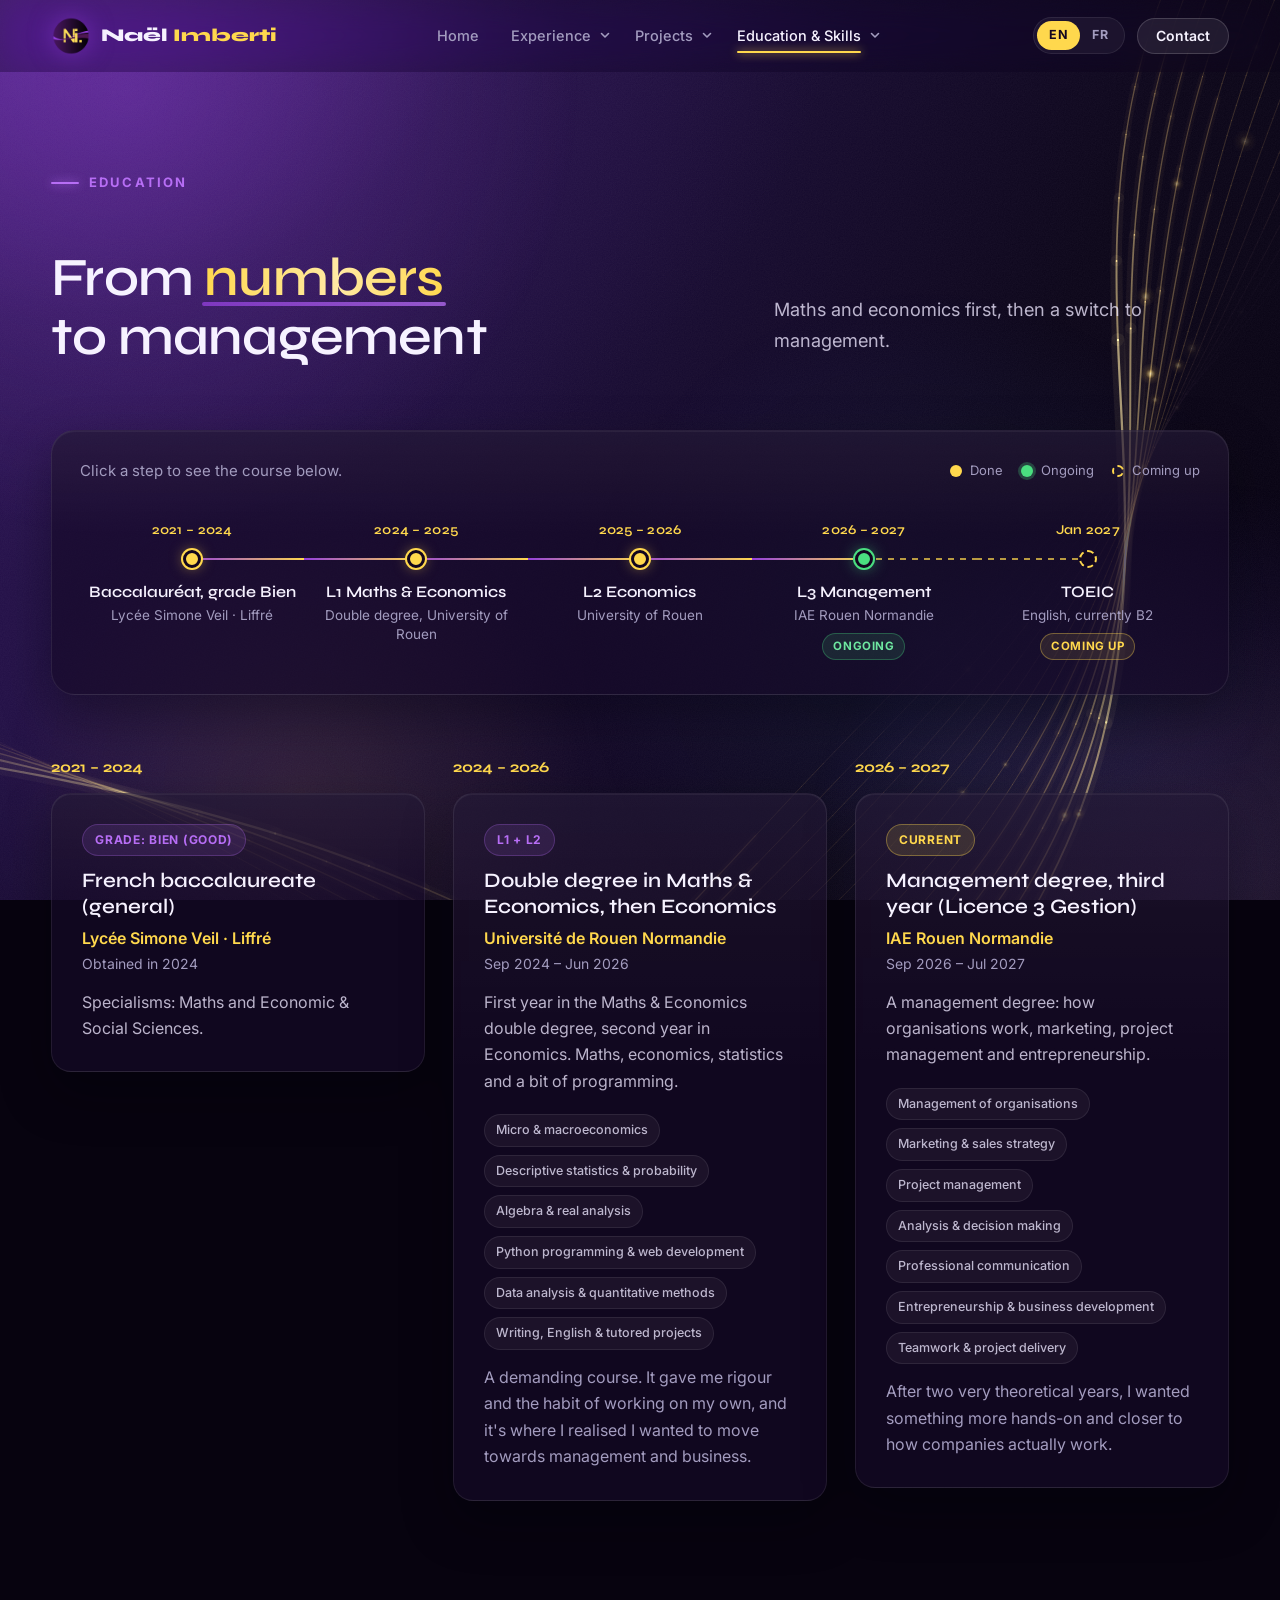
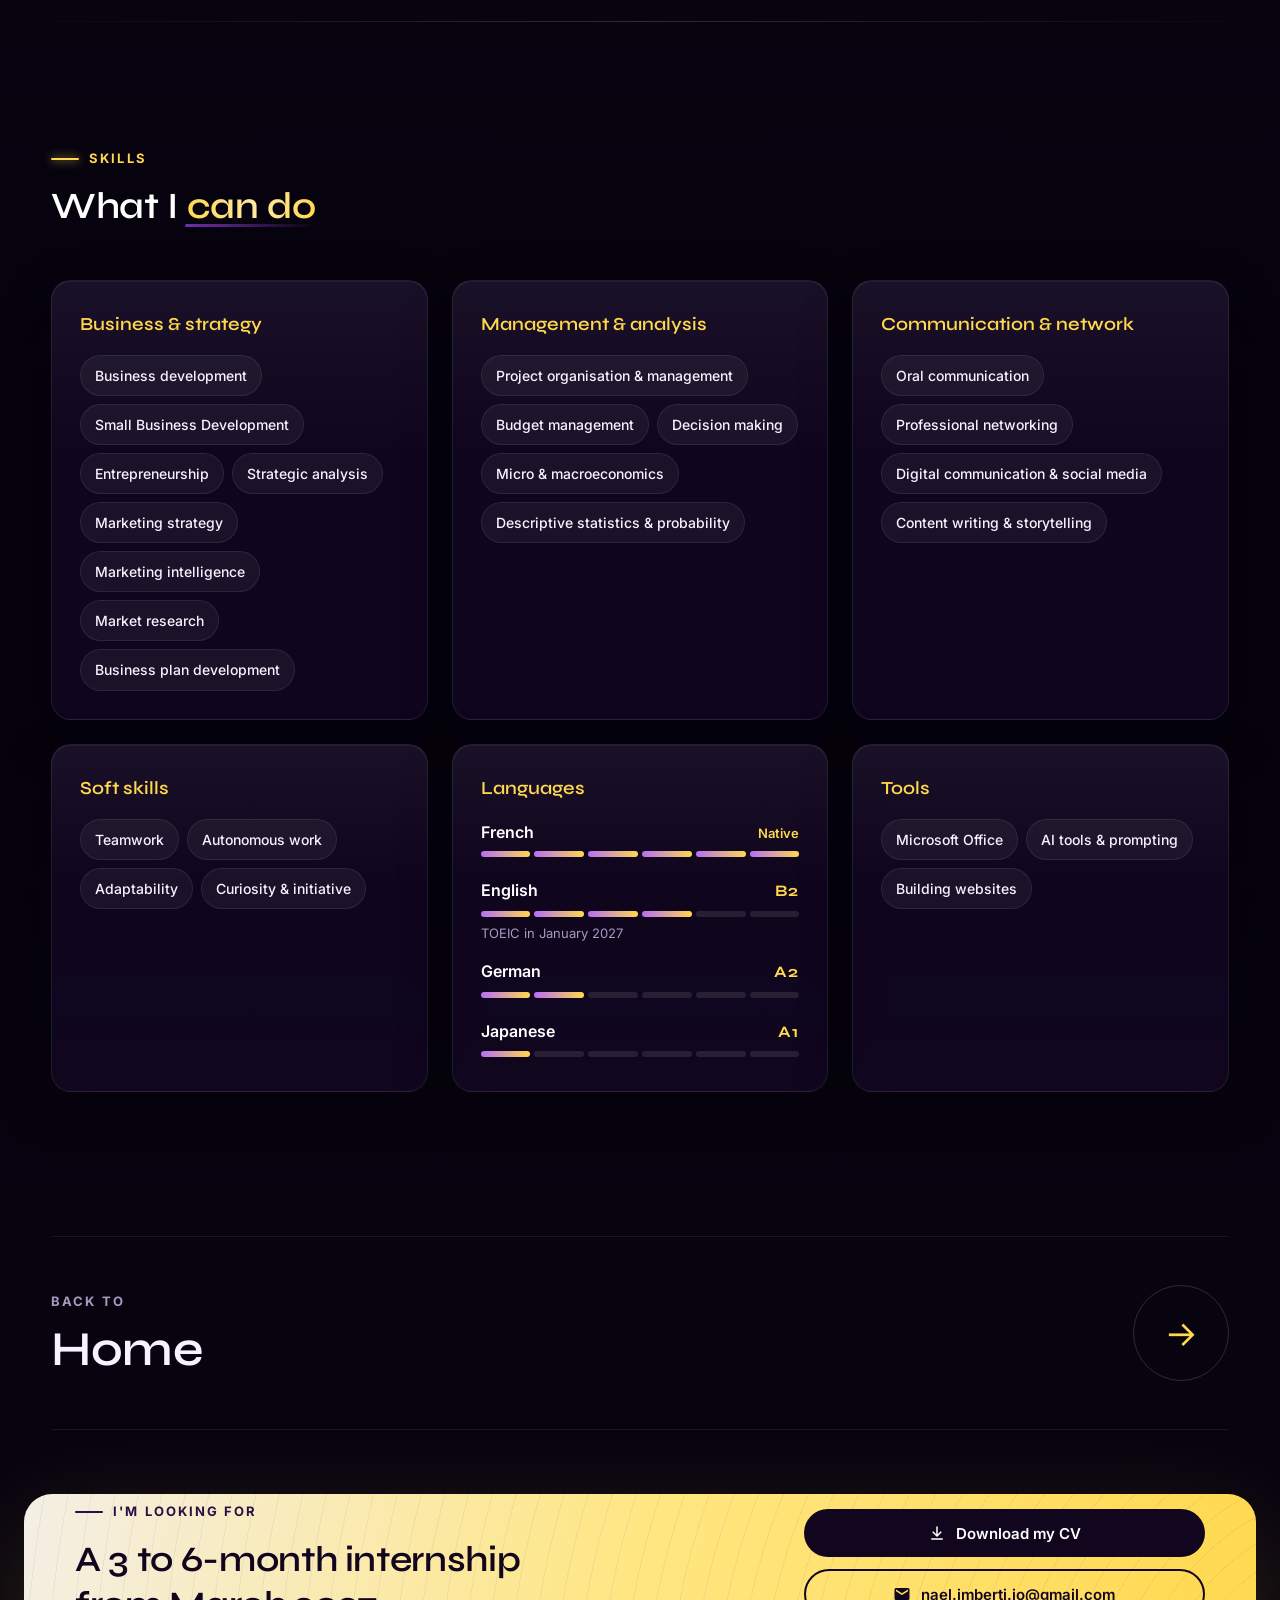
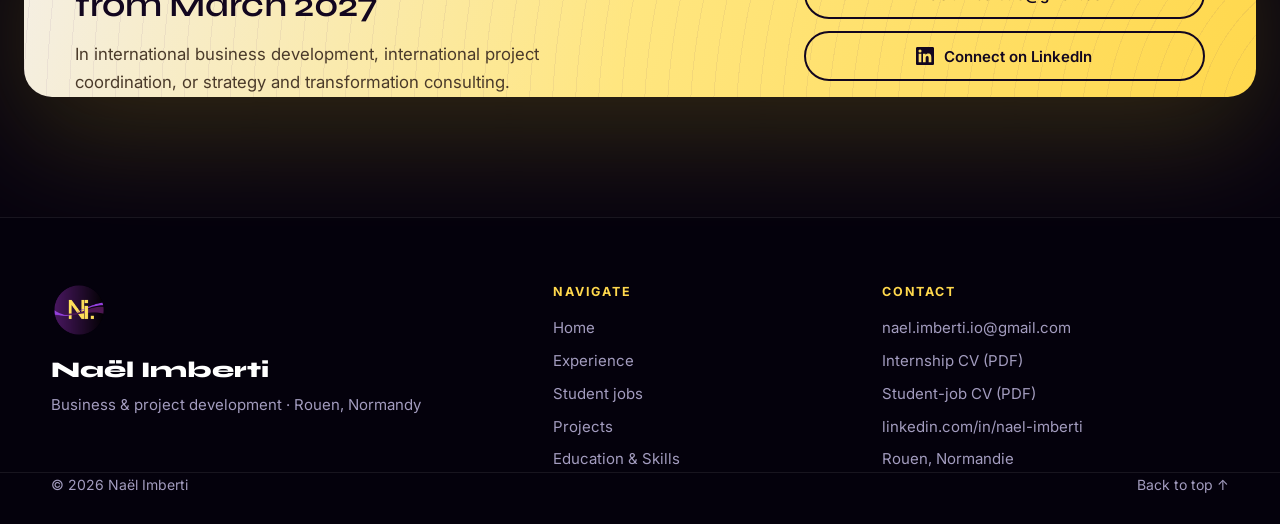
==== commit 99e9bb07: "Readable, page-specific timelines; student assistant job is September only - Experience, projects an" ====
--- a/education.html
+++ b/education.html
@@ -117,35 +117,19 @@
 
 <section class="section section--flush">
   <div class="container">
-    <div class="chrono reveal" role="group" aria-label="Timeline">
-      <div class="chrono__top">
-        <p class="chrono__hint" data-i18n="chrono.hintEdu">Click a period to jump to the course.</p>
-        <ul class="chrono__legend">
-          <li class="is-edu" data-i18n="chrono.studies">Studies</li>
-          <li class="is-markleg" data-i18n="chrono.mark">Milestone</li>
-        </ul>
-      </div>
-      <div class="chrono__scroll">
-        <div class="chrono__grid" data-from="2021-09" data-to="2027-08">
-          <div class="chrono__years" aria-hidden="true"></div>
-          <div class="chrono__lane">
-            <span class="chrono__label" data-i18n="chrono.studies">Studies</span>
-            <div class="chrono__track" style="--rows: 1">
-            <button type="button" class="chrono__bar is-edu" data-target="edu-bac" data-start="2021-09" data-end="2024-07" data-row="1"><span data-i18n="bar.bac">Baccalauréat · Lycée Simone Veil</span></button>
-            <button type="button" class="chrono__bar is-edu" data-target="edu-dl" data-start="2024-09" data-end="2025-06" data-row="1"><span data-i18n="bar.l1">L1 Maths &amp; Economics</span></button>
-            <button type="button" class="chrono__bar is-edu" data-target="edu-dl" data-start="2025-09" data-end="2026-06" data-row="1"><span data-i18n="bar.l2">L2 Economics</span></button>
-            <button type="button" class="chrono__bar is-edu" data-target="edu-l3" data-start="2026-09" data-end="2027-07" data-row="1"><span data-i18n="bar.l3">L3 Management · IAE Rouen</span></button>
-            </div>
-          </div>
-          <div class="chrono__lane">
-            <span class="chrono__label" data-i18n="chrono.milestones">Milestones</span>
-            <div class="chrono__track" style="--rows: 1">
-            <span class="chrono__mark" data-date="2024-07" data-row="1"><i aria-hidden="true"></i><span data-i18n="mark.bac">Bac, grade Bien</span></span>
-            <span class="chrono__mark" data-date="2027-01" data-row="1"><i aria-hidden="true"></i><span data-i18n="mark.toeic">TOEIC</span></span>
-            </div>
-          </div>
-          <div class="chrono__today" aria-hidden="true"><span data-i18n="chrono.today">Today</span></div>
-        </div>
+    <div class="tl-wrap reveal">
+      <div class="tl-head">
+        <p class="tl-hint" data-i18n="tl.hintEdu">Click a step to see the course below.</p>
+        <ul class="tl-legend"><li class="is-past" data-i18n="tl.past">Done</li><li class="is-now" data-i18n="tl.now">Ongoing</li><li class="is-next" data-i18n="tl.next">Coming up</li></ul>
+      </div>
+      <div class="tl-group">
+        <ol class="tl" style="--n: 5">
+          <li class="tl__stop is-past"><button type="button" class="tl__btn" data-target="edu-bac"><span class="tl__date">2021 – 2024</span><span class="tl__dot" aria-hidden="true"></span><span class="tl__title" data-i18n="tl.d1t">Baccalauréat, grade Bien</span><span class="tl__sub">Lycée Simone Veil · Liffré</span></button></li>
+          <li class="tl__stop is-past"><button type="button" class="tl__btn" data-target="edu-dl"><span class="tl__date">2024 – 2025</span><span class="tl__dot" aria-hidden="true"></span><span class="tl__title" data-i18n="tl.d2t">L1 Maths &amp; Economics</span><span class="tl__sub" data-i18n="tl.d2s">Double degree, University of Rouen</span></button></li>
+          <li class="tl__stop is-past"><button type="button" class="tl__btn" data-target="edu-dl"><span class="tl__date">2025 – 2026</span><span class="tl__dot" aria-hidden="true"></span><span class="tl__title" data-i18n="tl.d3t">L2 Economics</span><span class="tl__sub" data-i18n="tl.d3s">University of Rouen</span></button></li>
+          <li class="tl__stop is-now"><button type="button" class="tl__btn" data-target="edu-l3"><span class="tl__date">2026 – 2027</span><span class="tl__dot" aria-hidden="true"></span><span class="tl__title" data-i18n="tl.d4t">L3 Management</span><span class="tl__sub">IAE Rouen Normandie</span><span class="tl__badge" data-i18n="tl.now">Ongoing</span></button></li>
+          <li class="tl__stop is-next"><div class="tl__btn"><span class="tl__date" data-i18n="tl.d5d">Jan 2027</span><span class="tl__dot" aria-hidden="true"></span><span class="tl__title">TOEIC</span><span class="tl__sub" data-i18n="tl.d5s">English, currently B2</span><span class="tl__badge" data-i18n="tl.next">Coming up</span></div></li>
+        </ol>
       </div>
     </div>
 
--- a/assets/css/style.css
+++ b/assets/css/style.css
@@ -1084,3 +1084,96 @@
 @media (min-width: 1280px) { .explore { grid-template-columns: repeat(4, minmax(0, 1fr)); } }
 @media (min-width: 901px) and (max-width: 1279px) { .explore { grid-template-columns: repeat(2, minmax(0, 1fr)); } }
 @media (max-width: 980px) { .nav { background: #0d0619; } }
+
+/* ==========================================================================
+   Paths (timelines) and month calendar
+   ========================================================================== */
+.tl-wrap { margin-bottom: 64px; padding: 28px 28px 20px; border-radius: 24px; border: 1px solid var(--line); background: linear-gradient(180deg, var(--glass-hi), transparent 40%), var(--glass); box-shadow: var(--shadow); }
+.tl-head { display: flex; flex-wrap: wrap; justify-content: space-between; align-items: center; gap: 10px 24px; margin-bottom: 26px; }
+.tl-hint { color: var(--muted); font-size: 15px; }
+.tl-legend { display: flex; flex-wrap: wrap; gap: 18px; font-size: 13px; color: var(--muted); }
+.tl-legend li { display: inline-flex; align-items: center; gap: 8px; }
+.tl-legend li::before { content: ''; width: 12px; height: 12px; border-radius: 50%; }
+.tl-legend .is-past::before { background: var(--gold); }
+.tl-legend .is-now::before { background: #4ade80; box-shadow: 0 0 0 3px rgba(74, 222, 128, .25); }
+.tl-legend .is-next::before { border: 2px dashed var(--gold); }
+.tl-group + .tl-group { margin-top: 28px; padding-top: 24px; border-top: 1px solid var(--line); }
+.tl__heading { font-family: var(--display); font-weight: 600; font-size: 1.15rem; margin-bottom: 18px; }
+.tl__heading a { color: var(--ink); text-decoration: none; }
+.tl__heading a:hover { color: var(--gold); }
+
+.tl { list-style: none; display: grid; grid-template-columns: repeat(var(--n), minmax(0, 1fr)); --y: 50px; }
+.tl__stop { position: relative; }
+/* the line: left half and right half of each stop */
+.tl__stop::before, .tl__stop::after { content: ''; position: absolute; top: calc(var(--y) - 1px); height: 2px; width: 50%; background: linear-gradient(90deg, var(--violet), var(--gold)); }
+.tl__stop::before { left: 0; }
+.tl__stop::after { right: 0; }
+.tl__stop:first-child::before, .tl__stop:last-child::after { display: none; }
+.tl__stop.is-next::before, .tl__stop:has(+ .is-next)::after, .tl__stop.is-next::after { background: repeating-linear-gradient(90deg, rgba(255, 216, 77, .7) 0 6px, transparent 6px 12px); }
+
+.tl__btn {
+  position: relative; z-index: 1; width: 100%; height: 100%; display: flex; flex-direction: column; align-items: center; text-align: center;
+  padding: 0 8px 14px; border: 0; border-radius: 16px; background: none; color: inherit; font: inherit; text-decoration: none;
+  transition: background-color .3s;
+}
+button.tl__btn, a.tl__btn { cursor: pointer; }
+button.tl__btn:hover, a.tl__btn:hover, .tl__btn.is-active { background: rgba(255, 255, 255, .04); }
+.tl__date { height: 32px; display: flex; align-items: flex-end; font-family: var(--display); font-weight: 600; font-size: 13.5px; color: var(--gold); letter-spacing: .02em; white-space: nowrap; }
+.tl__dot { width: 18px; height: 18px; margin: 9px 0 14px; border-radius: 50%; background: var(--gold); border: 3px solid var(--purple-900); box-shadow: 0 0 0 2px var(--gold), 0 0 14px rgba(255, 216, 77, .5); transition: transform .3s var(--ease-out); }
+.is-now .tl__dot { background: #4ade80; box-shadow: 0 0 0 2px #4ade80, 0 0 16px rgba(74, 222, 128, .6); animation: pulse 2s infinite; }
+.is-next .tl__dot { background: var(--purple-900); box-shadow: none; border: 2px dashed var(--gold); }
+.tl__title { font-family: var(--display); font-weight: 600; font-size: 1rem; line-height: 1.25; color: var(--ink); transition: color .3s; }
+.tl__sub { margin-top: 4px; font-size: 13.5px; line-height: 1.4; color: var(--muted); }
+.tl__badge { margin-top: 8px; padding: 3px 10px; border-radius: 999px; font-size: 11.5px; font-weight: 700; letter-spacing: .05em; text-transform: uppercase; background: rgba(74, 222, 128, .12); color: #6ee7a0; border: 1px solid rgba(74, 222, 128, .3); }
+.is-next .tl__badge { background: rgba(255, 216, 77, .1); color: var(--gold); border-color: rgba(255, 216, 77, .35); }
+button.tl__btn:hover .tl__title, a.tl__btn:hover .tl__title, .tl__btn.is-active .tl__title { color: var(--gold); }
+button.tl__btn:hover .tl__dot, a.tl__btn:hover .tl__dot, .tl__btn.is-active .tl__dot { transform: scale(1.25); }
+
+/* vertical path on narrow screens */
+@media (max-width: 900px) {
+  .tl-wrap { padding: 22px 16px 10px; }
+  .tl { grid-template-columns: 1fr; }
+  .tl__stop::after { display: none; }
+  .tl__stop::before { display: block; left: 17px; width: 2px; height: auto; top: 0; bottom: 0; background: linear-gradient(var(--violet), var(--gold)); }
+  .tl__stop:first-child::before { top: 22px; }
+  .tl__stop:last-child::before { bottom: auto; height: 22px; }
+  .tl__stop.is-next::before { background: repeating-linear-gradient(180deg, rgba(255, 216, 77, .7) 0 6px, transparent 6px 12px); }
+  .tl__btn { align-items: flex-start; text-align: left; padding: 10px 10px 18px 44px; }
+  .tl__dot { position: absolute; left: 9px; top: 13px; margin: 0; }
+  .tl__date { height: auto; }
+  .tl__title { margin-top: 2px; }
+}
+
+/* month calendar */
+.cal-scroll { overflow-x: auto; overscroll-behavior-x: contain; scrollbar-width: thin; scrollbar-color: var(--purple-600) transparent; padding-bottom: 6px; }
+.cal { --name: 230px; min-width: calc(var(--name) + var(--m, 12) * 40px); display: flex; flex-direction: column; gap: 8px; }
+.cal__row { display: grid; grid-template-columns: var(--name) minmax(0, 1fr); align-items: center; gap: 12px; }
+.cal__months { display: grid; grid-template-columns: repeat(var(--m, 12), minmax(0, 1fr)); gap: 5px; }
+.cal__name { display: flex; flex-direction: column; align-items: flex-start; gap: 2px; padding: 8px 10px; border: 0; border-radius: 12px; background: none; color: inherit; font: inherit; text-align: left; cursor: pointer; transition: background-color .3s; }
+.cal__name:hover, .cal__name.is-active { background: rgba(255, 255, 255, .05); }
+.cal__name strong { font-family: var(--display); font-weight: 600; font-size: 15px; color: var(--ink); }
+.cal__name span { font-size: 12.5px; color: var(--muted); }
+.cal__name:hover strong, .cal__name.is-active strong { color: var(--gold); }
+.cal__m { display: flex; flex-direction: column; align-items: center; font-size: 12px; color: var(--muted); text-transform: capitalize; line-height: 1.3; }
+.cal__m b { font-family: var(--display); font-weight: 700; font-size: 11px; color: var(--gold); }
+.cal__m.is-today { color: #6ee7a0; font-weight: 700; }
+.cal__cell { height: 34px; border-radius: 8px; background: rgba(255, 255, 255, .04); border: 1px solid transparent; }
+.cal__cell.is-work { background: linear-gradient(135deg, #2fb98c, #6be3b7); box-shadow: 0 4px 14px rgba(47, 185, 140, .3); }
+.cal__cell.is-train { background: repeating-linear-gradient(45deg, rgba(255, 216, 77, .35) 0 5px, transparent 5px 10px); border-color: rgba(255, 216, 77, .6); }
+.cal__cell.is-today { border-color: #4ade80; }
+.cal-legend .is-work::before { border-radius: 3px; background: linear-gradient(135deg, #2fb98c, #6be3b7); }
+.cal-legend .is-train::before { border-radius: 3px; background: repeating-linear-gradient(45deg, rgba(255, 216, 77, .5) 0 3px, transparent 3px 6px); border: 1px solid var(--gold); }
+.cal-legend .is-today::before { border-radius: 3px; border: 2px solid #4ade80; }
+@media (max-width: 700px) { .cal { --name: 150px; } .cal__name strong { font-size: 14px; } }
+
+/* jobs/education cards highlighted when reached from a path */
+.is-flash.card, .is-flash > .card { animation: flash 1.8s var(--ease-out); }
+.tl-wrap ~ .timeline::before, .tl-wrap ~ .timeline .timeline__item::before { display: none; }
+@media (min-width: 1100px) { .tl-wrap ~ .timeline { padding-top: 34px; } .tl-wrap ~ .timeline .timeline__date { left: 0; } }
+@media (max-width: 1099px) { .tl-wrap ~ .timeline .timeline__item { padding-left: 0; } }
+@media (max-width: 900px) { .tl__stop:first-child::before { display: block; } }
+/* the job names stay visible while the months scroll */
+.cal__row > .cal__name { position: sticky; left: 0; z-index: 2; background: #1b0c31; box-shadow: 8px 0 12px -8px rgba(0, 0, 0, .6); }
+.cal__row > .cal__name:hover, .cal__row > .cal__name.is-active { background: #24123d; }
+.cal__row--head > .cal__name { background: transparent; box-shadow: none; }
+@media (max-width: 900px) { .cal__row--head > .cal__name { background: #1b0c31; } }
